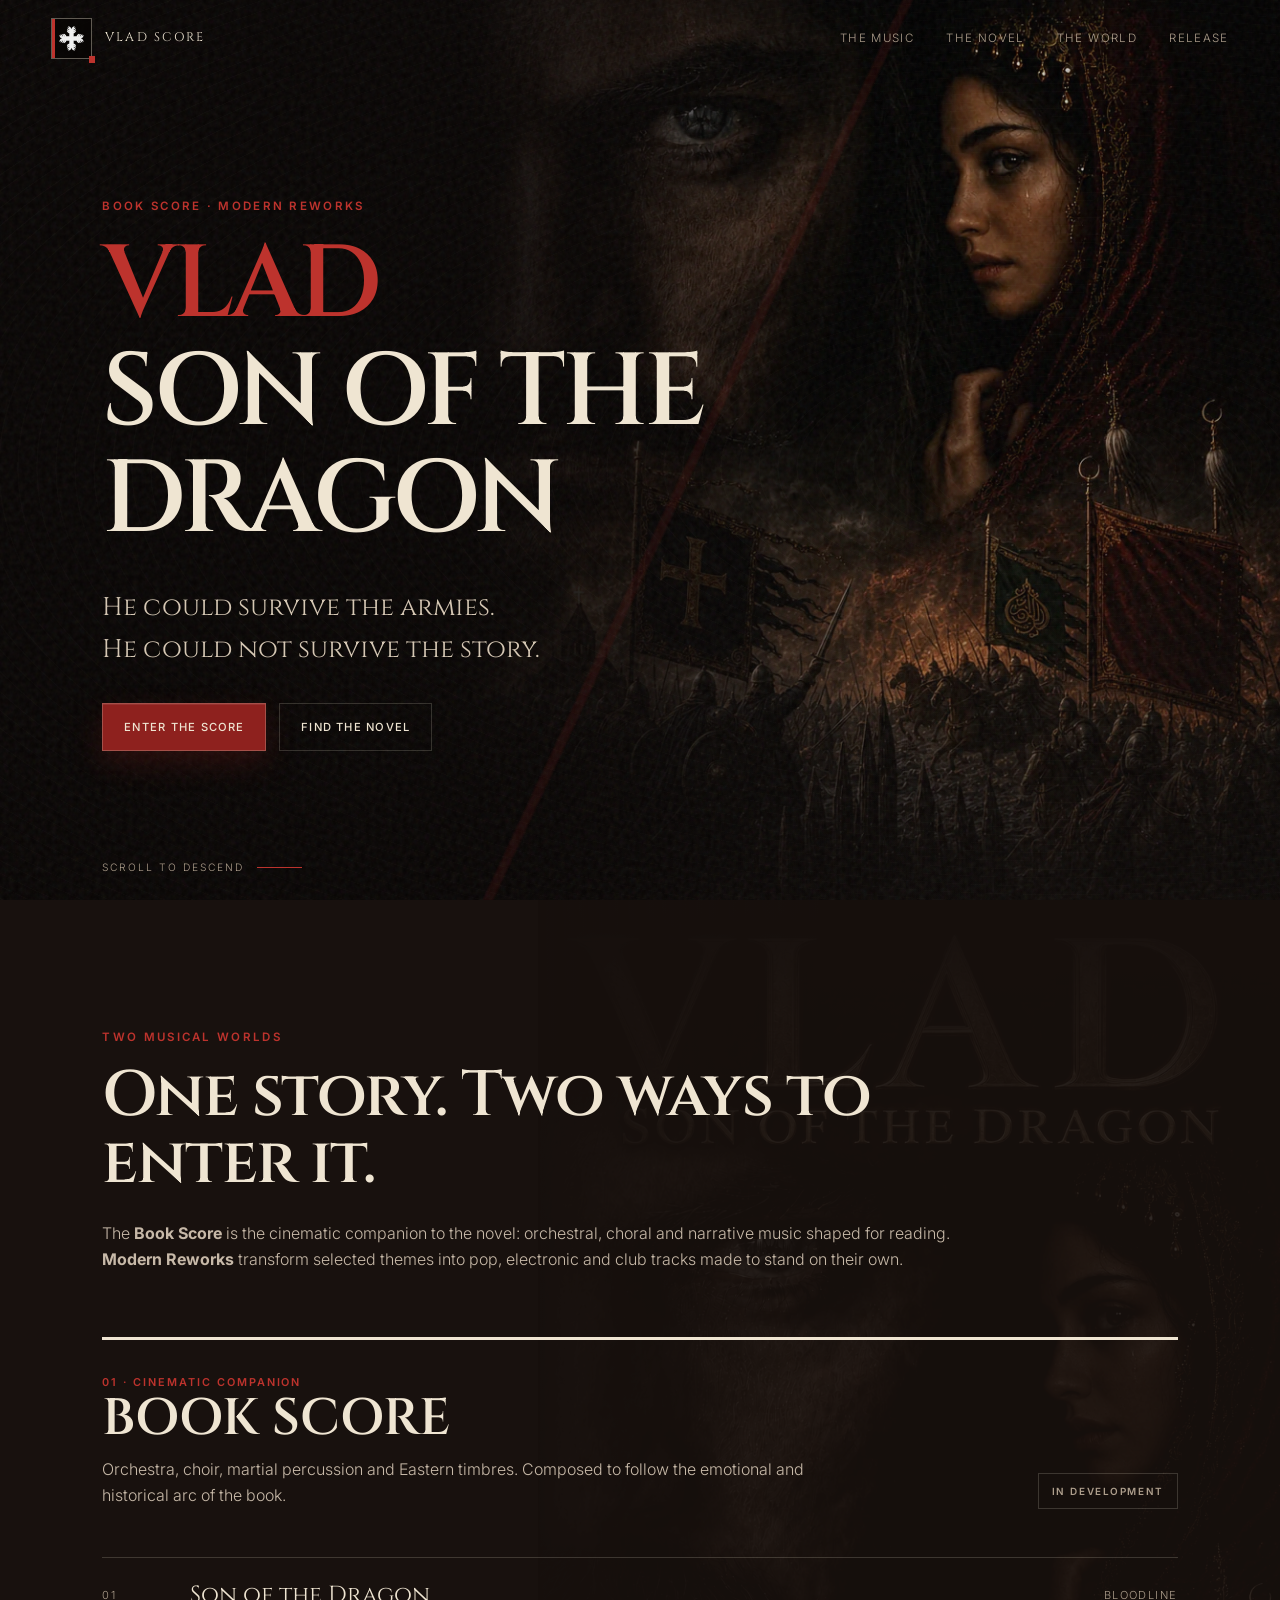
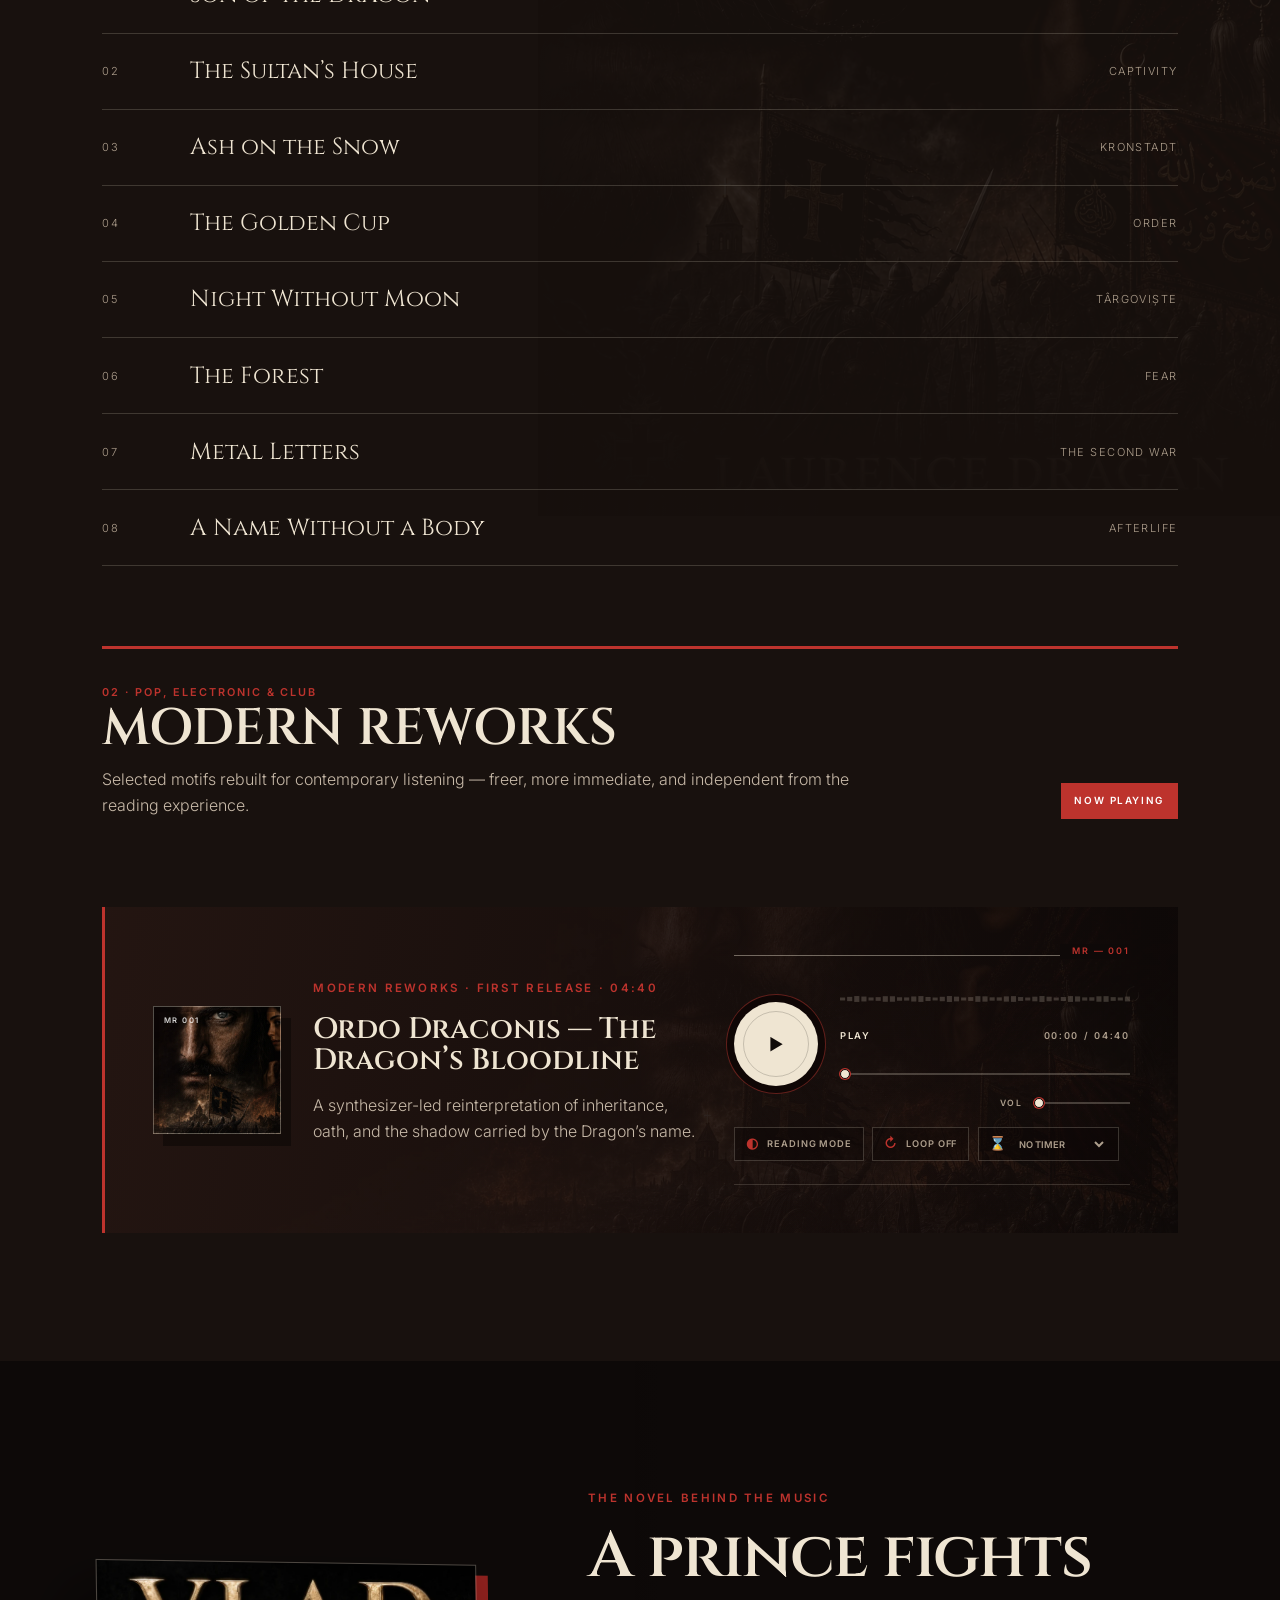
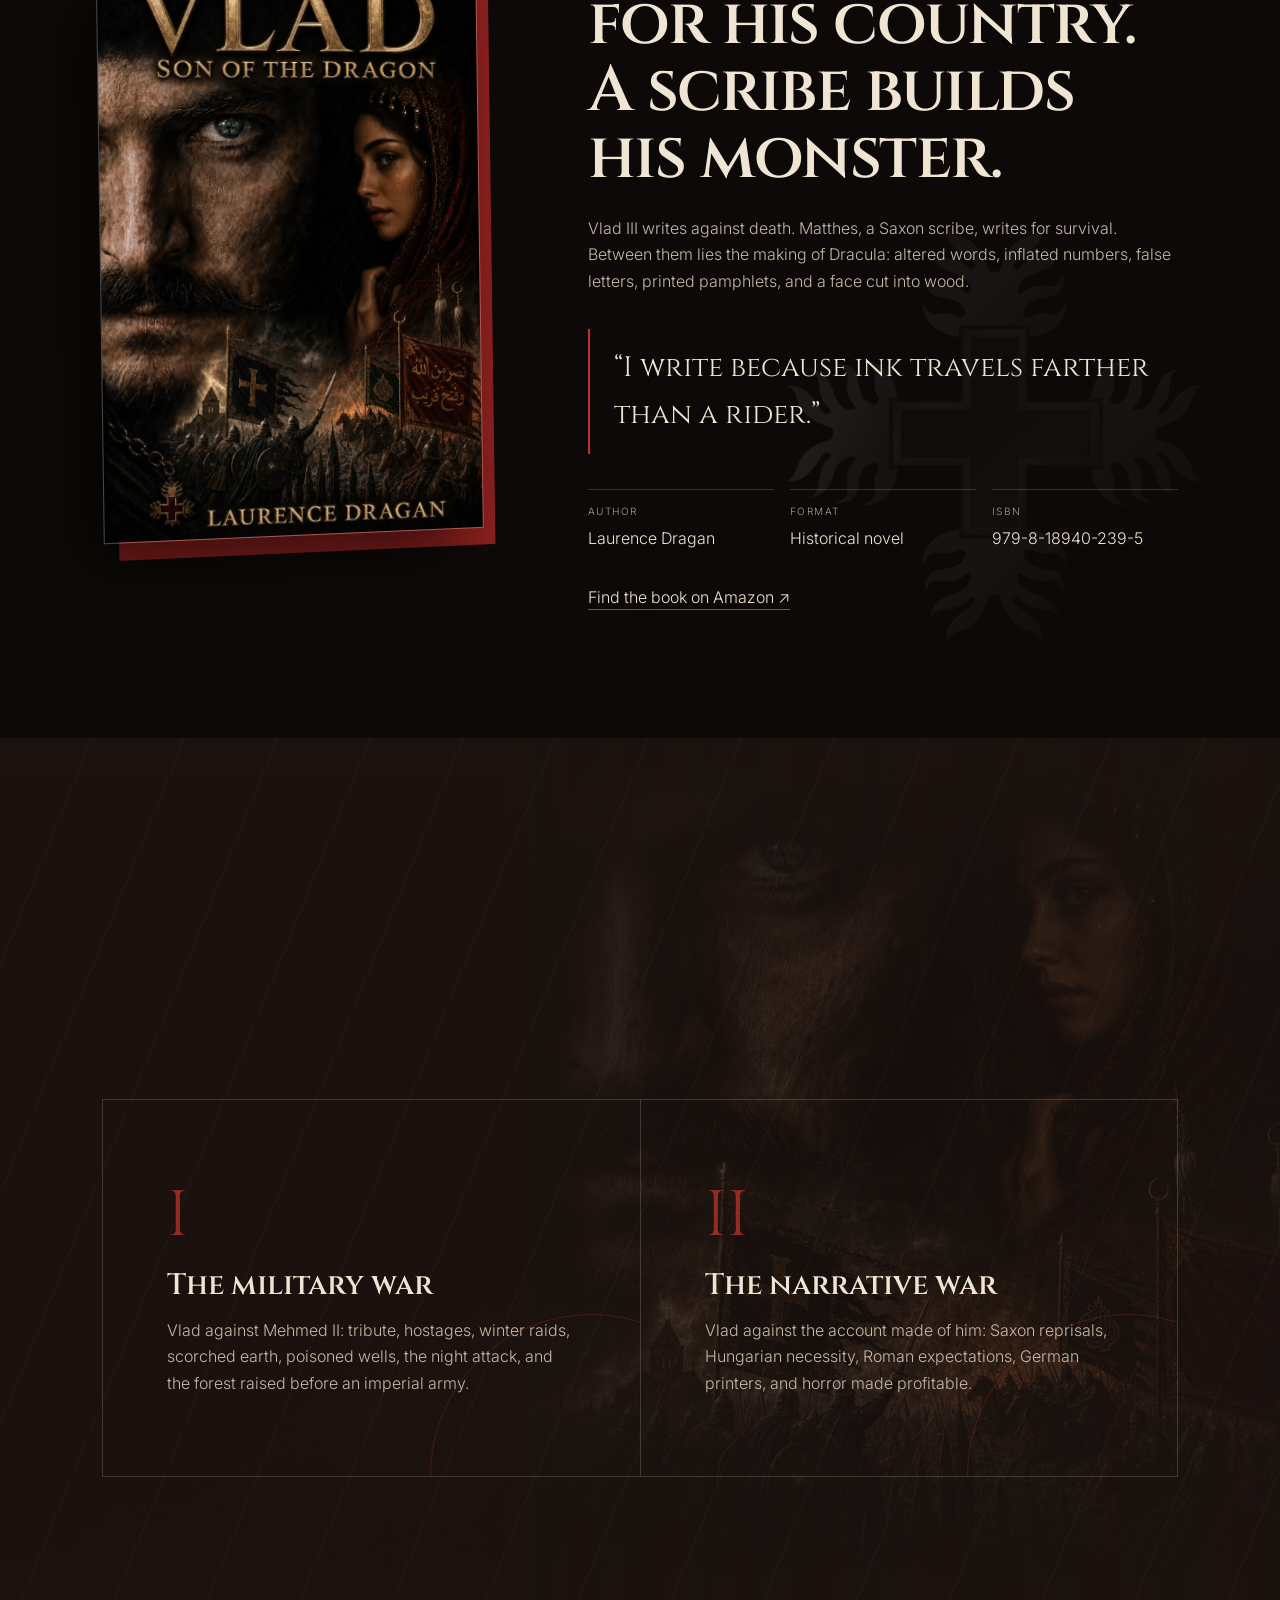
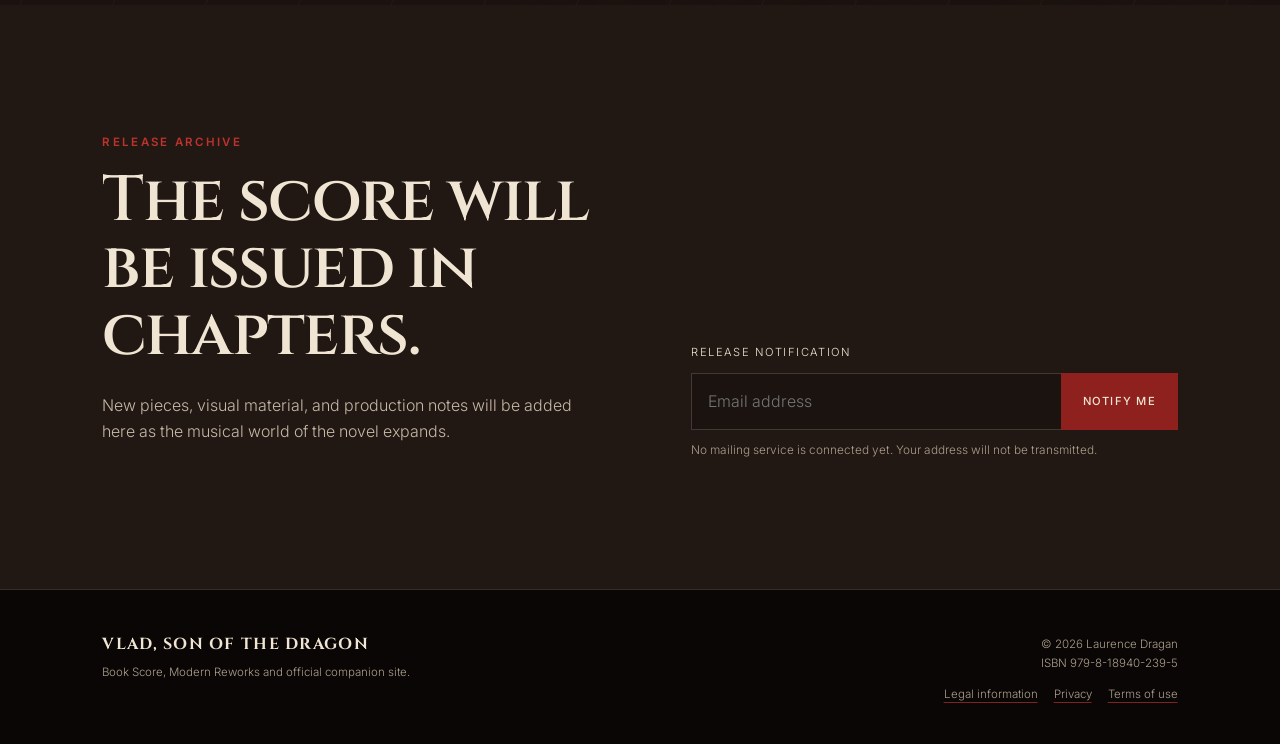
==== index.html @ 229a5eaf "Align US legal labels and refresh reading mode styles" ====
<!doctype html>
<html lang="en">
<head>
  <meta charset="utf-8">
  <meta name="viewport" content="width=device-width, initial-scale=1">
  <meta name="description" content="The official musical companion to Vlad, Son of the Dragon — the cinematic Book Score and its Modern Reworks.">
  <meta name="theme-color" content="#100b09">
  <meta property="og:title" content="Vlad, Son of the Dragon — Book Score & Modern Reworks">
  <meta property="og:description" content="Music for the war of swords, ink, and memory.">
  <meta property="og:type" content="website">
  <title>Vlad, Son of the Dragon — Book Score & Modern Reworks</title>
  <link rel="stylesheet" href="styles.css?v=13">
  <script src="script.js" defer></script>
</head>
<body>
  <a class="skip-link" href="#main">Skip to content</a>

  <header class="site-header">
    <a class="wordmark" href="#top" aria-label="Vlad score home">
      <span class="dragon-mark" aria-hidden="true"><img src="assets/order-of-the-dragon-emblem.svg" alt=""></span>
      <span>VLAD SCORE</span>
    </a>
    <button class="menu-toggle" type="button" aria-expanded="false" aria-controls="site-nav">Menu</button>
    <nav id="site-nav" class="site-nav" aria-label="Primary navigation">
      <a href="#score">The Music</a>
      <a href="#novel">The Novel</a>
      <a href="#world">The World</a>
      <a href="#release">Release</a>
    </nav>
  </header>

  <main id="main">
    <section id="top" class="hero" aria-labelledby="hero-title">
      <div class="hero-grain" aria-hidden="true"></div>
      <div class="hero-copy">
        <p class="eyebrow">Book Score · Modern Reworks</p>
        <h1 id="hero-title"><span>Vlad</span> Son of the Dragon</h1>
        <p class="hero-line">He could survive the armies.<br>He could not survive the story.</p>
        <div class="hero-actions">
          <a class="button button-primary" href="#score">Enter the score</a>
          <a class="button button-ghost" href="https://www.amazon.com/s?k=9798189402395" rel="noopener noreferrer">Find the novel</a>
        </div>
      </div>
      <p class="scroll-cue">Scroll to descend</p>
    </section>

    <section id="score" class="section score-section" aria-labelledby="score-title">
      <div class="section-heading">
        <p class="eyebrow">Two musical worlds</p>
        <h2 id="score-title">One story. Two ways to enter it.</h2>
        <p>The <strong>Book Score</strong> is the cinematic companion to the novel: orchestral, choral and narrative music shaped for reading. <strong>Modern Reworks</strong> transform selected themes into pop, electronic and club tracks made to stand on their own.</p>
      </div>

      <div class="collection-heading">
        <div>
          <p class="collection-kicker">01 · Cinematic companion</p>
          <h3>Book Score</h3>
          <p>Orchestra, choir, martial percussion and Eastern timbres. Composed to follow the emotional and historical arc of the book.</p>
        </div>
        <span class="collection-status">In development</span>
      </div>

      <ol class="tracklist" aria-label="Planned Book Score track list">
        <li><span class="track-number">01</span><span class="track-name">Son of the Dragon</span><span class="track-note">Bloodline</span></li>
        <li><span class="track-number">02</span><span class="track-name">The Sultan’s House</span><span class="track-note">Captivity</span></li>
        <li><span class="track-number">03</span><span class="track-name">Ash on the Snow</span><span class="track-note">Kronstadt</span></li>
        <li><span class="track-number">04</span><span class="track-name">The Golden Cup</span><span class="track-note">Order</span></li>
        <li><span class="track-number">05</span><span class="track-name">Night Without Moon</span><span class="track-note">Târgoviște</span></li>
        <li><span class="track-number">06</span><span class="track-name">The Forest</span><span class="track-note">Fear</span></li>
        <li><span class="track-number">07</span><span class="track-name">Metal Letters</span><span class="track-note">The second war</span></li>
        <li><span class="track-number">08</span><span class="track-name">A Name Without a Body</span><span class="track-note">Afterlife</span></li>
      </ol>

      <div class="collection-heading modern-heading">
        <div>
          <p class="collection-kicker">02 · Pop, electronic & club</p>
          <h3>Modern Reworks</h3>
          <p>Selected motifs rebuilt for contemporary listening — freer, more immediate, and independent from the reading experience.</p>
        </div>
        <span class="collection-status collection-status-live">Now playing</span>
      </div>

      <div class="release-panel player-panel" data-segmented-player data-duration="279.816" data-sources='["assets/audio/ordo-draconis-00.part","assets/audio/ordo-draconis-01.part","assets/audio/ordo-draconis-02.part","assets/audio/ordo-draconis-03.part","assets/audio/ordo-draconis-04.part","assets/audio/ordo-draconis-05.part"]'>
        <div class="release-copy">
          <div class="track-identity">
            <div class="track-artwork" aria-hidden="true">
              <span class="artwork-woman"></span>
              <svg class="vocal-ornament" viewBox="0 0 120 120" focusable="false">
                <circle class="dragon-thread" cx="60" cy="60" r="42"></circle>
                <path class="voice-veil" d="M21 73 C39 35, 66 31, 98 54 C75 52, 58 66, 47 98"></path>
                <path class="voice-veil voice-veil-second" d="M26 82 C49 47, 72 47, 101 65"></path>
              </svg>
            </div>
            <div>
              <p class="eyebrow">Modern Reworks · First release · 04:40</p>
              <h3>Ordo Draconis — The Dragon’s Bloodline</h3>
              <p>A synthesizer-led reinterpretation of inheritance, oath, and the shadow carried by the Dragon’s name.</p>
            </div>
          </div>
        </div>
        <div class="audio-player" aria-label="Music player">
          <audio preload="none"></audio>
          <button class="player-toggle" type="button" aria-label="Play Ordo Draconis">
            <span class="play-icon" aria-hidden="true">▶</span>
            <span class="pause-icon" aria-hidden="true">Ⅱ</span>
          </button>
          <div class="player-main">
            <canvas class="audio-visualizer" aria-hidden="true"></canvas>
            <div class="player-status">
              <span class="player-state">PLAY</span>
              <span class="player-time"><span data-current-time>00:00</span> / <span>04:40</span></span>
            </div>
            <label class="sr-only" for="score-progress">Track progress</label>
            <input id="score-progress" class="player-progress" type="range" min="0" max="279.816" value="0" step="0.01">
          </div>
          <div class="player-volume">
            <label for="score-volume">VOL</label>
            <input id="score-volume" type="range" min="0" max="1" value="0.82" step="0.01">
          </div>
          <div class="listening-tools" aria-label="Listening comfort controls">
            <button class="listening-tool" type="button" data-reading-mode aria-pressed="false">
              <span class="tool-icon" aria-hidden="true">◐</span>
              <span data-reading-label>Reading mode</span>
            </button>
            <button class="listening-tool" type="button" data-loop aria-pressed="false">
              <span class="tool-icon" aria-hidden="true">↻</span>
              <span data-loop-label>Loop off</span>
            </button>
            <label class="listening-tool listening-timer">
              <span class="tool-icon" aria-hidden="true">⌛</span>
              <span class="sr-only">Stop playback after</span>
              <select data-sleep-timer aria-label="Stop playback after">
                <option value="0">No timer</option>
                <option value="15">Stop in 15 min</option>
                <option value="30">Stop in 30 min</option>
                <option value="45">Stop in 45 min</option>
                <option value="60">Stop in 60 min</option>
              </select>
            </label>
          </div>
        </div>
      </div>
    </section>

    <section id="novel" class="section novel-section" aria-labelledby="novel-title">
      <div class="book-object">
        <a class="book-cover-link" href="https://www.amazon.com/s?k=9798189402395" rel="noopener noreferrer" aria-label="Find Vlad, Son of the Dragon on Amazon">
          <img class="book-cover-image" src="assets/vlad-book-cover.webp" width="1024" height="1536" loading="lazy" alt="Cover of Vlad, Son of the Dragon by Laurence Dragan">
        </a>
      </div>
      <div class="novel-copy">
        <p class="eyebrow">The novel behind the music</p>
        <h2 id="novel-title">A prince fights for his country. A scribe builds his monster.</h2>
        <p>Vlad III writes against death. Matthes, a Saxon scribe, writes for survival. Between them lies the making of Dracula: altered words, inflated numbers, false letters, printed pamphlets, and a face cut into wood.</p>
        <blockquote>“I write because ink travels farther than a rider.”</blockquote>
        <dl class="book-data">
          <div><dt>Author</dt><dd>Laurence Dragan</dd></div>
          <div><dt>Format</dt><dd>Historical novel</dd></div>
          <div><dt>ISBN</dt><dd>979-8-18940-239-5</dd></div>
        </dl>
        <a class="text-link" href="https://www.amazon.com/s?k=9798189402395" rel="noopener noreferrer">Find the book on Amazon <span aria-hidden="true">↗</span></a>
      </div>
    </section>

    <section id="world" class="section world-section" aria-labelledby="world-title">
      <div class="section-heading narrow">
        <p class="eyebrow">Wallachia · Ottoman court · Buda · Kronstadt</p>
        <h2 id="world-title">No innocent empire. No simple monster.</h2>
      </div>
      <div class="war-grid">
        <article>
          <span class="roman">I</span>
          <h3>The military war</h3>
          <p>Vlad against Mehmed II: tribute, hostages, winter raids, scorched earth, poisoned wells, the night attack, and the forest raised before an imperial army.</p>
        </article>
        <article>
          <span class="roman">II</span>
          <h3>The narrative war</h3>
          <p>Vlad against the account made of him: Saxon reprisals, Hungarian necessity, Roman expectations, German printers, and horror made profitable.</p>
        </article>
      </div>
    </section>

    <section id="release" class="section release-section" aria-labelledby="release-title">
      <div>
        <p class="eyebrow">Release archive</p>
        <h2 id="release-title">The score will be issued in chapters.</h2>
        <p>New pieces, visual material, and production notes will be added here as the musical world of the novel expands.</p>
      </div>
      <form class="notify-form" id="notify-form">
        <label for="email">Release notification</label>
        <div class="form-row">
          <input id="email" name="email" type="email" autocomplete="email" placeholder="Email address" required>
          <button class="button button-primary" type="submit">Notify me</button>
        </div>
        <p class="form-note" id="form-note">No mailing service is connected yet. Your address will not be transmitted.</p>
      </form>
    </section>
  </main>

  <footer class="site-footer">
    <div>
      <strong>VLAD, SON OF THE DRAGON</strong>
      <p>Book Score, Modern Reworks and official companion site.</p>
    </div>
    <div class="footer-meta">
      <span>© 2026 Laurence Dragan</span>
      <span>ISBN 979-8-18940-239-5</span>
      <nav class="legal-links" aria-label="Legal information">
        <a href="legal.html">Legal information</a>
        <a href="privacy.html">Privacy</a>
        <a href="terms.html">Terms of use</a>
      </nav>
    </div>
  </footer>

  <div class="toast" role="status" aria-live="polite" aria-atomic="true"></div>
</body>
</html>
---- styles.css ----
@import url('https://fonts.googleapis.com/css2?family=Cinzel:wght@500;600;700&family=Inter:wght@300;400;500;600&display=swap');

:root {
  --ink: #efe5d2;
  --muted: #ad9e8c;
  --blood: #8e211e;
  --blood-bright: #bd332d;
  --night: #100b09;
  --panel: #18110e;
  --panel-light: #211713;
  --line: rgba(239, 229, 210, .18);
  --display: 'Cinzel', Georgia, serif;
  --sans: 'Inter', Arial, sans-serif;
}

* { box-sizing: border-box; }
html { scroll-behavior: smooth; }
body {
  margin: 0;
  background: var(--night);
  color: var(--ink);
  font-family: var(--sans);
  font-weight: 300;
  line-height: 1.65;
  overflow-x: hidden;
}
a { color: inherit; }
button, input { font: inherit; }
.sr-only {
  position: absolute;
  width: 1px;
  height: 1px;
  padding: 0;
  margin: -1px;
  overflow: hidden;
  clip: rect(0, 0, 0, 0);
  white-space: nowrap;
  border: 0;
}

.skip-link {
  position: fixed;
  top: -100px;
  left: 1rem;
  z-index: 100;
  background: var(--ink);
  color: var(--night);
  padding: .7rem 1rem;
}
.skip-link:focus { top: 1rem; }

.site-header {
  position: fixed;
  inset: 0 0 auto;
  z-index: 30;
  display: flex;
  align-items: center;
  justify-content: space-between;
  padding: 1.15rem clamp(1.25rem, 4vw, 4rem);
  border-bottom: 1px solid transparent;
  transition: background .25s ease, border-color .25s ease;
}
.site-header.scrolled {
  background: rgba(16, 11, 9, .92);
  border-color: var(--line);
  backdrop-filter: blur(12px);
}
.wordmark {
  display: flex;
  align-items: center;
  gap: .8rem;
  text-decoration: none;
  font-family: var(--display);
  font-size: .78rem;
  letter-spacing: .18em;
}
.dragon-mark {
  position: relative;
  display: grid;
  width: 2.55rem;
  aspect-ratio: 1;
  place-items: center;
  padding: .43rem;
  border: 1px solid rgba(239, 229, 210, .38);
  background: rgba(8, 5, 4, .72);
  box-shadow: inset 3px 0 0 var(--blood-bright);
}
.dragon-mark::after {
  content: '';
  position: absolute;
  right: -.28rem;
  bottom: -.28rem;
  width: .42rem;
  aspect-ratio: 1;
  background: var(--blood-bright);
}
.dragon-mark img {
  display: block;
  width: 100%;
  height: 100%;
  object-fit: contain;
  filter: brightness(0) invert(1);
  opacity: .94;
}
.site-nav { display: flex; gap: 2rem; }
.site-nav a {
  text-decoration: none;
  font-size: .72rem;
  letter-spacing: .12em;
  text-transform: uppercase;
  color: var(--muted);
}
.site-nav a:hover, .site-nav a:focus-visible { color: var(--ink); }
.menu-toggle { display: none; }

.hero {
  position: relative;
  min-height: 100svh;
  display: grid;
  grid-template-columns: minmax(0, 1fr) auto;
  align-items: center;
  gap: 4rem;
  padding: 8rem clamp(1.4rem, 8vw, 9rem) 5rem;
  isolation: isolate;
  background:
    linear-gradient(90deg, rgba(8, 5, 4, .99) 0 36%, rgba(8, 5, 4, .84) 49%, rgba(8, 5, 4, .12) 72%, rgba(8, 5, 4, .32)),
    linear-gradient(0deg, rgba(16, 11, 9, .72), transparent 42%),
    url('assets/vlad-hero-cover-mix.webp') center right / cover no-repeat,
    #100b09;
}
.hero::before {
  content: '';
  position: absolute;
  inset: 0;
  z-index: -2;
  opacity: .36;
  background-image:
    linear-gradient(115deg, transparent 0 53%, rgba(142,33,30,.4) 53.2% 53.6%, transparent 53.8%),
    repeating-radial-gradient(ellipse at 83% 52%, transparent 0 17px, rgba(239,229,210,.055) 18px 19px);
}
.hero-grain {
  position: absolute;
  inset: 0;
  z-index: -1;
  pointer-events: none;
  opacity: .2;
  background-image: url("data:image/svg+xml,%3Csvg viewBox='0 0 180 180' xmlns='http://www.w3.org/2000/svg'%3E%3Cfilter id='n'%3E%3CfeTurbulence type='fractalNoise' baseFrequency='.95' numOctaves='3' stitchTiles='stitch'/%3E%3C/filter%3E%3Crect width='100%25' height='100%25' filter='url(%23n)' opacity='.35'/%3E%3C/svg%3E");
}
.hero-copy { position: relative; z-index: 2; max-width: 52rem; }
.eyebrow {
  margin: 0 0 1rem;
  color: var(--blood-bright);
  font-size: .72rem;
  font-weight: 600;
  letter-spacing: .2em;
  text-transform: uppercase;
}
h1, h2, h3 { font-family: var(--display); font-weight: 600; line-height: 1.05; }
h1 {
  margin: 0;
  max-width: 780px;
  text-transform: uppercase;
  font-size: clamp(3.7rem, 8vw, 8.2rem);
  letter-spacing: -.045em;
}
h1 span { display: block; color: var(--blood-bright); }
.hero-line {
  margin: 2rem 0;
  max-width: 38rem;
  font-family: var(--display);
  font-size: clamp(1.15rem, 2vw, 1.7rem);
  color: #d5c7b4;
}
.hero-actions { display: flex; flex-wrap: wrap; gap: .8rem; }
.hero-actions .button-primary {
  border-color: rgba(239, 229, 210, .24);
  box-shadow: 0 12px 30px rgba(142, 33, 30, .24), inset 0 1px rgba(255, 255, 255, .08);
}
.hero-actions .button-primary:hover,
.hero-actions .button-primary:focus-visible {
  box-shadow: 0 15px 38px rgba(189, 51, 45, .34), inset 0 1px rgba(255, 255, 255, .12);
}
.button {
  display: inline-flex;
  align-items: center;
  justify-content: center;
  min-height: 3rem;
  padding: .75rem 1.3rem;
  border: 1px solid transparent;
  background: none;
  color: inherit;
  text-decoration: none;
  text-transform: uppercase;
  letter-spacing: .11em;
  font-size: .7rem;
  font-weight: 500;
  cursor: pointer;
  transition: transform .2s ease, background .2s ease, border-color .2s ease;
}
.button:hover { transform: translateY(-2px); }
.button-primary { background: var(--blood); }
.button-primary:hover { background: var(--blood-bright); }
.button-ghost { border-color: var(--line); }
.button-ghost:hover { border-color: var(--ink); }
.hero-seal {
  position: relative;
  width: clamp(12rem, 20vw, 19rem);
  aspect-ratio: 1;
  display: grid;
  place-items: center;
  border: 1px solid rgba(189, 51, 45, .48);
  border-radius: 50%;
  color: var(--blood-bright);
  opacity: .74;
  box-shadow: inset 0 0 0 12px rgba(142, 33, 30, .055), 0 0 60px rgba(142, 33, 30, .09);
}
.hero-seal::before, .hero-seal::after {
  content: '';
  position: absolute;
  inset: 8%;
  border: 1px solid rgba(239,229,210,.18);
  border-radius: 50%;
}
.hero-seal::after { inset: 20%; border-color: rgba(189,51,45,.4); }
.seal-ring { position: absolute; top: 12%; font-family: var(--display); letter-spacing: .22em; font-size: .7rem; }
.seal-dragon { font-family: var(--display); font-size: clamp(4rem, 8vw, 7rem); line-height: 1; opacity: .82; }
.seal-date { position: absolute; bottom: 13%; font-size: .65rem; letter-spacing: .25em; }
.scroll-cue {
  position: absolute;
  bottom: 1.5rem;
  left: clamp(1.4rem, 8vw, 9rem);
  margin: 0;
  color: var(--muted);
  font-size: .64rem;
  letter-spacing: .2em;
  text-transform: uppercase;
}

.section { padding: clamp(5rem, 10vw, 9rem) clamp(1.4rem, 8vw, 9rem); }
.section-heading { max-width: 54rem; margin-bottom: 4rem; }
.section-heading.narrow { max-width: 44rem; }
h2 { margin: 0 0 1.4rem; font-size: clamp(2.6rem, 5vw, 5rem); letter-spacing: -.025em; }
h3 { margin: 0 0 .8rem; font-size: clamp(1.45rem, 2.3vw, 2.2rem); }
p { color: #c7b9a8; }
.score-section {
  position: relative;
  overflow: hidden;
  isolation: isolate;
  background: var(--panel);
}
.score-section::before {
  content: '';
  position: absolute;
  z-index: -1;
  inset: 0 0 41% 42%;
  pointer-events: none;
  background:
    linear-gradient(90deg, var(--panel), transparent 38%),
    linear-gradient(0deg, var(--panel), transparent 26%, transparent 72%, var(--panel)),
    url('assets/vlad-book-cover.webp') 56% 57% / cover no-repeat;
  opacity: .105;
  filter: grayscale(.35) contrast(1.1);
}
.collection-heading {
  display: flex;
  align-items: flex-end;
  justify-content: space-between;
  gap: 2rem;
  margin: 0 0 1.5rem;
  padding: 1.5rem 0;
  border-top: 3px solid var(--ink);
}
.collection-heading > div { max-width: 48rem; }
.collection-heading h3 {
  margin: 0;
  font-size: clamp(2rem, 4vw, 3.6rem);
  text-transform: uppercase;
}
.collection-heading p { margin: .65rem 0 0; }
.collection-kicker {
  color: var(--blood-bright) !important;
  font-size: .68rem;
  font-weight: 600;
  letter-spacing: .18em;
  text-transform: uppercase;
}
.collection-status {
  flex: none;
  padding: .55rem .8rem;
  border: 1px solid var(--line);
  color: var(--muted);
  font-size: .62rem;
  font-weight: 600;
  letter-spacing: .16em;
  text-transform: uppercase;
}
.modern-heading { margin-top: 5rem; border-top-color: var(--blood-bright); }
.collection-status-live {
  border-color: var(--blood-bright);
  background: var(--blood-bright);
  color: #fff;
}
.tracklist { margin: 0; padding: 0; border-top: 1px solid var(--line); list-style: none; }
.tracklist li {
  display: grid;
  grid-template-columns: 4rem 1fr auto;
  gap: 1.5rem;
  align-items: center;
  padding: 1.15rem 0;
  border-bottom: 1px solid var(--line);
}
.track-number, .track-note { color: var(--muted); font-size: .69rem; letter-spacing: .13em; text-transform: uppercase; }
.track-name { font-family: var(--display); font-size: clamp(1.05rem, 2vw, 1.45rem); }
.release-panel {
  margin-top: 4rem;
  padding: clamp(1.5rem, 4vw, 3rem);
  display: flex;
  justify-content: space-between;
  align-items: flex-end;
  gap: 2rem;
  background: linear-gradient(110deg, #251612, #160f0c);
  border-left: 3px solid var(--blood-bright);
}
.release-panel > div { max-width: 42rem; }
.player-panel {
  display: grid;
  grid-template-columns: minmax(0, 1fr) minmax(20rem, .72fr);
  align-items: center;
  background:
    linear-gradient(100deg, rgba(37, 22, 18, .96), rgba(14, 9, 8, .88)),
    url('assets/vlad-hero-cover-mix.webp') 78% 68% / cover;
}
.release-copy { max-width: 44rem; }
.audio-player {
  position: relative;
  display: grid;
  grid-template-columns: 5.25rem minmax(0, 1fr);
  column-gap: 1.35rem;
  row-gap: .85rem;
  align-items: center;
  padding: 1.4rem 0;
  border-top: 1px solid rgba(239, 229, 210, .42);
  border-bottom: 1px solid rgba(239, 229, 210, .16);
  background: transparent;
}
.audio-player::before {
  content: 'MR — 001';
  position: absolute;
  top: -.72rem;
  right: 0;
  padding-left: .75rem;
  background: #0e0908;
  color: var(--blood-bright);
  font-size: .56rem;
  font-weight: 600;
  letter-spacing: .2em;
}
.player-toggle {
  position: relative;
  grid-row: 1 / span 2;
  width: 5.25rem;
  aspect-ratio: 1;
  border: 1px solid rgba(239, 229, 210, .62);
  border-radius: 50%;
  background: var(--ink);
  color: var(--night);
  cursor: pointer;
  font-size: 1rem;
  box-shadow: 0 0 0 7px rgba(8, 5, 4, .92), 0 0 0 8px rgba(189, 51, 45, .45);
  transition: transform .2s ease, background .2s ease, box-shadow .2s ease;
}
.player-toggle::after {
  content: '';
  position: absolute;
  inset: 8px;
  border: 1px solid rgba(16, 11, 9, .18);
  border-radius: 50%;
  pointer-events: none;
}
.player-toggle:hover, .player-toggle:focus-visible {
  transform: scale(1.035);
  background: #fff8eb;
  box-shadow: 0 0 0 7px rgba(8, 5, 4, .92), 0 0 0 8px var(--blood-bright);
}
.player-toggle:disabled { opacity: .62; cursor: wait; }
.pause-icon { display: none; }
.audio-player.is-playing .play-icon { display: none; }
.audio-player.is-playing .pause-icon { display: inline; }
.player-main {
  position: relative;
  min-width: 0;
  padding-top: 1.1rem;
}
.player-main::before {
  content: '';
  position: absolute;
  inset: 0 0 auto;
  height: .6rem;
  opacity: .35;
  background: repeating-linear-gradient(90deg, var(--ink) 0 1px, transparent 1px 5px);
  clip-path: polygon(0 48%, 4% 24%, 8% 60%, 12% 12%, 16% 74%, 20% 32%, 24% 54%, 28% 16%, 32% 80%, 36% 38%, 40% 64%, 44% 28%, 48% 72%, 52% 20%, 56% 58%, 60% 34%, 64% 76%, 68% 26%, 72% 62%, 76% 18%, 80% 70%, 84% 30%, 88% 58%, 92% 22%, 96% 52%, 100% 40%, 100% 100%, 0 100%);
}
.player-status {
  display: flex;
  justify-content: space-between;
  gap: 1rem;
  margin-bottom: .8rem;
  font-size: .59rem;
  font-weight: 600;
  letter-spacing: .18em;
}
.player-state { color: var(--ink); }
.player-time { color: var(--muted); font-variant-numeric: tabular-nums; }
.player-progress, .player-volume input {
  width: 100%;
  height: 2px;
  margin: 0;
  appearance: none;
  border-radius: 0;
  background: linear-gradient(90deg, var(--blood-bright) var(--progress, 0%), rgba(239,229,210,.24) var(--progress, 0%));
  cursor: pointer;
}
.player-progress::-webkit-slider-thumb, .player-volume input::-webkit-slider-thumb {
  width: 10px;
  height: 10px;
  appearance: none;
  border: 1px solid var(--night);
  border-radius: 50%;
  background: var(--ink);
  box-shadow: 0 0 0 1px var(--blood-bright);
}
.player-progress::-moz-range-thumb, .player-volume input::-moz-range-thumb {
  width: 10px;
  height: 10px;
  border: 1px solid var(--night);
  border-radius: 50%;
  background: var(--ink);
  box-shadow: 0 0 0 1px var(--blood-bright);
}
.player-volume {
  grid-column: 2;
  display: grid;
  grid-template-columns: auto minmax(4rem, 6rem);
  justify-content: end;
  gap: .7rem;
  align-items: center;
  color: var(--muted);
  font-size: .54rem;
  font-weight: 600;
  letter-spacing: .18em;
}
.player-volume input { --progress: 82%; }

.novel-section {
  position: relative;
  overflow: hidden;
  isolation: isolate;
  display: grid;
  grid-template-columns: minmax(240px, .65fr) 1fr;
  gap: clamp(3rem, 8vw, 8rem);
  align-items: center;
  background: #0d0908;
}
.novel-section::after {
  content: '';
  position: absolute;
  z-index: -1;
  inset: 0;
  pointer-events: none;
  background:
    linear-gradient(90deg, transparent 0 48%, rgba(13,9,8,.68) 70%),
    url('assets/order-of-the-dragon-emblem.svg') 92% 84% / min(34vw, 29rem) auto no-repeat;
  opacity: .075;
  filter: grayscale(1) brightness(2.2);
}
.book-object { perspective: 1200px; display: grid; place-items: center; }
.book-cover-link {
  position: relative;
  display: block;
  width: min(100%, 390px);
  transform: rotateY(7deg) rotateZ(-.8deg);
  transition: transform .35s ease;
}
.book-cover-link:hover, .book-cover-link:focus-visible { transform: rotateY(2deg) rotateZ(0) translateY(-6px); }
.book-cover-link::after {
  content: '';
  position: absolute;
  inset: 2% -3% -3% 4%;
  z-index: -1;
  background: var(--blood);
}
.book-cover-image {
  display: block;
  width: 100%;
  height: auto;
  border: 1px solid rgba(239,229,210,.28);
  box-shadow: -26px 30px 60px rgba(0,0,0,.58);
}
.novel-copy { max-width: 48rem; }
blockquote {
  margin: 2.2rem 0;
  padding: 1rem 0 1rem 1.5rem;
  border-left: 2px solid var(--blood-bright);
  font-family: var(--display);
  font-size: clamp(1.25rem, 2.2vw, 1.9rem);
  color: var(--ink);
}
.book-data { display: grid; grid-template-columns: repeat(3, 1fr); gap: 1rem; margin: 2rem 0; }
.book-data div { padding-top: .8rem; border-top: 1px solid var(--line); }
.book-data dt { color: var(--muted); font-size: .63rem; letter-spacing: .14em; text-transform: uppercase; }
.book-data dd { margin: .35rem 0 0; }
.text-link { color: var(--ink); text-underline-offset: .35rem; text-decoration-color: var(--blood-bright); }

.world-section {
  position: relative;
  overflow: hidden;
  isolation: isolate;
  background:
    linear-gradient(90deg, rgba(27,18,15,.98) 0 39%, rgba(27,18,15,.73) 68%, rgba(27,18,15,.88)),
    linear-gradient(0deg, #1b120f 0 3%, transparent 28% 72%, #1b120f 97%),
    url('assets/vlad-hero-cover-mix.webp') 76% 72% / cover no-repeat,
    #1b120f;
}
.world-section::before {
  content: '';
  position: absolute;
  z-index: -1;
  inset: 0;
  pointer-events: none;
  background: repeating-linear-gradient(112deg, transparent 0 84px, rgba(239,229,210,.024) 85px 86px);
}
.war-grid { display: grid; grid-template-columns: repeat(2, 1fr); border: 1px solid var(--line); }
.war-grid article { position: relative; min-height: 22rem; padding: clamp(2rem, 5vw, 4rem); overflow: hidden; }
.war-grid article + article { border-left: 1px solid var(--line); }
.roman { display: block; color: var(--blood-bright); font-family: var(--display); font-size: 4rem; opacity: .75; }
.war-grid article::after {
  content: '';
  position: absolute;
  right: -7rem;
  bottom: -10rem;
  width: 20rem;
  aspect-ratio: 1;
  border: 1px solid rgba(189,51,45,.25);
  border-radius: 50%;
}
.release-section {
  display: grid;
  grid-template-columns: 1fr 1fr;
  align-items: end;
  gap: clamp(3rem, 8vw, 8rem);
  background: var(--panel-light);
}
.notify-form label { display: block; margin-bottom: .7rem; font-size: .7rem; letter-spacing: .13em; text-transform: uppercase; }
.form-row { display: flex; }
.form-row input {
  flex: 1;
  min-width: 0;
  padding: .9rem 1rem;
  border: 1px solid var(--line);
  border-right: 0;
  border-radius: 0;
  outline: 0;
  background: rgba(0,0,0,.18);
  color: var(--ink);
}
.form-row input:focus { border-color: var(--blood-bright); }
.form-note { margin: .7rem 0 0; font-size: .74rem; color: var(--muted); }
.site-footer {
  display: flex;
  justify-content: space-between;
  gap: 2rem;
  padding: 2.5rem clamp(1.4rem, 8vw, 9rem);
  border-top: 1px solid var(--line);
  background: #090605;
}
.site-footer strong { font-family: var(--display); letter-spacing: .08em; }
.site-footer p, .footer-meta { margin: .35rem 0 0; color: var(--muted); font-size: .72rem; }
.footer-meta { display: flex; flex-direction: column; text-align: right; }
.legal-links {
  display: flex;
  justify-content: flex-end;
  flex-wrap: wrap;
  gap: .35rem 1rem;
  margin-top: .7rem;
}
.legal-links a {
  color: var(--muted);
  text-underline-offset: .25rem;
  text-decoration-color: rgba(189, 51, 45, .65);
}
.legal-links a:hover,
.legal-links a:focus-visible { color: var(--ink); }

/* Legal pages */
.legal-page .site-header {
  position: relative;
  background: #090605;
  border-bottom-color: var(--line);
}
.legal-main {
  min-height: 72vh;
  background:
    linear-gradient(90deg, rgba(16,11,9,.985) 0 47%, rgba(16,11,9,.88) 72%, rgba(16,11,9,.97)),
    url('assets/vlad-hero-cover-mix.webp') 82% 32% / cover fixed no-repeat,
    var(--night);
}
.legal-hero {
  padding: clamp(4.5rem, 9vw, 8rem) clamp(1.4rem, 8vw, 9rem) clamp(2.5rem, 5vw, 4rem);
  border-bottom: 1px solid var(--line);
}
.legal-hero h1 {
  max-width: 64rem;
  font-size: clamp(2.8rem, 6vw, 6rem);
}
.legal-hero p:last-child { max-width: 46rem; }
.legal-content {
  width: min(100%, 78rem);
  padding: clamp(3rem, 7vw, 6rem) clamp(1.4rem, 8vw, 9rem);
}
.legal-content section {
  max-width: 52rem;
  padding: 2rem 0;
  border-top: 1px solid var(--line);
}
.legal-content h2 {
  font-size: clamp(1.55rem, 3vw, 2.5rem);
  margin-bottom: .9rem;
}
.legal-content h3 { margin-top: 1.5rem; font-size: 1.1rem; }
.legal-content p,
.legal-content li { color: #c7b9a8; }
.legal-content a { text-underline-offset: .25rem; text-decoration-color: var(--blood-bright); }
.legal-content dl { display: grid; grid-template-columns: minmax(9rem, .35fr) 1fr; gap: .6rem 1.5rem; }
.legal-content dt {
  color: var(--muted);
  font-size: .68rem;
  letter-spacing: .12em;
  text-transform: uppercase;
}
.legal-content dd { margin: 0; }
.legal-back {
  display: inline-flex;
  margin-top: 2rem;
  color: var(--ink);
  text-underline-offset: .3rem;
  text-decoration-color: var(--blood-bright);
}
.toast {
  position: fixed;
  right: 1.2rem;
  bottom: 1.2rem;
  z-index: 50;
  max-width: 22rem;
  padding: .9rem 1rem;
  background: var(--ink);
  color: var(--night);
  opacity: 0;
  transform: translateY(12px);
  pointer-events: none;
  transition: .2s ease;
}
.toast.visible { opacity: 1; transform: none; }

@media (max-width: 820px) {
  .menu-toggle {
    display: inline-flex;
    padding: .45rem .7rem;
    border: 1px solid var(--line);
    background: transparent;
    color: var(--ink);
    text-transform: uppercase;
    letter-spacing: .1em;
    font-size: .65rem;
  }
  .site-nav {
    position: absolute;
    top: 100%;
    left: 0;
    right: 0;
    display: none;
    flex-direction: column;
    gap: 0;
    padding: .8rem 1.4rem 1.2rem;
    background: rgba(16,11,9,.98);
    border-bottom: 1px solid var(--line);
  }
  .site-nav.open { display: flex; }
  .site-nav a { padding: .7rem 0; }
  .legal-page .site-header { align-items: flex-start; }
  .legal-page .site-nav {
    position: static;
    display: flex;
    width: auto;
    flex-flow: row wrap;
    justify-content: flex-end;
    gap: .25rem 1rem;
    padding: 0;
    background: transparent;
    border: 0;
  }
  .legal-page .site-nav a { padding: .45rem 0; }
  .hero {
    grid-template-columns: 1fr;
    padding-top: 9rem;
    background:
      linear-gradient(90deg, rgba(8,5,4,.98) 0 24%, rgba(8,5,4,.7) 66%, rgba(8,5,4,.5)),
      linear-gradient(0deg, rgba(16,11,9,.92), transparent 48%),
      url('assets/vlad-hero-cover-mix.webp') 65% center / cover no-repeat,
      #100b09;
  }
  .player-panel { grid-template-columns: 1fr; }
  .collection-heading { align-items: flex-start; flex-direction: column; gap: 1rem; }
  .scroll-cue { display: none; }
  .novel-section, .release-section { grid-template-columns: 1fr; }
  .book-cover-link { width: min(76vw, 330px); }
  .war-grid { grid-template-columns: 1fr; }
  .war-grid article + article { border-left: 0; border-top: 1px solid var(--line); }
}

@media (max-width: 560px) {
  .legal-page .site-header { flex-direction: column; gap: .8rem; }
  .legal-page .site-nav { justify-content: flex-start; }
  .tracklist li { grid-template-columns: 2.3rem 1fr; gap: .7rem; }
  .track-note { grid-column: 2; }
  .release-panel { align-items: stretch; flex-direction: column; }
  .audio-player { grid-template-columns: 3.6rem minmax(0, 1fr); padding: .8rem; }
  .player-toggle { width: 3.6rem; }
  .player-volume { display: none; }
  .book-data { grid-template-columns: 1fr; }
  .form-row { flex-direction: column; gap: .7rem; }
  .form-row input { border-right: 1px solid var(--line); }
  .site-footer { flex-direction: column; }
  .footer-meta { text-align: left; }
  .legal-links { justify-content: flex-start; }
  .legal-content dl { grid-template-columns: 1fr; }
}

@media (prefers-reduced-motion: reduce) {
  html { scroll-behavior: auto; }
  *, *::before, *::after { transition-duration: .01ms !important; animation-duration: .01ms !important; }
}


/* Reactive audio and restrained page motion */
.audio-visualizer {
  display: block;
  width: 100%;
  height: 2.65rem;
  margin: 0 0 .45rem;
  opacity: .9;
}
.player-main {
  padding-top: 0;
}
.player-main::before {
  display: none;
}
.audio-player.is-playing .audio-visualizer {
  filter: drop-shadow(0 0 7px rgba(189, 51, 45, .35));
}
.audio-player.is-playing .player-toggle {
  animation: player-breathe 2.8s ease-in-out infinite;
}
.collection-status-live {
  position: relative;
  overflow: hidden;
}
.collection-status-live::after {
  content: '';
  position: absolute;
  inset: 0;
  background: linear-gradient(105deg, transparent 25%, rgba(255,255,255,.24) 48%, transparent 70%);
  transform: translateX(-130%);
  animation: status-sweep 4.8s ease-in-out infinite;
}
.motion-enabled .hero-copy {
  transform: translate3d(var(--copy-x, 0px), calc(var(--copy-y, 0px) - var(--scroll-shift, 0px)), 0);
  transition: transform .55s cubic-bezier(.2,.7,.2,1);
}
.motion-enabled .hero-grain {
  transform: translate3d(var(--motion-x, 0px), var(--motion-y, 0px), 0) scale(1.025);
  transition: transform .8s cubic-bezier(.2,.7,.2,1);
}
.motion-enabled .hero::before {
  transform: translate3d(var(--depth-x, 0px), var(--depth-y, 0px), 0);
  transition: transform .9s cubic-bezier(.2,.7,.2,1);
}
.motion-enabled .scroll-cue::after {
  content: '';
  display: inline-block;
  width: 2.8rem;
  height: 1px;
  margin: 0 0 .2rem .8rem;
  background: var(--blood-bright);
  transform-origin: left;
  animation: cue-line 2.4s ease-in-out infinite;
}
.motion-enabled .reveal {
  opacity: 0;
  transform: translateY(28px);
  transition: opacity .75s ease, transform .85s cubic-bezier(.2,.7,.2,1);
}
.motion-enabled .reveal.is-visible {
  opacity: 1;
  transform: none;
}
.motion-enabled .tracklist li.reveal:nth-child(2n) { transition-delay: .04s; }
.motion-enabled .tracklist li.reveal:nth-child(3n) { transition-delay: .08s; }
.tracklist li {
  transition: padding-left .28s ease, background .28s ease, border-color .28s ease;
}
.tracklist li:hover {
  padding-left: .75rem;
  border-color: rgba(189, 51, 45, .62);
  background: linear-gradient(90deg, rgba(142,33,30,.13), transparent 72%);
}
.book-cover-link {
  transition: transform .55s cubic-bezier(.2,.7,.2,1), filter .55s ease;
}
.book-cover-link:hover {
  transform: perspective(900px) rotateY(-3deg) translateY(-7px);
  filter: drop-shadow(18px 24px 25px rgba(0,0,0,.38));
}
@keyframes player-breathe {
  0%, 100% { box-shadow: 0 0 0 7px rgba(8,5,4,.92), 0 0 0 8px rgba(189,51,45,.45); }
  50% { box-shadow: 0 0 0 7px rgba(8,5,4,.92), 0 0 0 11px rgba(189,51,45,.12); }
}
@keyframes status-sweep {
  0%, 68% { transform: translateX(-130%); }
  88%, 100% { transform: translateX(130%); }
}
@keyframes cue-line {
  0%, 100% { transform: scaleX(.3); opacity: .42; }
  50% { transform: scaleX(1); opacity: 1; }
}
@media (max-width: 560px) {
  .audio-visualizer { height: 2.2rem; }
}
@media (prefers-reduced-motion: reduce) {
  .audio-player.is-playing .player-toggle,
  .collection-status-live::after,
  .motion-enabled .scroll-cue::after {
    animation: none !important;
  }
  .motion-enabled .hero-copy,
  .motion-enabled .hero-grain,
  .motion-enabled .hero::before,
  .motion-enabled .reveal {
    transform: none !important;
    opacity: 1 !important;
  }
}


/* Reading comfort, reactive artwork and system-ready listening */
.player-panel {
  position: relative;
  overflow: hidden;
  isolation: isolate;
}
.player-panel::after {
  content: '';
  position: absolute;
  z-index: 0;
  inset: 12% -8% -28% 44%;
  pointer-events: none;
  background: radial-gradient(circle, rgba(189, 51, 45, .42), transparent 64%);
  opacity: var(--audio-glow-opacity, .025);
  transform: scale(calc(.98 + var(--audio-glow-scale, 0)));
  transition: opacity .18s linear;
}
.player-panel > * { position: relative; z-index: 1; }

.track-identity {
  display: grid;
  grid-template-columns: clamp(6.8rem, 10vw, 8.8rem) minmax(0, 1fr);
  gap: clamp(1.2rem, 2.5vw, 2rem);
  align-items: center;
}
.track-artwork {
  position: relative;
  aspect-ratio: 1;
  overflow: hidden;
  border: 1px solid rgba(239, 229, 210, .34);
  background:
    linear-gradient(145deg, transparent 38%, rgba(8, 5, 4, .52)),
    url('assets/vlad-hero-cover-mix.webp') 71% 36% / 235% auto no-repeat,
    #100b09;
  box-shadow: 10px 12px 0 rgba(8, 5, 4, .46);
}
.track-artwork::before {
  content: 'MR 001';
  position: absolute;
  z-index: 3;
  top: .55rem;
  left: .6rem;
  color: rgba(255, 255, 255, .82);
  font-size: .48rem;
  font-weight: 600;
  letter-spacing: .18em;
}
.track-artwork::after {
  content: '';
  position: absolute;
  z-index: 2;
  inset: 0;
  border: 5px solid rgba(8, 5, 4, .34);
  pointer-events: none;
}
.artwork-woman {
  position: absolute;
  z-index: 1;
  inset: 0;
  background: linear-gradient(105deg, rgba(189, 51, 45, .2), transparent 48%);
  mix-blend-mode: screen;
  opacity: .26;
}
.vocal-ornament {
  position: absolute;
  z-index: 4;
  inset: 7%;
  width: 86%;
  height: 86%;
  overflow: visible;
  opacity: 0;
  transform: scale(.94) rotate(-4deg);
  transition: opacity .7s ease, transform 1.2s cubic-bezier(.2,.7,.2,1);
}
.dragon-thread,
.voice-veil {
  fill: none;
  stroke: rgba(255, 247, 232, .92);
  stroke-width: 1.25;
  vector-effect: non-scaling-stroke;
}
.dragon-thread {
  stroke: rgba(189, 51, 45, .92);
  stroke-dasharray: 5 8;
  transform-origin: 60px 60px;
}
.voice-veil { stroke-dasharray: 108; stroke-dashoffset: 108; }
.voice-veil-second { stroke: rgba(189, 51, 45, .92); stroke-width: .9; }

.player-panel.vocal-active .vocal-ornament {
  opacity: .88;
  transform: scale(1) rotate(0);
}
.player-panel.vocal-active .voice-veil {
  animation: draw-voice 2.4s ease forwards;
}
.player-panel.vocal-active .dragon-thread {
  animation: vocal-ring 8s linear infinite;
}
.player-panel.vocal-active .track-artwork {
  border-color: rgba(239, 229, 210, .68);
}

.listening-tools {
  grid-column: 1 / -1;
  display: flex;
  flex-wrap: wrap;
  gap: .55rem;
  padding-top: .2rem;
}
.listening-tool {
  min-height: 2.15rem;
  display: inline-flex;
  align-items: center;
  gap: .52rem;
  padding: .42rem .65rem;
  border: 1px solid rgba(239, 229, 210, .2);
  border-radius: 0;
  background: rgba(8, 5, 4, .38);
  color: var(--muted);
  font-size: .58rem;
  font-weight: 600;
  letter-spacing: .1em;
  text-transform: uppercase;
  cursor: pointer;
}
button.listening-tool:hover,
button.listening-tool:focus-visible,
.listening-tool[aria-pressed="true"] {
  border-color: var(--blood-bright);
  color: var(--ink);
  background: rgba(142, 33, 30, .22);
}
.tool-icon {
  color: var(--blood-bright);
  font-size: .86rem;
  line-height: 1;
}
.listening-timer { cursor: default; }
.listening-timer select {
  max-width: 8.3rem;
  border: 0;
  outline: 0;
  background: transparent;
  color: inherit;
  font: inherit;
  text-transform: uppercase;
  cursor: pointer;
}
.listening-timer option { background: var(--night); color: var(--ink); }

body.reading-mode { overflow: hidden; }
body.reading-mode .player-panel {
  position: fixed;
  z-index: 90;
  inset: 0;
  margin: 0;
  padding: clamp(1.5rem, 8vw, 8rem);
  grid-template-columns: minmax(17rem, .8fr) minmax(22rem, 1fr);
  align-content: center;
  gap: clamp(2rem, 7vw, 7rem);
  border: 0;
  background:
    radial-gradient(circle at 78% 46%, rgba(142, 33, 30, .11), transparent 36%),
    linear-gradient(115deg, #070504, #120b09 62%, #080504);
}
body.reading-mode .player-panel::before {
  content: 'READ · LISTEN · DESCEND';
  position: absolute;
  top: clamp(1.2rem, 4vw, 3rem);
  left: clamp(1.5rem, 8vw, 8rem);
  color: rgba(239, 229, 210, .32);
  font-size: .57rem;
  font-weight: 600;
  letter-spacing: .28em;
}
body.reading-mode .player-panel::after { opacity: 0; }
body.reading-mode .release-copy > .track-identity {
  grid-template-columns: minmax(8rem, 12rem) minmax(0, 1fr);
}
body.reading-mode .release-copy .track-identity > div:last-child > p:last-child {
  display: none;
}
body.reading-mode .track-artwork {
  box-shadow: 16px 18px 0 rgba(0, 0, 0, .35);
}
body.reading-mode .audio-player {
  border-color: rgba(239, 229, 210, .18);
}
body.reading-mode .audio-visualizer { opacity: .42; }
body.reading-mode * { animation-play-state: paused !important; }
body.reading-mode .player-panel.vocal-active .vocal-ornament { opacity: .5; }

@keyframes draw-voice {
  to { stroke-dashoffset: 0; }
}
@keyframes vocal-ring {
  to { transform: rotate(360deg); }
}

@media (max-width: 920px) {
  .track-identity { grid-template-columns: 6.8rem minmax(0, 1fr); }
  body.reading-mode .player-panel {
    grid-template-columns: 1fr;
    gap: 2rem;
    overflow-y: auto;
  }
  body.reading-mode .release-copy > .track-identity {
    grid-template-columns: 7.6rem minmax(0, 1fr);
  }
}
@media (max-width: 560px) {
  .track-identity {
    grid-template-columns: 5.6rem minmax(0, 1fr);
    align-items: start;
  }
  .listening-tools { gap: .4rem; }
  .listening-tool { min-height: 2rem; padding: .38rem .5rem; }
  body.reading-mode .player-panel { padding: 5rem 1.2rem 1.5rem; }
  body.reading-mode .release-copy > .track-identity {
    grid-template-columns: 5.8rem minmax(0, 1fr);
  }
}
@media (prefers-reduced-motion: reduce) {
  .player-panel.vocal-active .voice-veil,
  .player-panel.vocal-active .dragon-thread {
    animation: none !important;
    stroke-dashoffset: 0;
  }
}


/* Reading mode stacking fix */
body.reading-mode .score-section {
  z-index: 1000;
  overflow: visible;
}
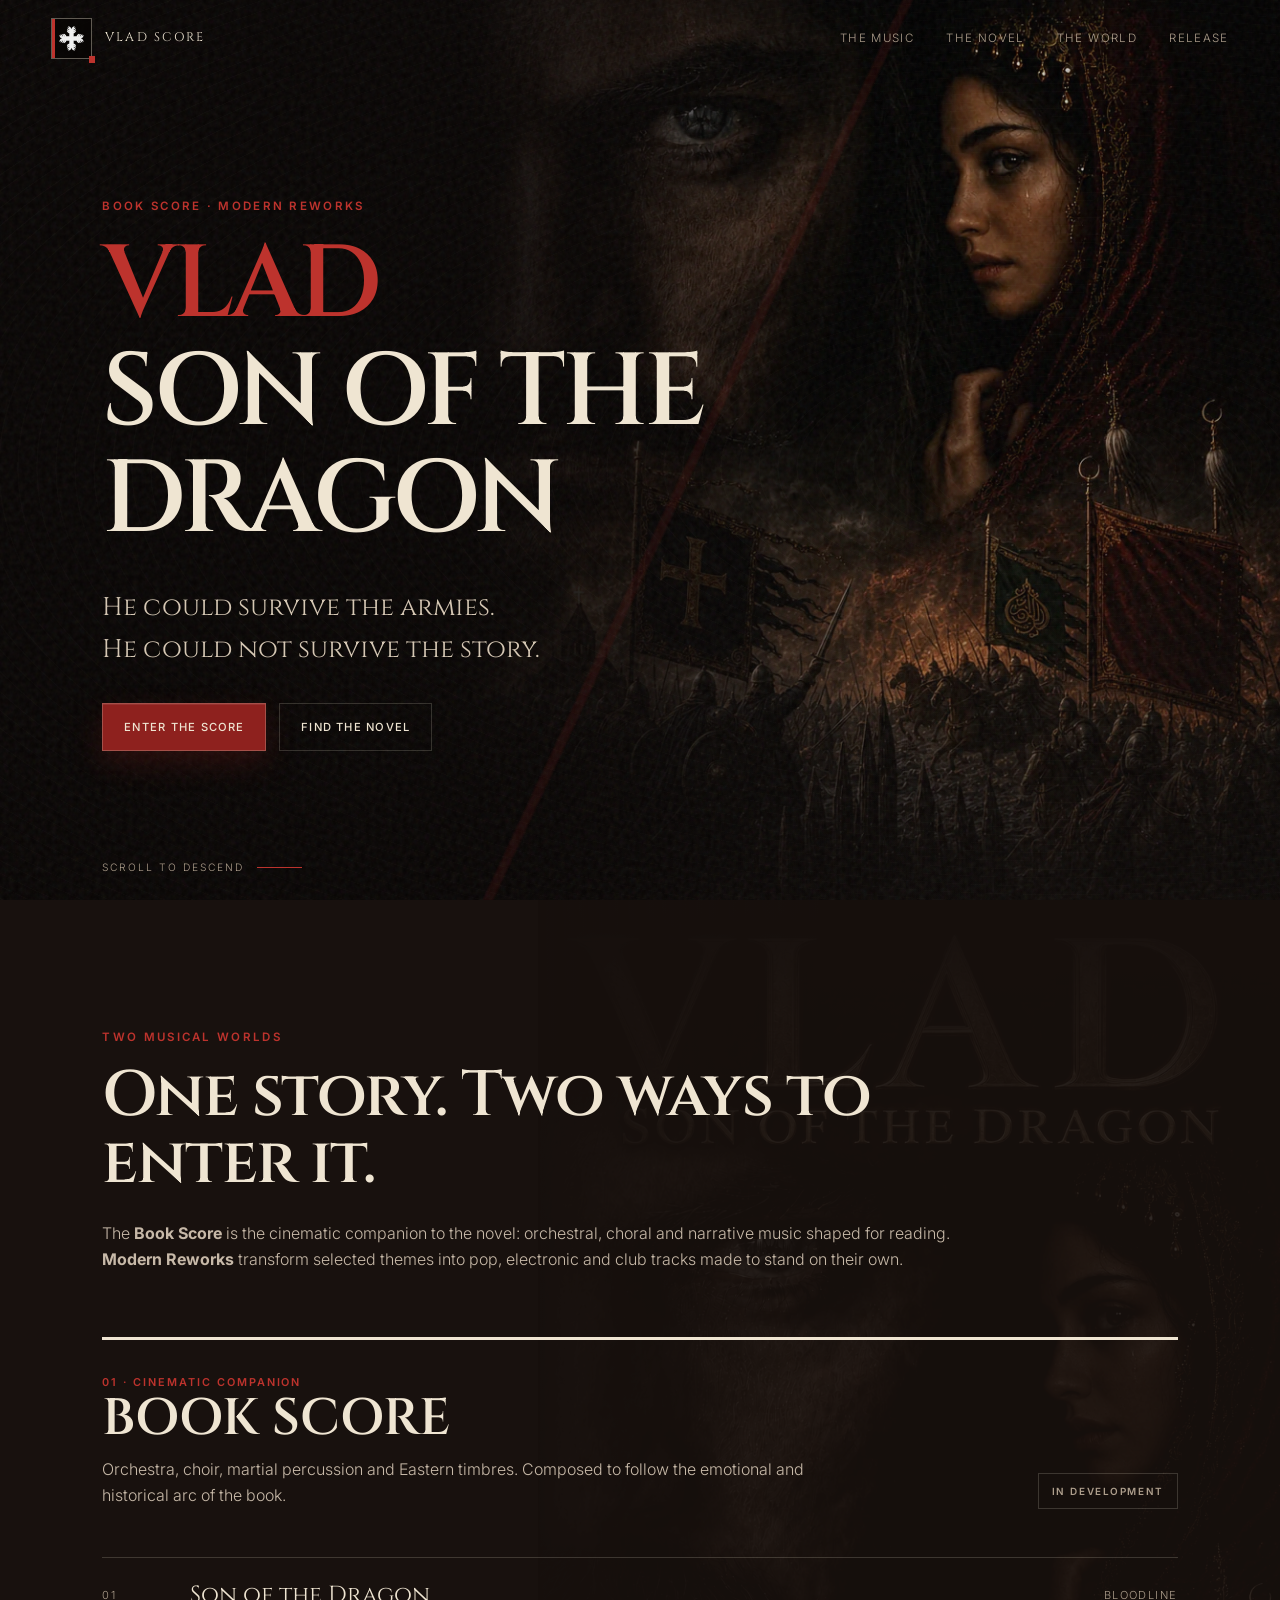
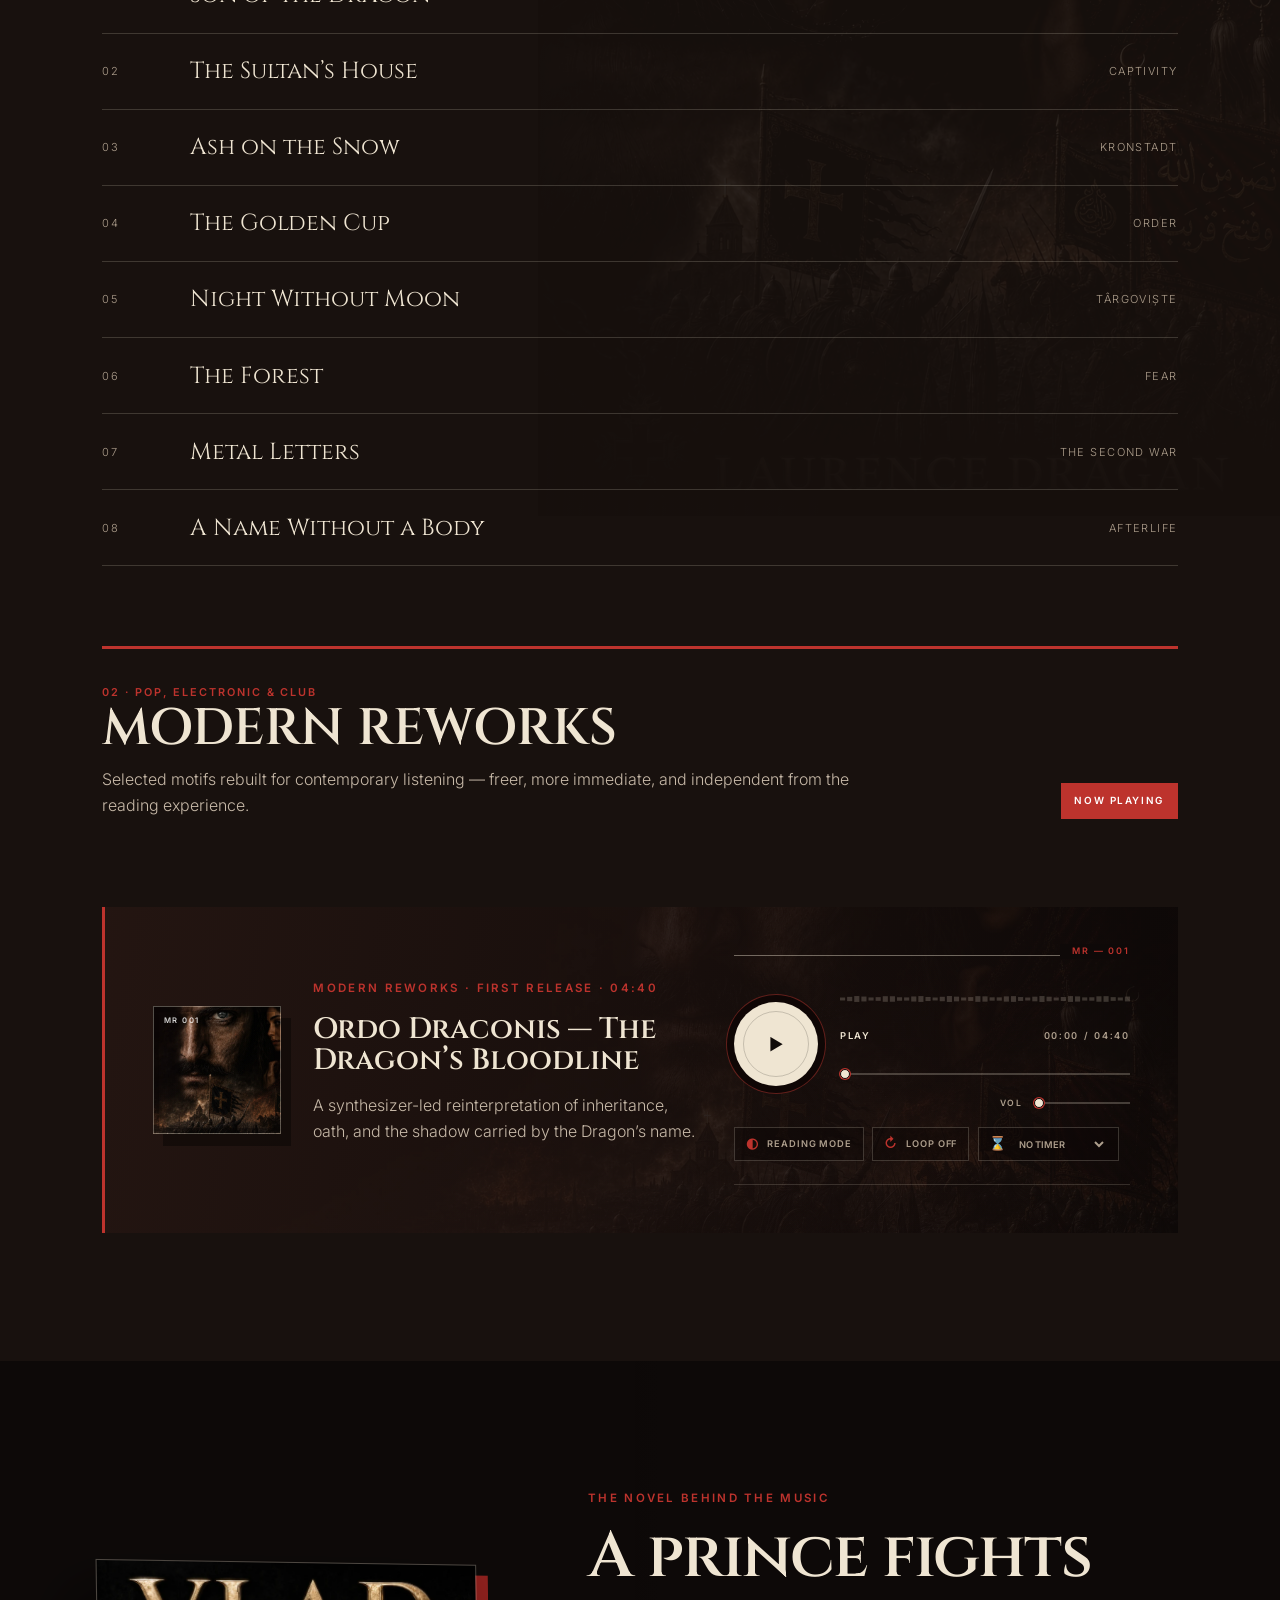
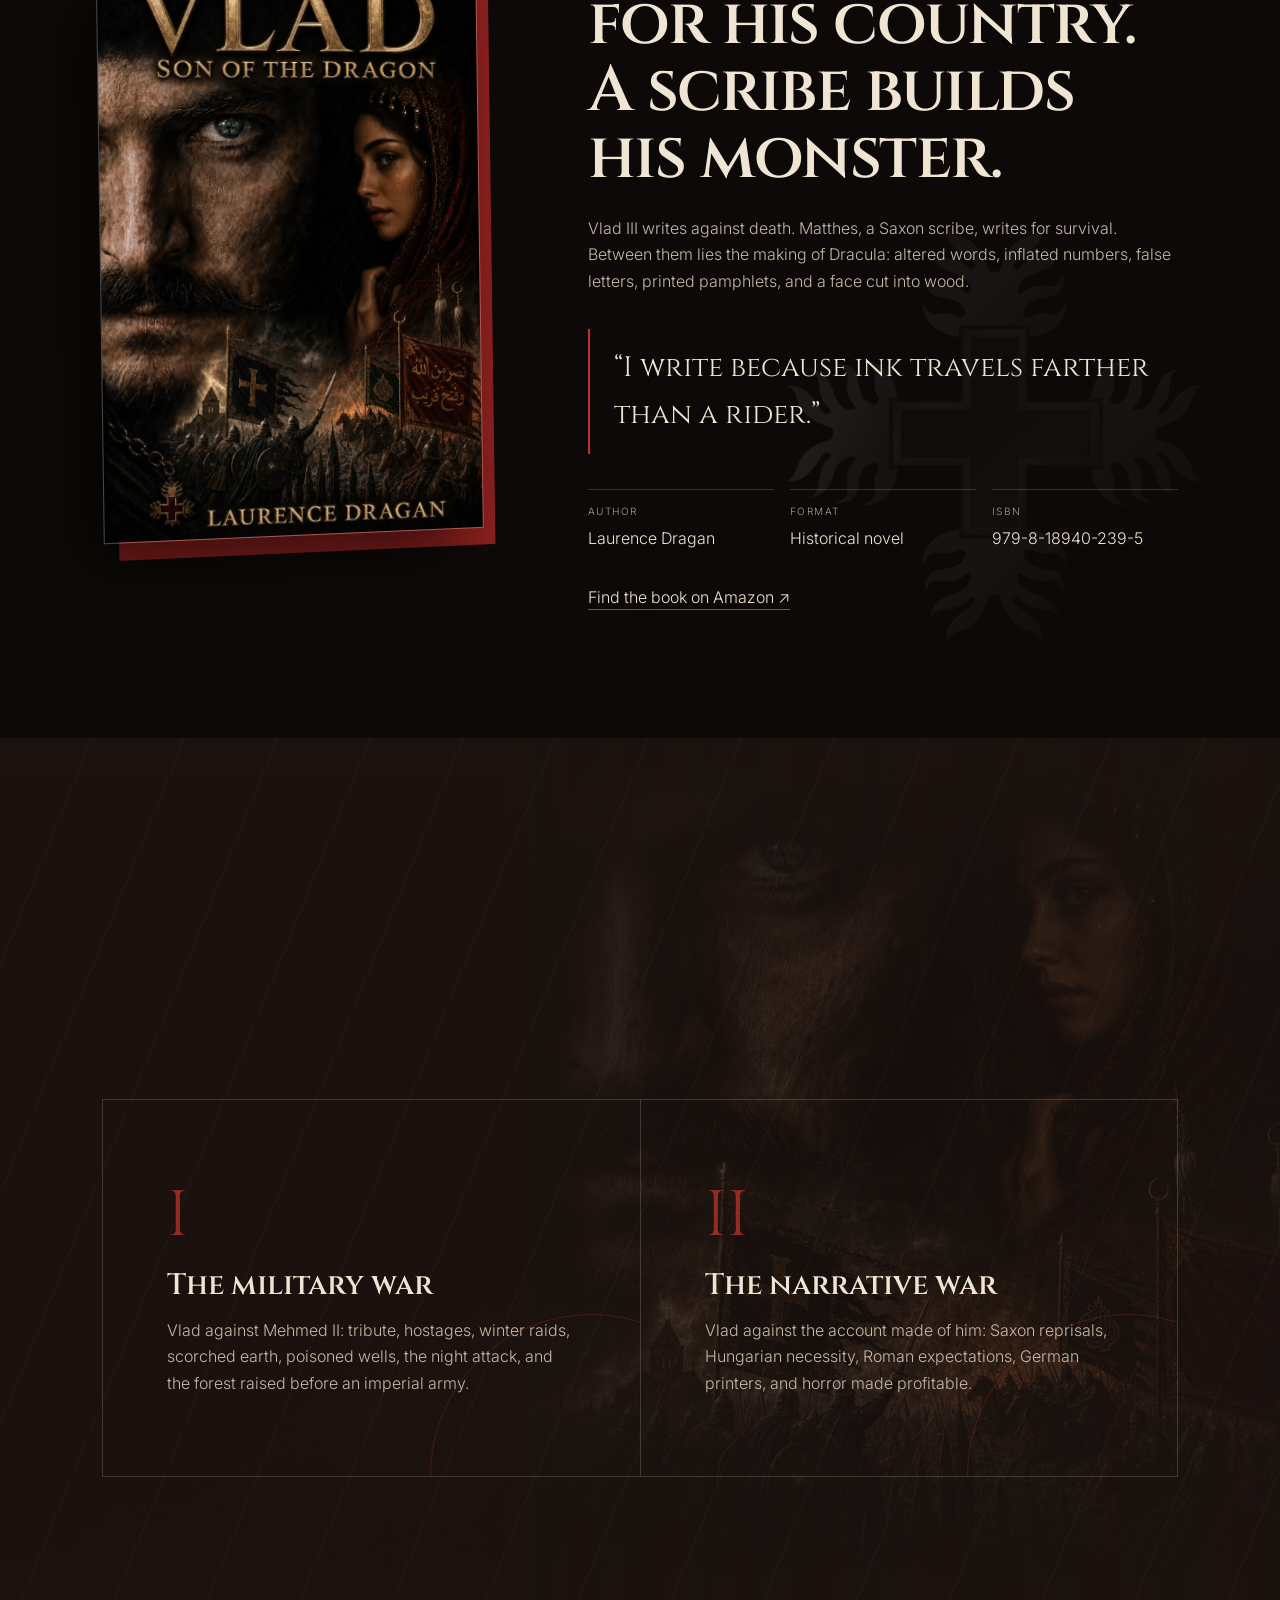
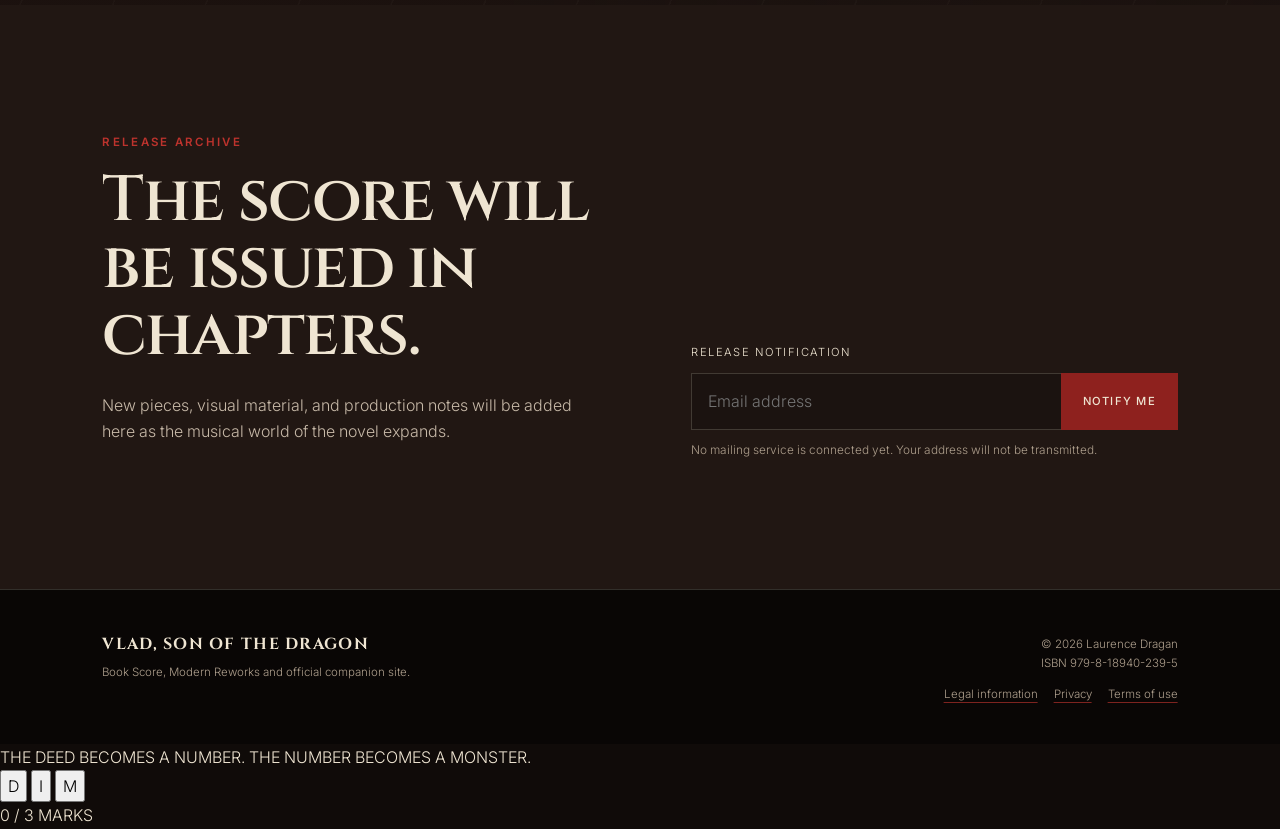
==== commit fa842362: "Add hidden living-world layer" ====
--- a/index.html
+++ b/index.html
@@ -9,8 +9,8 @@
   <meta property="og:description" content="Music for the war of swords, ink, and memory.">
   <meta property="og:type" content="website">
   <title>Vlad, Son of the Dragon — Book Score & Modern Reworks</title>
-  <link rel="stylesheet" href="styles.css?v=13">
-  <script src="script.js" defer></script>
+  <link rel="stylesheet" href="styles.css?v=15">
+  <script src="script.js?v=15" defer></script>
 </head>
 <body>
   <a class="skip-link" href="#main">Skip to content</a>
@@ -214,6 +214,30 @@
     </div>
   </footer>
 
+  <div class="living-world" data-living-world aria-hidden="false">
+    <div class="cover-apparition apparition-vlad" aria-hidden="true"></div>
+    <div class="cover-apparition apparition-woman" aria-hidden="true"></div>
+    <div class="cover-apparition apparition-battle" aria-hidden="true"></div>
+    <div class="ink-watcher" aria-hidden="true"><span></span></div>
+    <div class="pamphlet-ghost" aria-hidden="true">
+      <span>THE DEED BECOMES A NUMBER.</span>
+      <span>THE NUMBER BECOMES A MONSTER.</span>
+    </div>
+    <button class="secret-sigil secret-sigil-one" type="button" data-secret="dragon" aria-label="A hidden mark: the Dragon">D</button>
+    <button class="secret-sigil secret-sigil-two" type="button" data-secret="ink" aria-label="A hidden mark: the Ink">I</button>
+    <button class="secret-sigil secret-sigil-three" type="button" data-secret="crown" aria-label="A hidden mark: the Crown">M</button>
+    <div class="secret-progress" aria-live="polite"><span data-secret-count>0</span> / 3 MARKS</div>
+  </div>
+
+  <div class="archive-reveal" data-archive-reveal role="dialog" aria-modal="true" aria-labelledby="archive-title" hidden>
+    <div class="archive-reveal-inner">
+      <p class="eyebrow">The hidden archive · three marks recovered</p>
+      <h2 id="archive-title">The second war was won in ink.</h2>
+      <p>An army can take a city. A sentence can take a century.</p>
+      <button class="button button-primary" type="button" data-close-archive>Return to the score</button>
+    </div>
+  </div>
+
   <div class="toast" role="status" aria-live="polite" aria-atomic="true"></div>
 </body>
 </html>
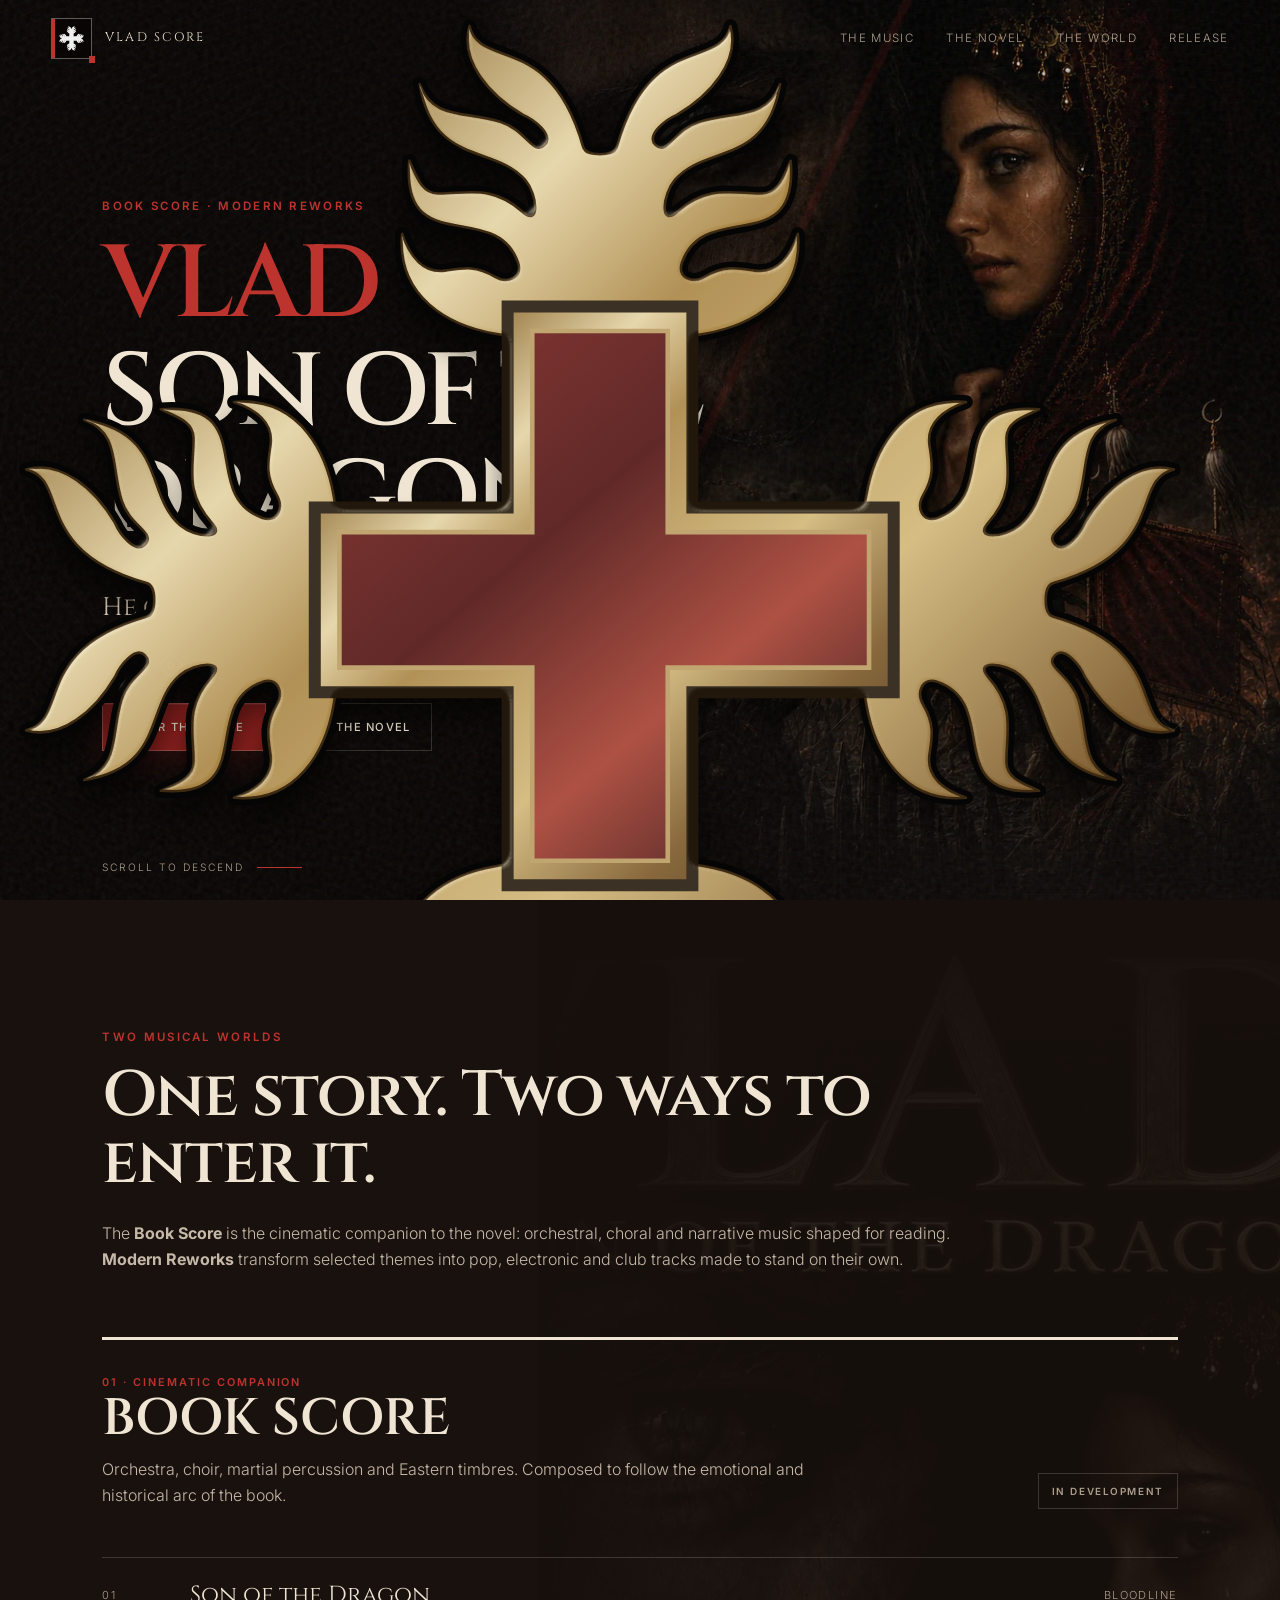
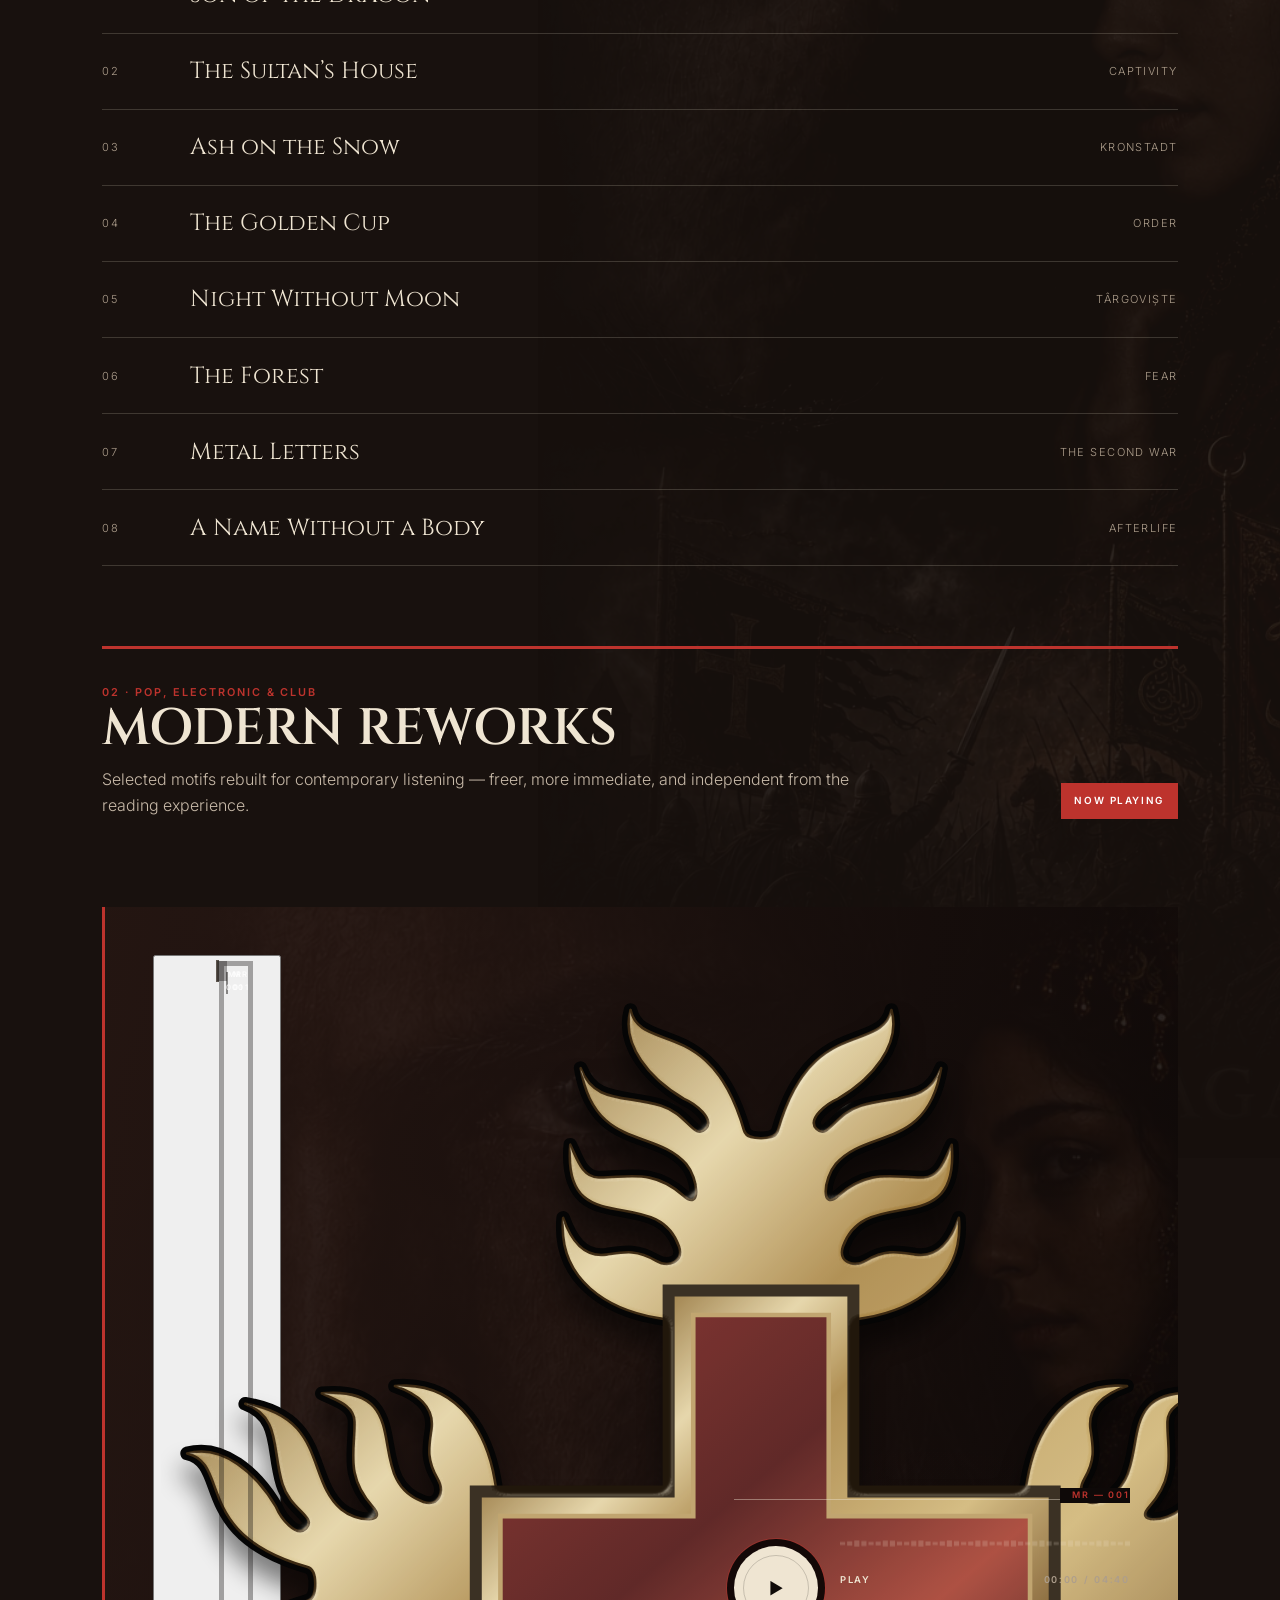
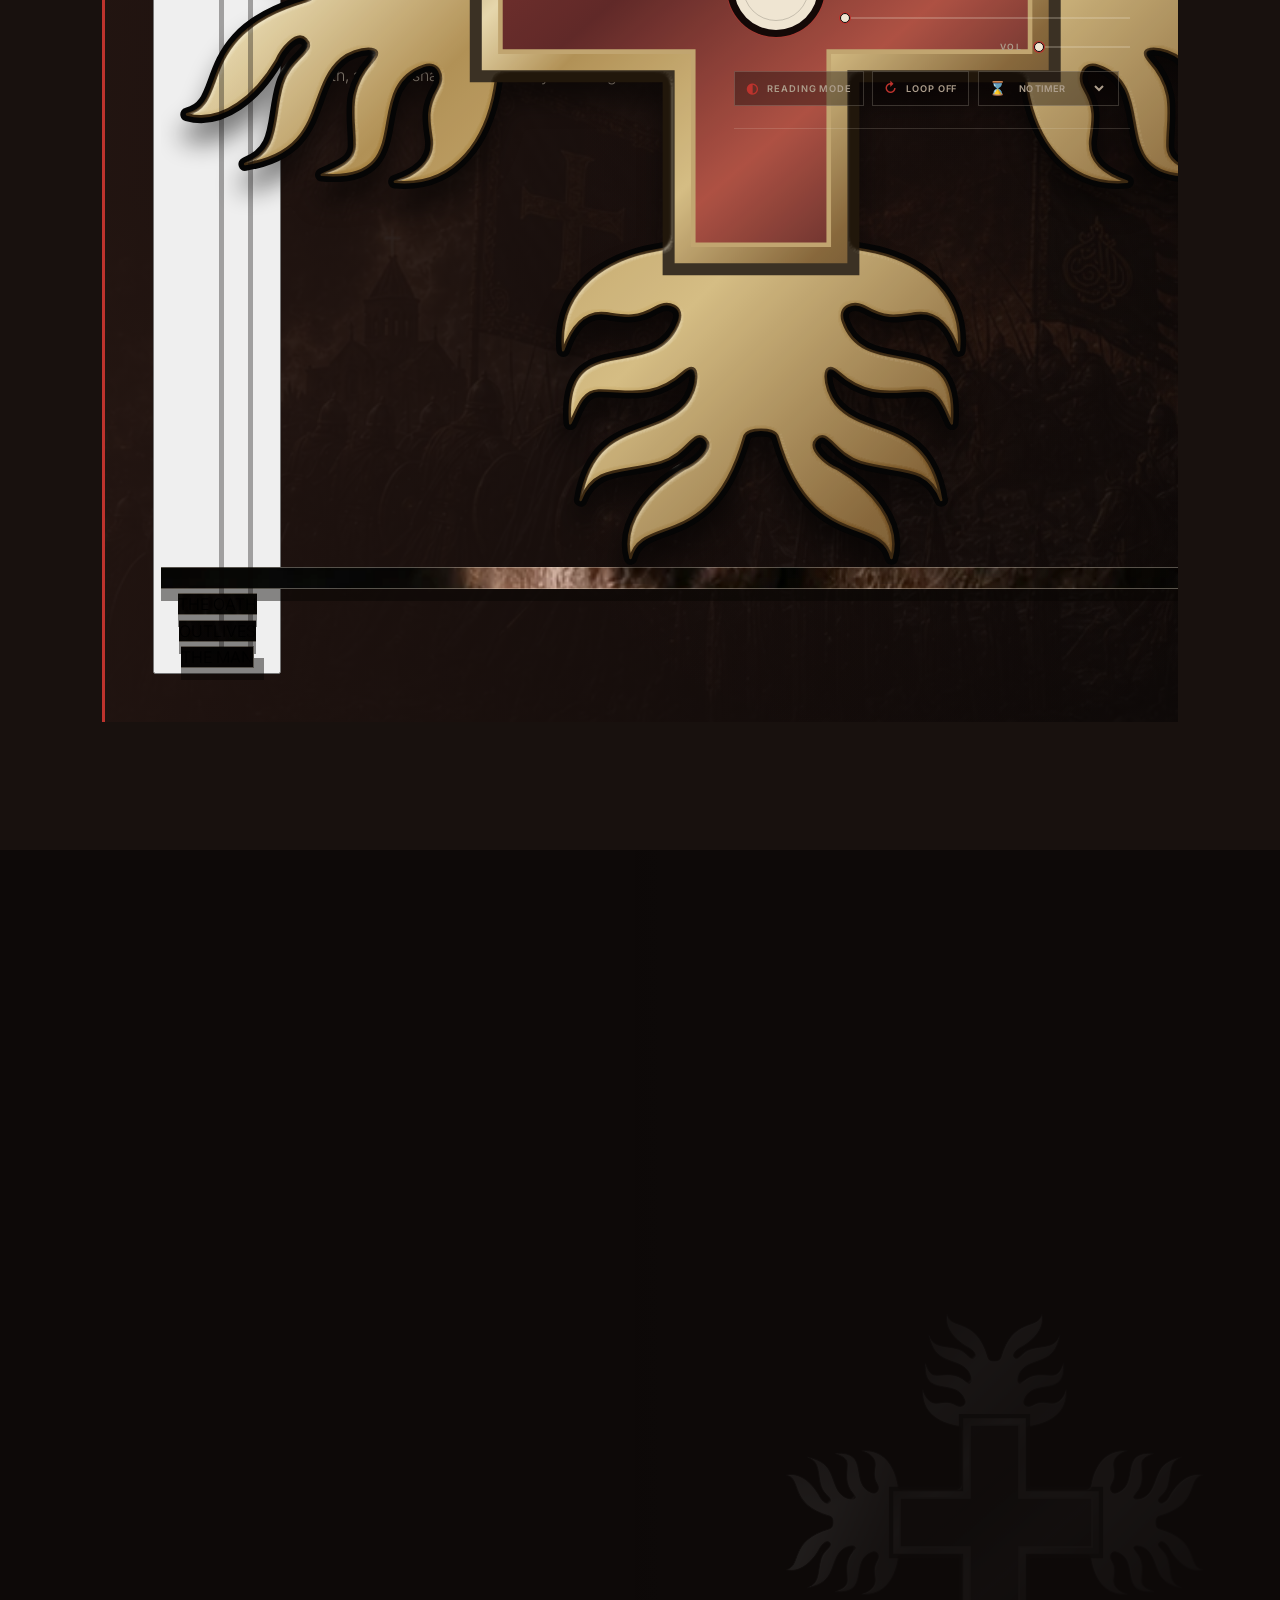
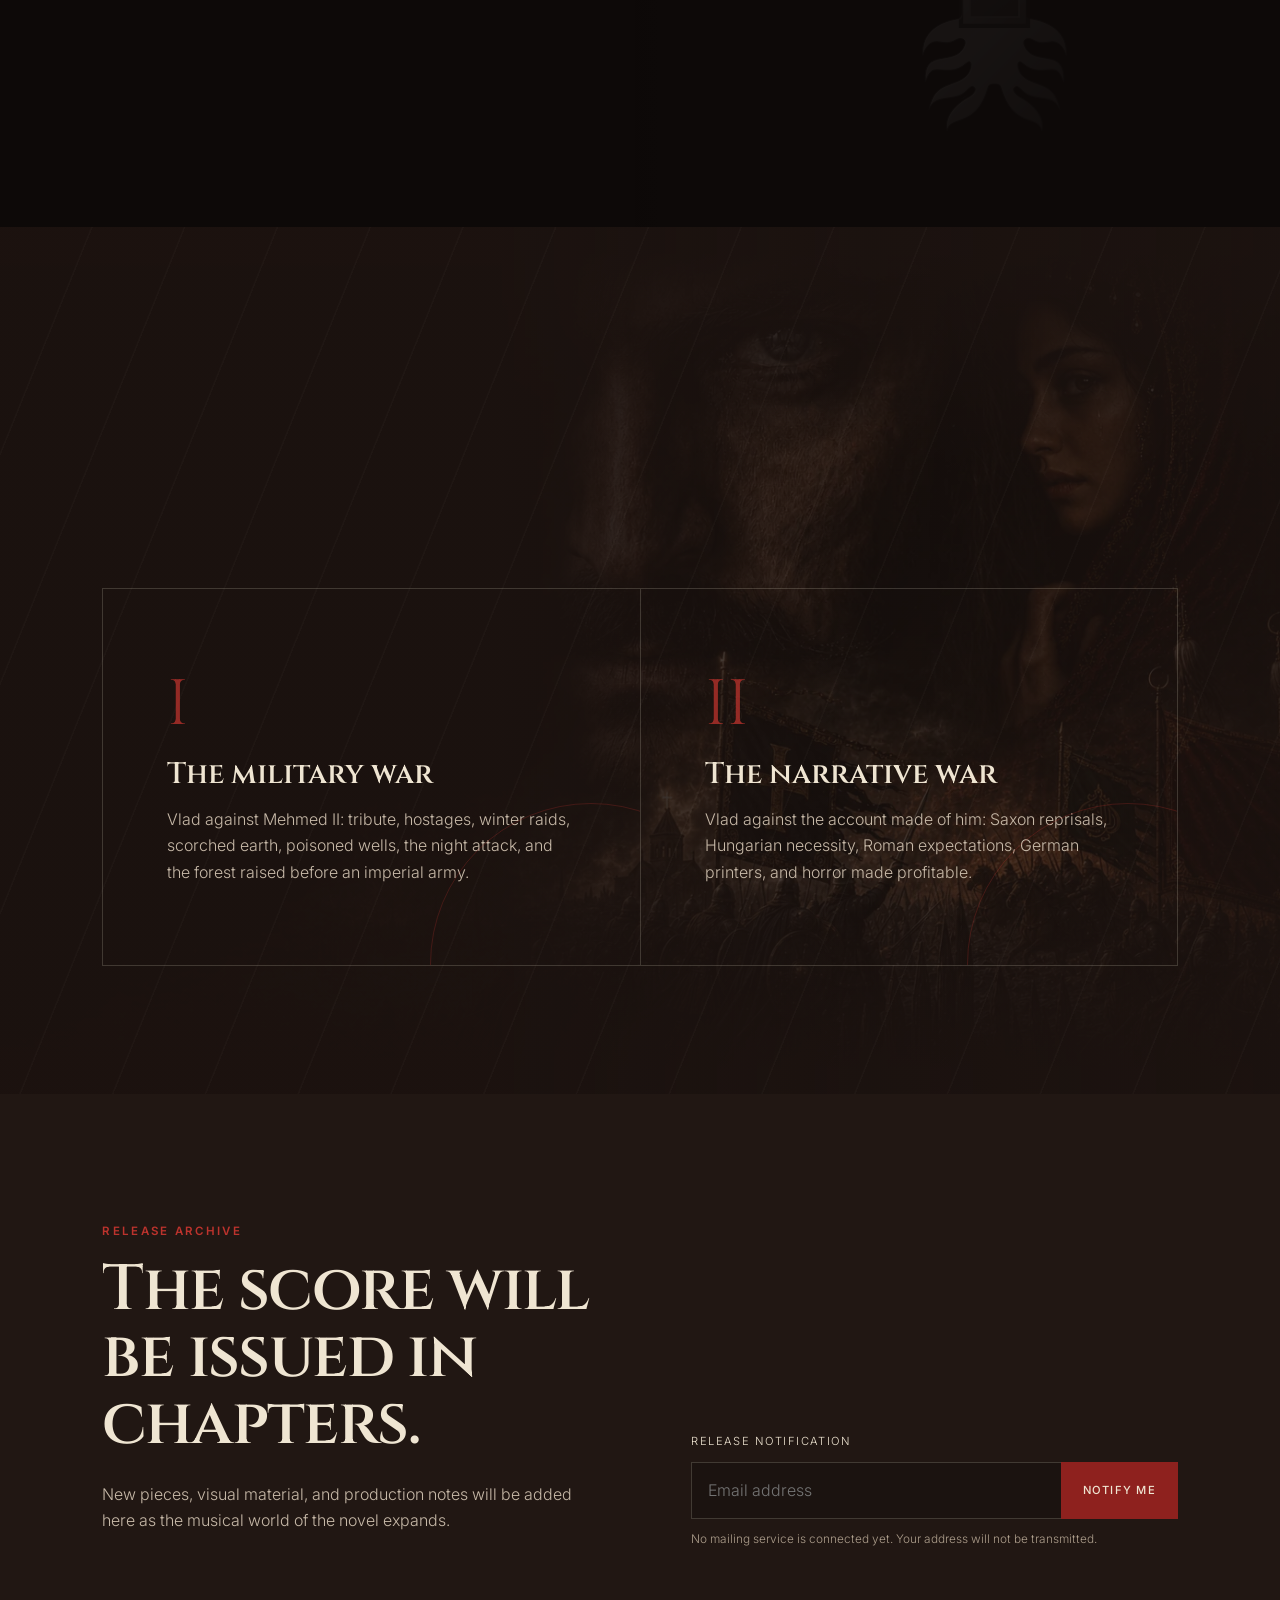
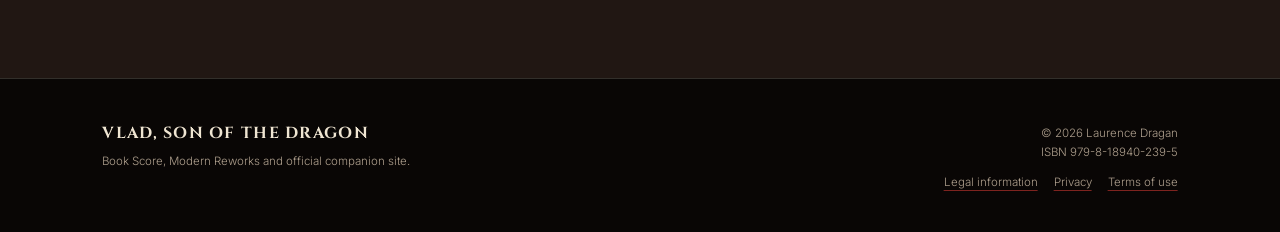
==== commit fc951cea: "Add favicon, alternate artwork, and living-world layers" ====
--- a/index.html
+++ b/index.html
@@ -9,8 +9,11 @@
   <meta property="og:description" content="Music for the war of swords, ink, and memory.">
   <meta property="og:type" content="website">
   <title>Vlad, Son of the Dragon — Book Score & Modern Reworks</title>
-  <link rel="stylesheet" href="styles.css?v=15">
-  <script src="script.js?v=15" defer></script>
+  <link rel="icon" type="image/svg+xml" href="assets/order-of-the-dragon-emblem.svg">
+  <link rel="stylesheet" href="styles.css?v=16">
+  <link rel="stylesheet" href="surprises.css?v=16">
+  <script src="script.js?v=16" defer></script>
+  <script src="surprises.js?v=16" defer></script>
 </head>
 <body>
   <a class="skip-link" href="#main">Skip to content</a>
@@ -83,14 +86,20 @@
       <div class="release-panel player-panel" data-segmented-player data-duration="279.816" data-sources='["assets/audio/ordo-draconis-00.part","assets/audio/ordo-draconis-01.part","assets/audio/ordo-draconis-02.part","assets/audio/ordo-draconis-03.part","assets/audio/ordo-draconis-04.part","assets/audio/ordo-draconis-05.part"]'>
         <div class="release-copy">
           <div class="track-identity">
-            <div class="track-artwork" aria-hidden="true">
-              <span class="artwork-woman"></span>
-              <svg class="vocal-ornament" viewBox="0 0 120 120" focusable="false">
+            <button class="artwork-switch" type="button" aria-label="Reveal alternate artwork" aria-pressed="false">
+              <span class="track-artwork" aria-hidden="true">
+                <span class="artwork-woman"></span>
+                <svg class="vocal-ornament" viewBox="0 0 120 120" focusable="false">
                 <circle class="dragon-thread" cx="60" cy="60" r="42"></circle>
                 <path class="voice-veil" d="M21 73 C39 35, 66 31, 98 54 C75 52, 58 66, 47 98"></path>
                 <path class="voice-veil voice-veil-second" d="M26 82 C49 47, 72 47, 101 65"></path>
-              </svg>
-            </div>
+                </svg>
+              </span>
+              <span class="track-artwork track-artwork-alt" aria-hidden="true">
+                <img src="assets/order-of-the-dragon-emblem.svg" alt="">
+                <span>THE OATH<br>OUTLIVES<br>THE MAN</span>
+              </span>
+            </button>
             <div>
               <p class="eyebrow">Modern Reworks · First release · 04:40</p>
               <h3>Ordo Draconis — The Dragon’s Bloodline</h3>
@@ -223,6 +232,10 @@
       <span>THE DEED BECOMES A NUMBER.</span>
       <span>THE NUMBER BECOMES A MONSTER.</span>
     </div>
+    <div class="raven-shadow" aria-hidden="true"></div>
+    <div class="ember-field" aria-hidden="true"><i></i><i></i><i></i><i></i><i></i></div>
+    <div class="threshold-whisper" data-threshold-whisper aria-hidden="true"></div>
+    <div class="dragon-pulse" aria-hidden="true"><img src="assets/order-of-the-dragon-emblem.svg" alt=""></div>
     <button class="secret-sigil secret-sigil-one" type="button" data-secret="dragon" aria-label="A hidden mark: the Dragon">D</button>
     <button class="secret-sigil secret-sigil-two" type="button" data-secret="ink" aria-label="A hidden mark: the Ink">I</button>
     <button class="secret-sigil secret-sigil-three" type="button" data-secret="crown" aria-label="A hidden mark: the Crown">M</button>
--- a/styles.css
+++ b/styles.css
@@ -1089,3 +1089,180 @@
   z-index: 1000;
   overflow: visible;
 }
+
+
+/* Hidden living world */
+.living-world {
+  position: fixed;
+  inset: 0;
+  z-index: 18;
+  pointer-events: none;
+  overflow: hidden;
+  contain: layout paint;
+}
+.cover-apparition {
+  position: absolute;
+  width: min(34vw, 430px);
+  aspect-ratio: 2 / 3;
+  background-image: linear-gradient(90deg, #100b09 0%, transparent 38%, transparent 72%, #100b09 100%), url("assets/vlad-book-cover.webp");
+  background-size: 150% auto;
+  filter: grayscale(.35) contrast(1.15) saturate(.62);
+  mix-blend-mode: screen;
+  opacity: 0;
+  transform: translate3d(var(--apparition-x, 0), 18px, 0) scale(.98);
+  transition: opacity 2.2s ease, transform 3.4s cubic-bezier(.2,.7,.2,1);
+  -webkit-mask-image: radial-gradient(ellipse at center, #000 16%, transparent 70%);
+  mask-image: radial-gradient(ellipse at center, #000 16%, transparent 70%);
+}
+.cover-apparition.is-awake { opacity: .095; transform: translate3d(var(--apparition-x, 0), 0, 0) scale(1); }
+.apparition-vlad { right: -8vw; top: 5vh; background-position: 76% 15%; }
+.apparition-woman { left: -10vw; top: 34vh; background-position: 24% 18%; }
+.apparition-battle { right: 12vw; bottom: -24vh; background-position: 52% 82%; transform: translateY(32px) scale(1.12); }
+.apparition-battle.is-awake { transform: translateY(0) scale(1.12); }
+
+.ink-watcher {
+  --look-x: 0px;
+  --look-y: 0px;
+  position: absolute;
+  left: 7vw;
+  top: 18vh;
+  width: 62px;
+  height: 24px;
+  border-top: 1px solid rgba(236,228,214,.28);
+  border-bottom: 1px solid rgba(236,228,214,.18);
+  border-radius: 50%;
+  opacity: 0;
+  transform: rotate(-7deg);
+  transition: opacity 1.4s ease;
+}
+.ink-watcher::before {
+  content: "";
+  position: absolute;
+  inset: -10px -17px;
+  background: radial-gradient(ellipse, rgba(178,40,35,.2), transparent 67%);
+}
+.ink-watcher span {
+  position: absolute;
+  width: 9px;
+  height: 9px;
+  left: calc(50% - 4px + var(--look-x));
+  top: calc(50% - 4px + var(--look-y));
+  border-radius: 50%;
+  background: #a82f2b;
+  box-shadow: 0 0 14px rgba(168,47,43,.65);
+  transition: left .12s linear, top .12s linear;
+}
+.ink-watcher.is-awake { opacity: .64; }
+
+.pamphlet-ghost {
+  position: absolute;
+  right: 4vw;
+  top: 42vh;
+  max-width: 28rem;
+  color: rgba(239,229,210,.16);
+  font: 700 clamp(.66rem, .9vw, .82rem)/1.7 var(--font-sans, sans-serif);
+  letter-spacing: .26em;
+  text-align: right;
+  opacity: 0;
+  transform: translateY(10px);
+  transition: opacity 1.3s ease, transform 2s ease;
+}
+.pamphlet-ghost span { display: block; }
+.pamphlet-ghost.is-awake { opacity: 1; transform: translateY(0); }
+
+.secret-sigil {
+  position: absolute;
+  pointer-events: auto;
+  width: 34px;
+  height: 34px;
+  border: 1px solid transparent;
+  background: transparent;
+  color: rgba(239,229,210,.09);
+  font: 600 11px/1 Georgia, serif;
+  letter-spacing: 0;
+  cursor: crosshair;
+  transition: color .6s ease, border-color .6s ease, transform .6s ease, opacity .6s ease;
+}
+.secret-sigil::before {
+  content: "";
+  position: absolute;
+  inset: 7px;
+  border: 1px solid currentColor;
+  transform: rotate(45deg);
+}
+.secret-sigil:hover,
+.secret-sigil:focus-visible {
+  color: rgba(217,65,56,.9);
+  border-color: rgba(217,65,56,.35);
+  outline: none;
+  transform: scale(1.12);
+}
+.secret-sigil.found {
+  color: rgba(239,229,210,.48);
+  opacity: .42;
+  transform: rotate(45deg);
+}
+.secret-sigil-one { left: 12vw; top: 72vh; }
+.secret-sigil-two { right: 18vw; top: 24vh; }
+.secret-sigil-three { right: 7vw; top: 78vh; }
+.secret-progress {
+  position: absolute;
+  right: 22px;
+  bottom: 18px;
+  color: rgba(239,229,210,.46);
+  font: 600 9px/1 var(--font-sans, sans-serif);
+  letter-spacing: .22em;
+  opacity: 0;
+  transition: opacity .8s ease;
+}
+.living-world.has-discovery .secret-progress { opacity: 1; }
+
+.archive-reveal[hidden] { display: none; }
+.archive-reveal {
+  position: fixed;
+  inset: 0;
+  z-index: 140;
+  display: grid;
+  place-items: center;
+  padding: 24px;
+  background:
+    radial-gradient(circle at 72% 28%, rgba(152,35,31,.22), transparent 34%),
+    rgba(7,5,4,.94);
+  backdrop-filter: blur(10px);
+}
+.archive-reveal-inner {
+  width: min(740px, 100%);
+  padding: clamp(34px, 7vw, 88px);
+  border: 1px solid rgba(239,229,210,.22);
+  background: linear-gradient(145deg, rgba(30,17,14,.94), rgba(8,6,5,.98));
+  box-shadow: 18px 18px 0 rgba(128,26,24,.34);
+  text-align: center;
+}
+.archive-reveal h2 {
+  margin: .35em 0;
+  font-size: clamp(2.25rem, 6vw, 5.7rem);
+  line-height: .9;
+  text-transform: uppercase;
+}
+.archive-reveal p:not(.eyebrow) { margin: 0 auto 2rem; color: rgba(239,229,210,.7); }
+
+body.reading-mode .living-world,
+body.reading-mode .archive-reveal { display: none !important; }
+
+@media (max-width: 700px) {
+  .cover-apparition { width: 72vw; }
+  .cover-apparition.is-awake { opacity: .07; }
+  .ink-watcher { left: 8vw; top: 24vh; transform: scale(.8) rotate(-7deg); }
+  .pamphlet-ghost { right: 7vw; top: 48vh; max-width: 75vw; }
+  .secret-sigil-one { left: 6vw; top: 69vh; }
+  .secret-sigil-two { right: 10vw; top: 20vh; }
+  .archive-reveal-inner { box-shadow: 9px 9px 0 rgba(128,26,24,.34); }
+}
+
+@media (prefers-reduced-motion: reduce) {
+  .cover-apparition,
+  .ink-watcher,
+  .pamphlet-ghost,
+  .secret-sigil { transition: none; }
+  .ink-watcher span { transform: none; }
+}
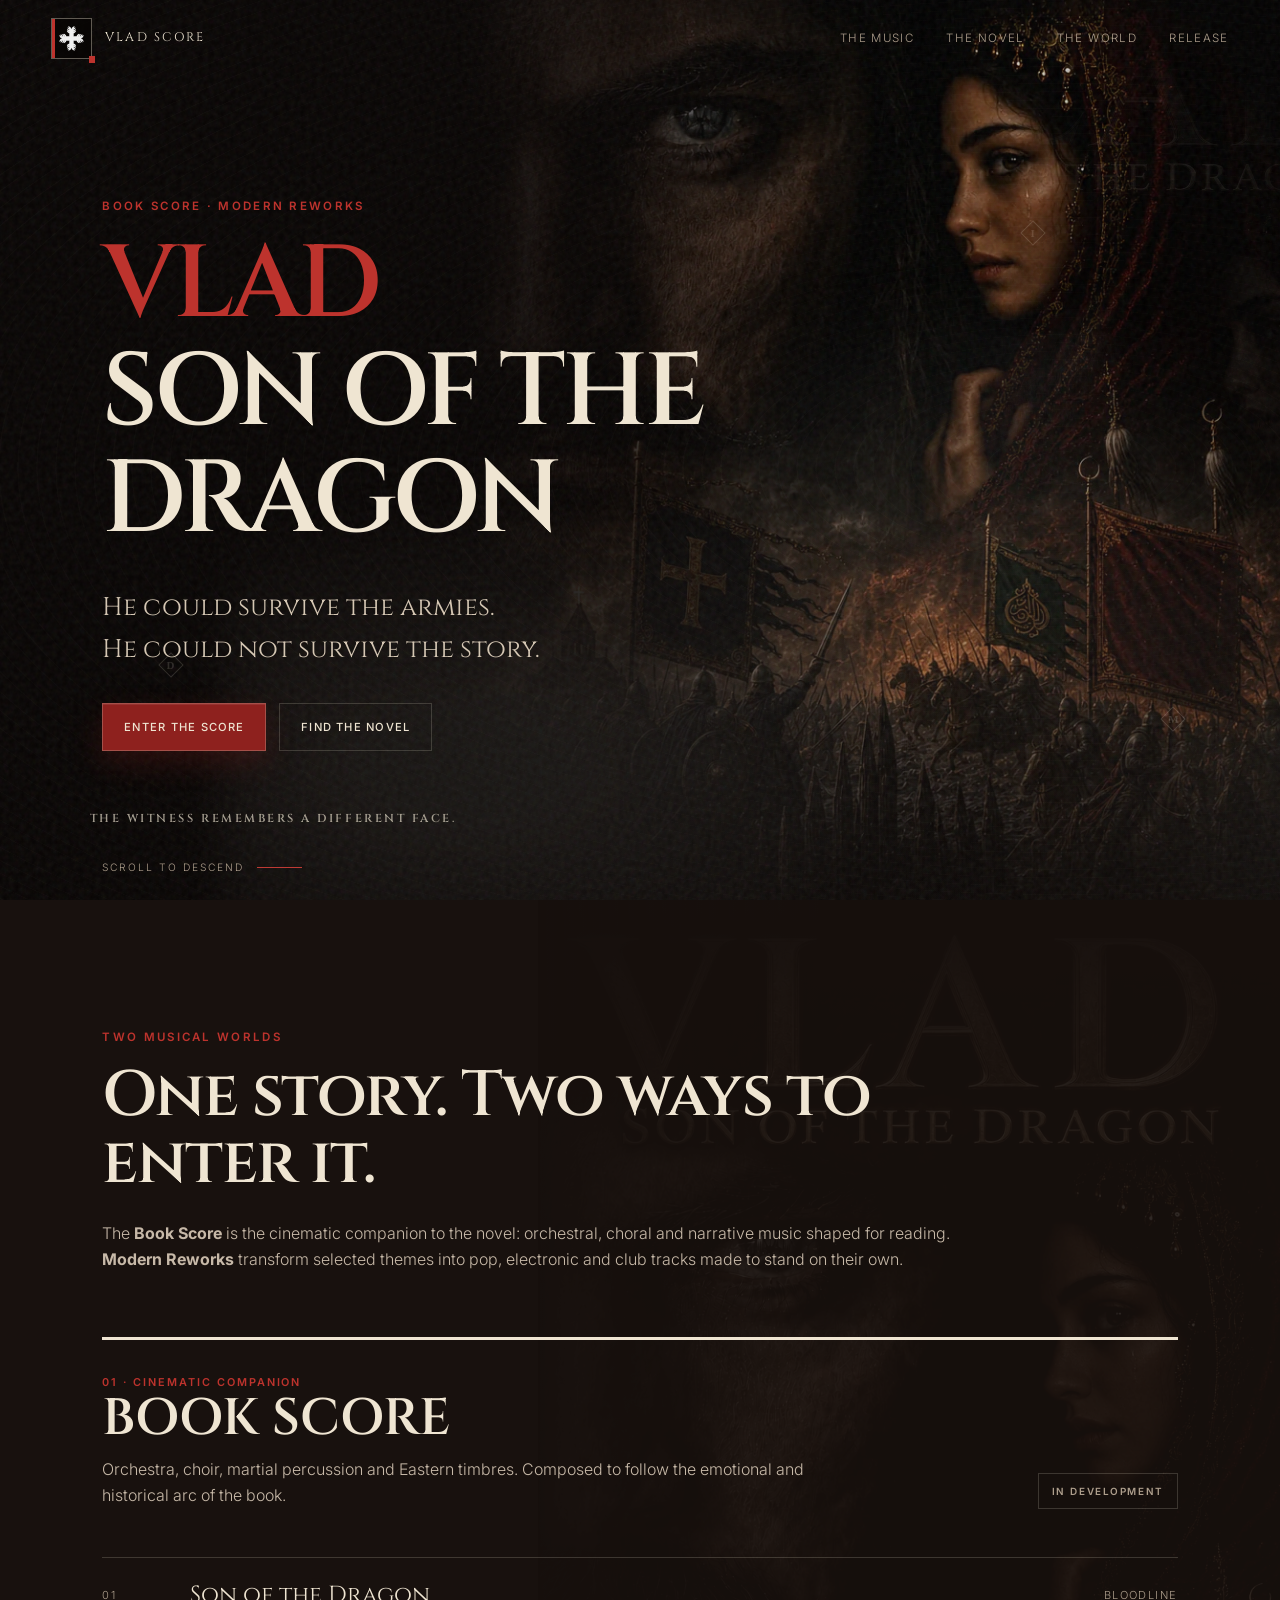
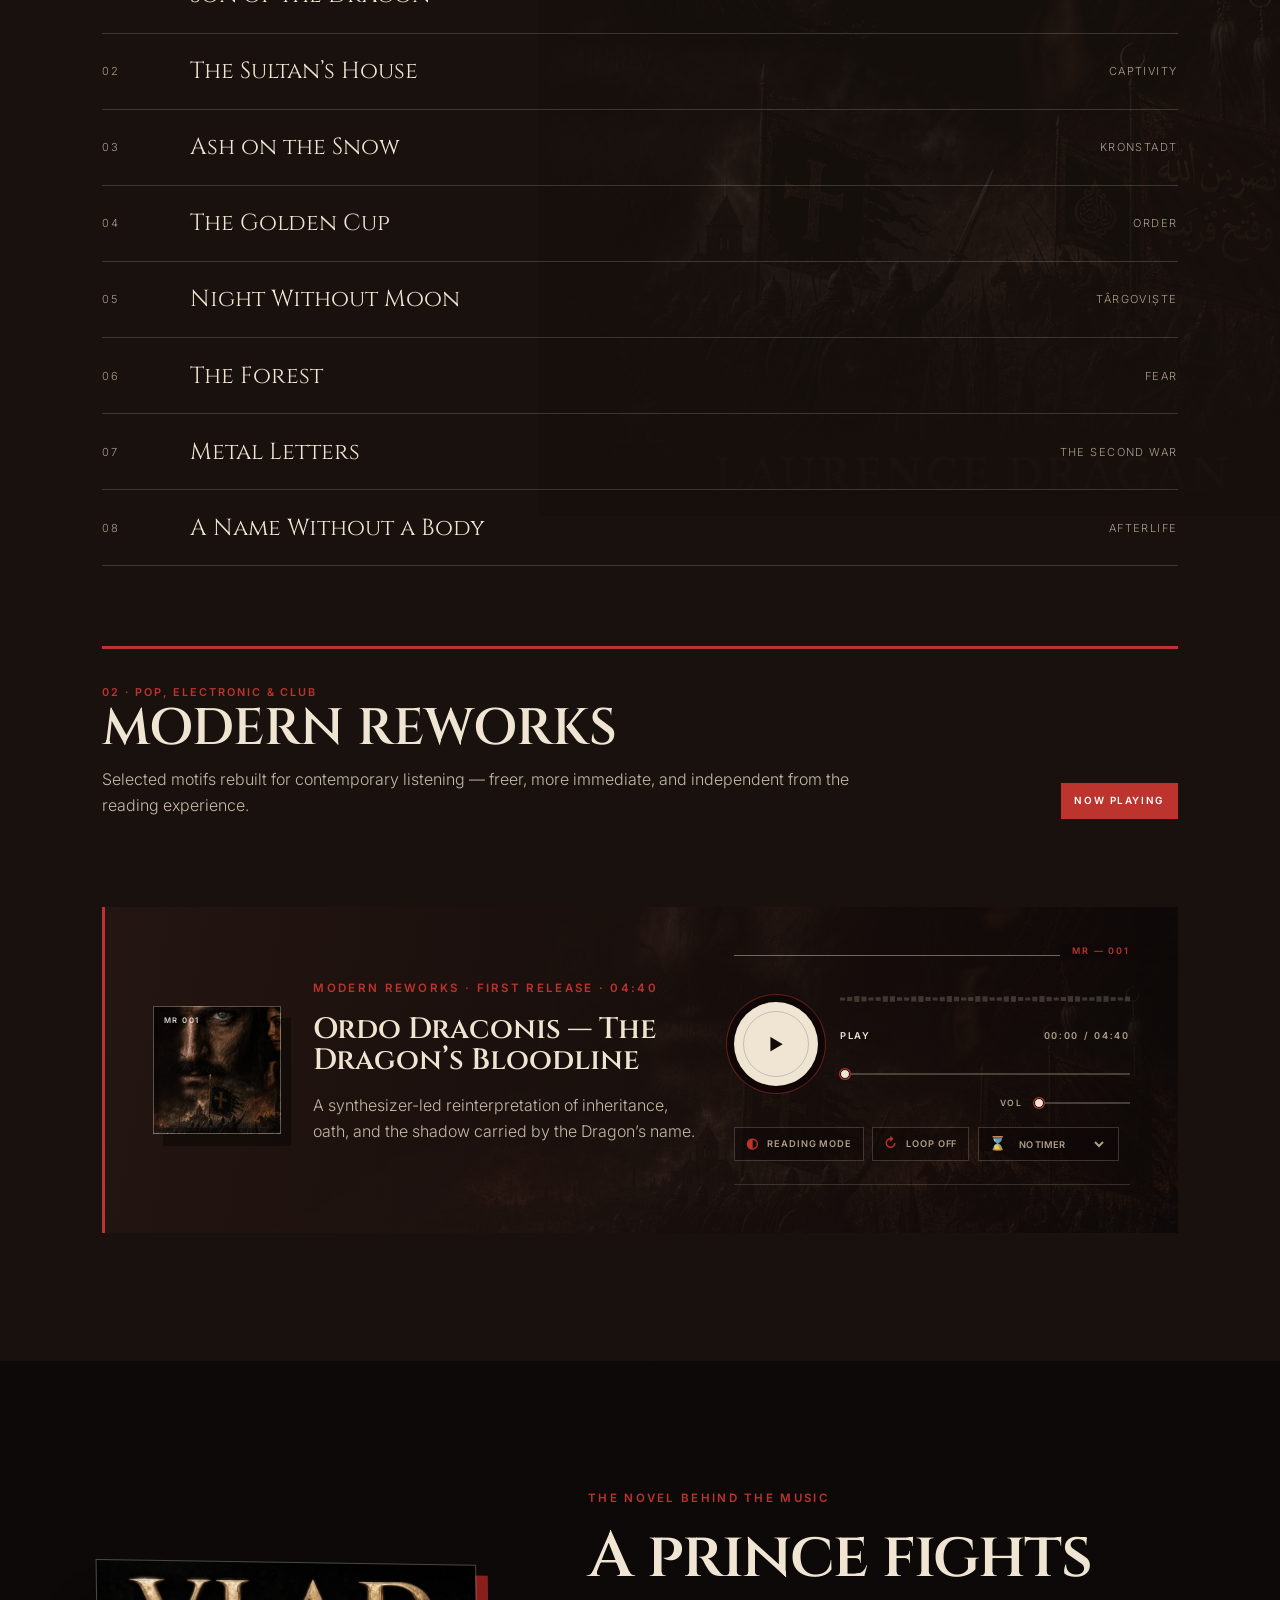
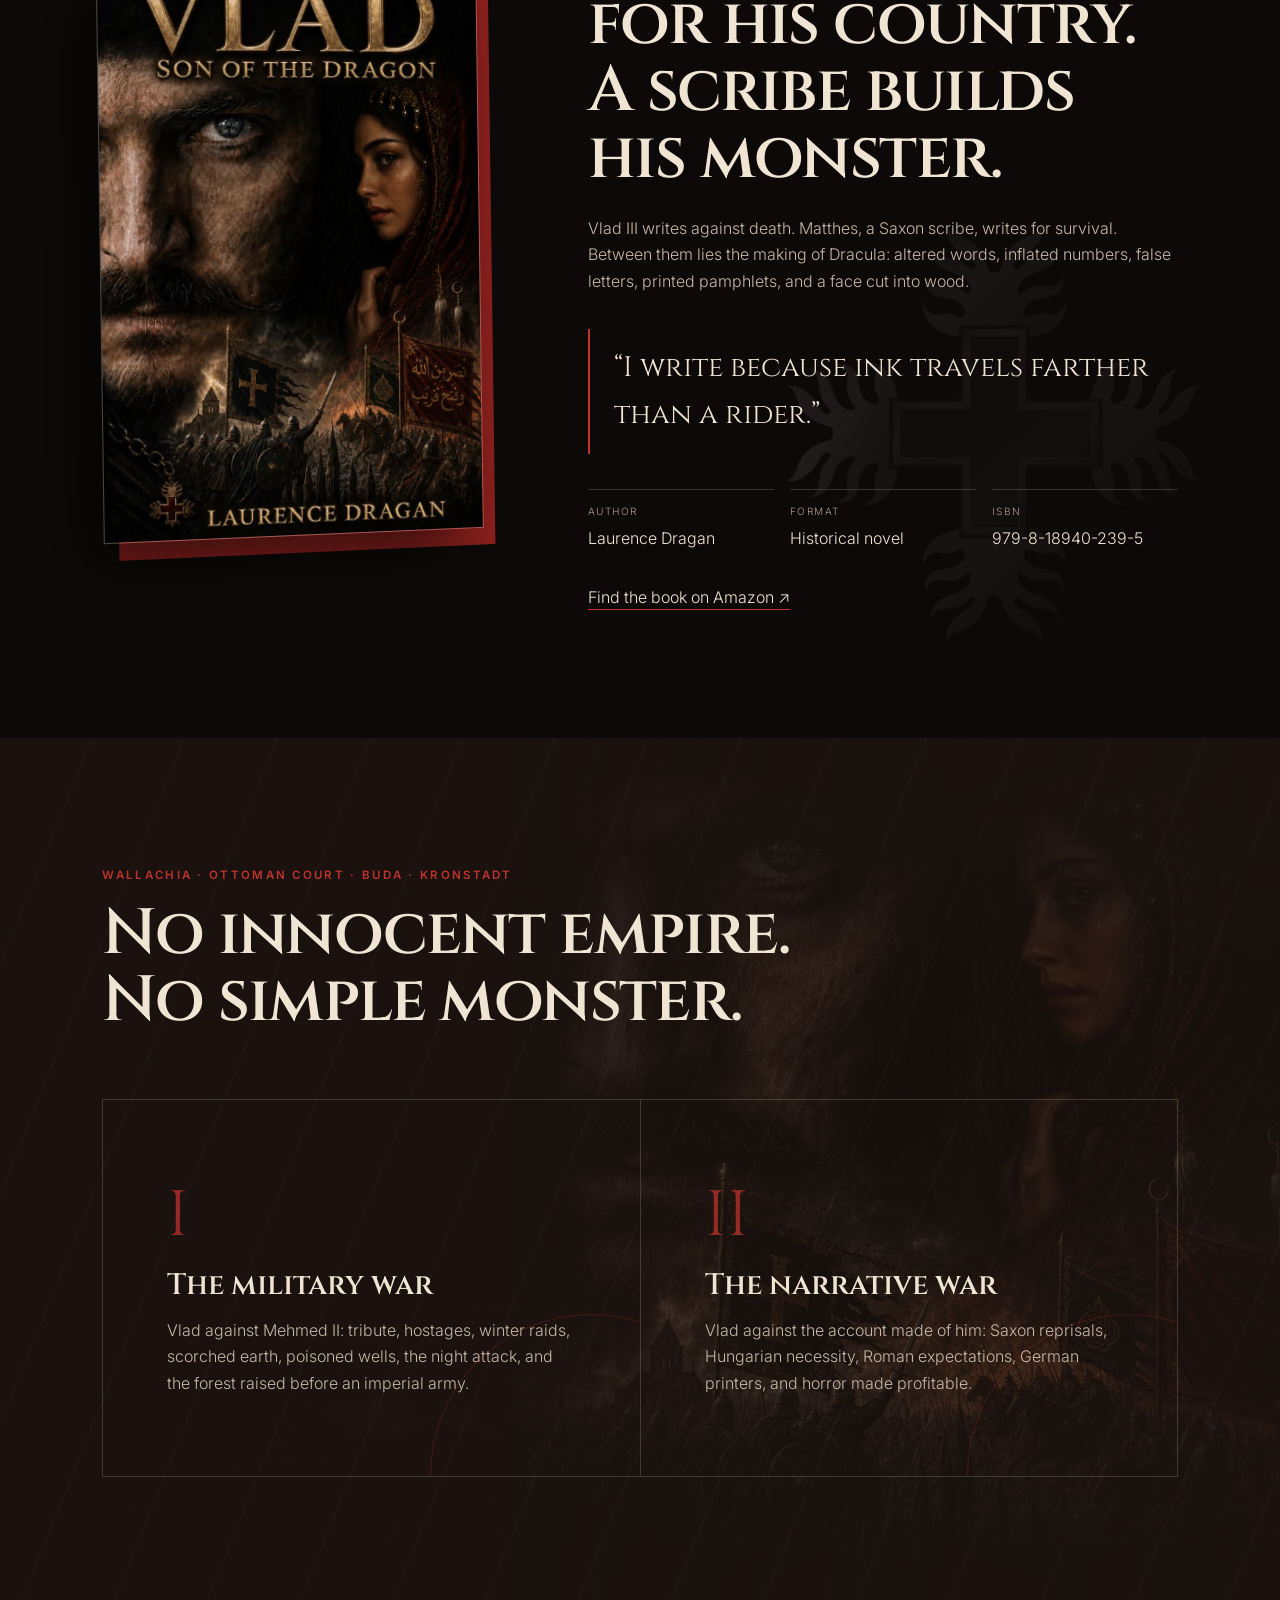
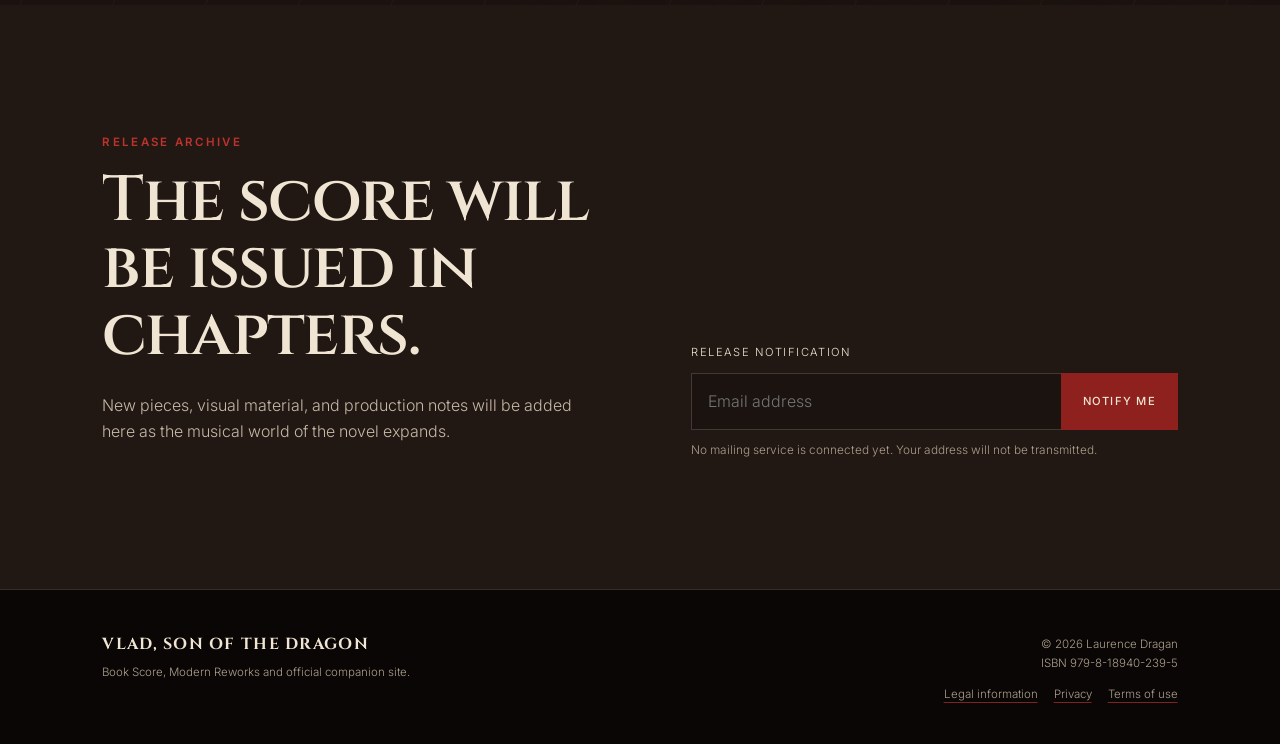
==== commit 2d84694b: "Refresh hero style cache" ====
--- a/index.html
+++ b/index.html
@@ -10,7 +10,7 @@
   <meta property="og:type" content="website">
   <title>Vlad, Son of the Dragon — Book Score & Modern Reworks</title>
   <link rel="icon" type="image/svg+xml" href="assets/order-of-the-dragon-emblem.svg">
-  <link rel="stylesheet" href="styles.css?v=16">
+  <link rel="stylesheet" href="styles.css?v=17">
   <link rel="stylesheet" href="surprises.css?v=16">
   <script src="script.js?v=16" defer></script>
   <script src="surprises.js?v=16" defer></script>
--- a/styles.css
+++ b/styles.css
@@ -1266,3 +1266,57 @@
   .secret-sigil { transition: none; }
   .ink-watcher span { transform: none; }
 }
+
+/* Soft animated hero mist */
+.hero::after {
+  content: '';
+  position: absolute;
+  z-index: 1;
+  inset: 18% -28% -12% 28%;
+  pointer-events: none;
+  background:
+    radial-gradient(ellipse at 18% 70%, rgba(235, 229, 217, .13) 0 7%, transparent 32%),
+    radial-gradient(ellipse at 54% 42%, rgba(214, 218, 216, .10) 0 8%, transparent 34%),
+    radial-gradient(ellipse at 86% 68%, rgba(238, 231, 216, .09) 0 6%, transparent 30%);
+  filter: blur(22px);
+  opacity: .56;
+  transform: translate3d(-7%, 0, 0) scale(1.08);
+  animation: hero-mist-drift 24s ease-in-out infinite alternate;
+}
+.hero-grain::after {
+  content: '';
+  position: absolute;
+  inset: 44% -35% -22% 20%;
+  background:
+    radial-gradient(ellipse at 28% 54%, rgba(239, 235, 225, .11), transparent 34%),
+    radial-gradient(ellipse at 72% 64%, rgba(205, 211, 210, .08), transparent 38%);
+  filter: blur(32px);
+  opacity: .48;
+  transform: translate3d(8%, 0, 0);
+  animation: hero-mist-return 34s ease-in-out infinite alternate;
+}
+@keyframes hero-mist-drift {
+  0% { transform: translate3d(-8%, 1%, 0) scale(1.06); opacity: .42; }
+  48% { opacity: .62; }
+  100% { transform: translate3d(9%, -2%, 0) scale(1.13); opacity: .48; }
+}
+@keyframes hero-mist-return {
+  0% { transform: translate3d(10%, 0, 0) scale(1); opacity: .34; }
+  100% { transform: translate3d(-9%, -3%, 0) scale(1.12); opacity: .53; }
+}
+body.reading-mode .hero::after,
+body.reading-mode .hero-grain::after {
+  display: none;
+}
+@media (max-width: 820px) {
+  .hero::after { inset: 22% -45% -8% 8%; opacity: .44; }
+  .hero-grain::after { inset-inline: -45%; }
+}
+@media (prefers-reduced-motion: reduce) {
+  .hero::after,
+  .hero-grain::after {
+    animation: none !important;
+    transform: none;
+    opacity: .3;
+  }
+}
--- a/surprises.css
+++ b/surprises.css
@@ -0,0 +1,169 @@
+/* Additional artwork and living-world layer */
+.hero::before {
+  background-image: repeating-radial-gradient(ellipse at 83% 52%, transparent 0 17px, rgba(239,229,210,.055) 18px 19px);
+}
+
+.artwork-switch {
+  position: relative;
+  display: block;
+  width: 100%;
+  aspect-ratio: 1;
+  padding: 0;
+  border: 0;
+  background: transparent;
+  color: inherit;
+  cursor: pointer;
+  perspective: 800px;
+}
+.artwork-switch .track-artwork {
+  position: absolute;
+  inset: 0;
+  width: 100%;
+  backface-visibility: hidden;
+  transition: transform .85s cubic-bezier(.2,.75,.2,1), opacity .6s ease;
+}
+.artwork-switch .track-artwork:first-child { transform: rotateY(0); }
+.track-artwork-alt {
+  display: grid;
+  place-items: center;
+  padding: 13%;
+  overflow: hidden;
+  background:
+    radial-gradient(circle at 50% 42%, rgba(189,51,45,.28), transparent 34%),
+    linear-gradient(150deg, rgba(7,5,4,.22), rgba(7,5,4,.92)),
+    url('assets/vlad-hero-cover-mix.webp') 48% 82% / 230% auto no-repeat;
+  border: 1px solid rgba(239,229,210,.38);
+  transform: rotateY(-180deg);
+  box-shadow: 10px 12px 0 rgba(8,5,4,.46);
+}
+.track-artwork-alt::before { content: 'MR 001 · BLOODLINE'; }
+.track-artwork-alt img {
+  width: 68%;
+  height: 68%;
+  object-fit: contain;
+  filter: grayscale(1) brightness(2.5);
+  opacity: .72;
+}
+.track-artwork-alt > span {
+  position: absolute;
+  right: 8%;
+  bottom: 7%;
+  color: rgba(239,229,210,.82);
+  font: 600 clamp(.42rem,.62vw,.58rem)/1.35 var(--display);
+  letter-spacing: .16em;
+  text-align: right;
+}
+.artwork-switch[aria-pressed="true"] .track-artwork:first-child {
+  transform: rotateY(180deg);
+  opacity: 0;
+}
+.artwork-switch[aria-pressed="true"] .track-artwork-alt {
+  transform: rotateY(0);
+  opacity: 1;
+}
+.artwork-switch:focus-visible { outline: 1px solid var(--blood-bright); outline-offset: 5px; }
+
+.cover-apparition.is-awake { opacity: .17; }
+.apparition-battle.is-awake { opacity: .13; }
+.pamphlet-ghost { color: rgba(239,229,210,.24); }
+.secret-sigil { color: rgba(239,229,210,.16); }
+
+.raven-shadow {
+  position: absolute;
+  top: 16vh;
+  left: -18vw;
+  width: 12rem;
+  height: 4rem;
+  opacity: 0;
+  background:
+    radial-gradient(ellipse at 50% 50%, rgba(0,0,0,.82), transparent 68%);
+  clip-path: polygon(0 50%,26% 34%,44% 48%,50% 16%,56% 48%,74% 34%,100% 50%,72% 58%,55% 55%,50% 88%,45% 55%,28% 58%);
+  filter: blur(2px);
+}
+.raven-shadow.crossing { animation: raven-cross 5.8s ease-in-out forwards; }
+
+.ember-field { position: absolute; inset: 0; opacity: 0; transition: opacity 1.2s ease; }
+.ember-field.is-awake { opacity: .72; }
+.ember-field i {
+  position: absolute;
+  bottom: -12px;
+  width: 2px;
+  height: 2px;
+  border-radius: 50%;
+  background: #d64a36;
+  box-shadow: 0 0 8px #bd332d;
+  animation: ember-rise 6s ease-out infinite;
+}
+.ember-field i:nth-child(1){left:14%;animation-delay:.2s}
+.ember-field i:nth-child(2){left:32%;animation-delay:1.8s}
+.ember-field i:nth-child(3){left:57%;animation-delay:3.1s}
+.ember-field i:nth-child(4){left:76%;animation-delay:.9s}
+.ember-field i:nth-child(5){left:91%;animation-delay:4.2s}
+
+.threshold-whisper {
+  position: absolute;
+  left: clamp(1.5rem,7vw,7rem);
+  bottom: 8vh;
+  max-width: min(32rem,76vw);
+  color: rgba(239,229,210,.66);
+  font: 600 clamp(.58rem,.9vw,.76rem)/1.6 var(--display);
+  letter-spacing: .22em;
+  text-transform: uppercase;
+  opacity: 0;
+  transform: translateY(10px);
+  transition: opacity 1.1s ease, transform 1.6s ease;
+}
+.threshold-whisper.is-awake { opacity: 1; transform: none; }
+
+.dragon-pulse {
+  position: absolute;
+  left: 50%;
+  top: 50%;
+  width: min(42vw,30rem);
+  aspect-ratio: 1;
+  transform: translate(-50%,-50%) scale(.82);
+  opacity: 0;
+  pointer-events: none;
+}
+.dragon-pulse img { width: 100%; height: 100%; filter: grayscale(1) brightness(2.2); }
+.dragon-pulse.is-awake { animation: dragon-reveal 3.8s ease both; }
+
+body.is-listening:not(.reading-mode) .living-world::after {
+  content: '';
+  position: absolute;
+  inset: 0;
+  background: radial-gradient(circle at 72% 44%, rgba(142,33,30,.10), transparent 34%);
+  opacity: var(--audio-glow-opacity,.04);
+  animation: listening-breath 4.5s ease-in-out infinite;
+}
+body.reading-mode .raven-shadow,
+body.reading-mode .ember-field,
+body.reading-mode .threshold-whisper,
+body.reading-mode .dragon-pulse { display:none!important; }
+
+@keyframes raven-cross {
+  0% { transform: translateX(0) translateY(0) scale(.65); opacity: 0; }
+  18% { opacity: .42; }
+  52% { transform: translateX(61vw) translateY(7vh) scale(1); opacity: .34; }
+  100% { transform: translateX(132vw) translateY(-5vh) scale(.72); opacity: 0; }
+}
+@keyframes ember-rise {
+  0% { transform: translateY(0) translateX(0); opacity: 0; }
+  18% { opacity: .8; }
+  100% { transform: translateY(-78vh) translateX(22px); opacity: 0; }
+}
+@keyframes dragon-reveal {
+  0%,100% { opacity: 0; transform: translate(-50%,-50%) scale(.82) rotate(-3deg); }
+  34%,66% { opacity: .095; transform: translate(-50%,-50%) scale(1) rotate(0); }
+}
+@keyframes listening-breath { 50% { transform: scale(1.05); opacity: .75; } }
+
+@media (max-width:700px) {
+  .cover-apparition.is-awake { opacity:.12; }
+  .raven-shadow { width:8rem; }
+  .threshold-whisper { bottom:12vh; }
+}
+@media (prefers-reduced-motion:reduce) {
+  .raven-shadow,.ember-field,.threshold-whisper,.dragon-pulse { display:none!important; }
+  .artwork-switch .track-artwork { transition:none; }
+}
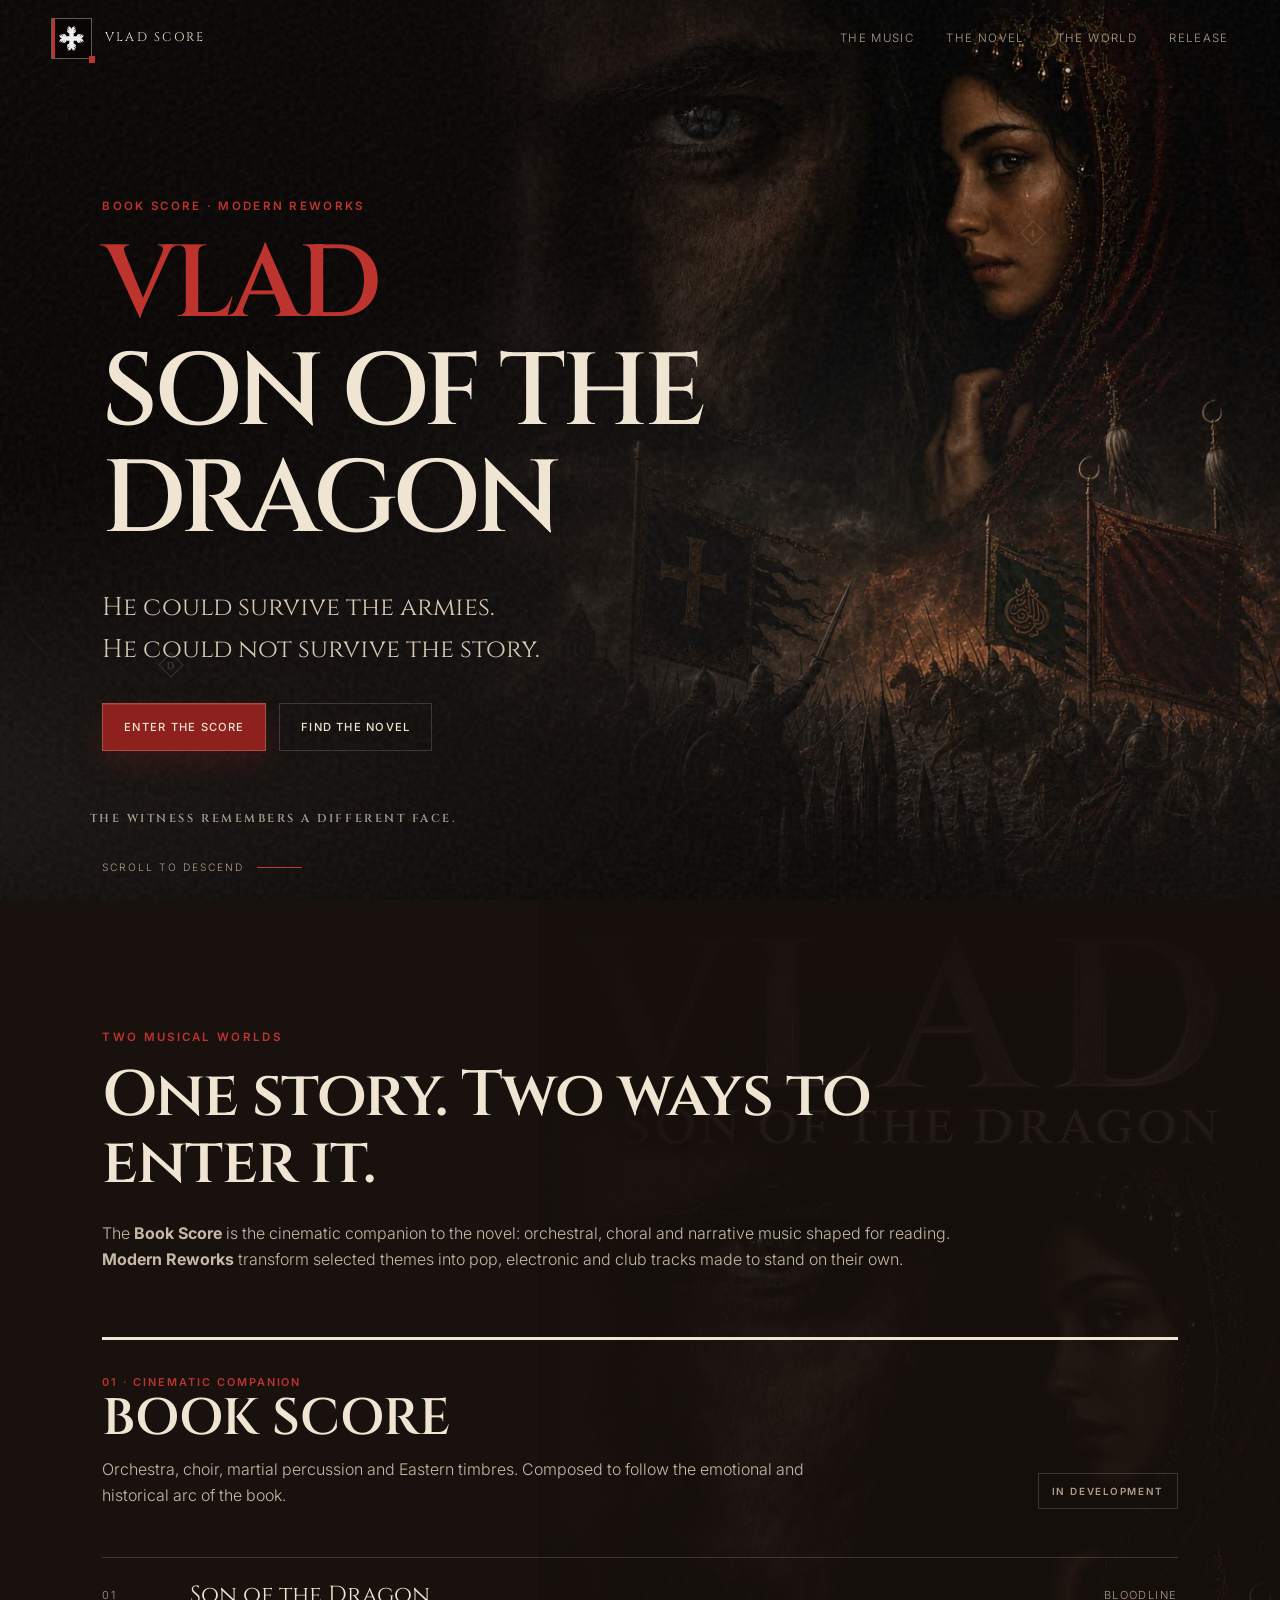
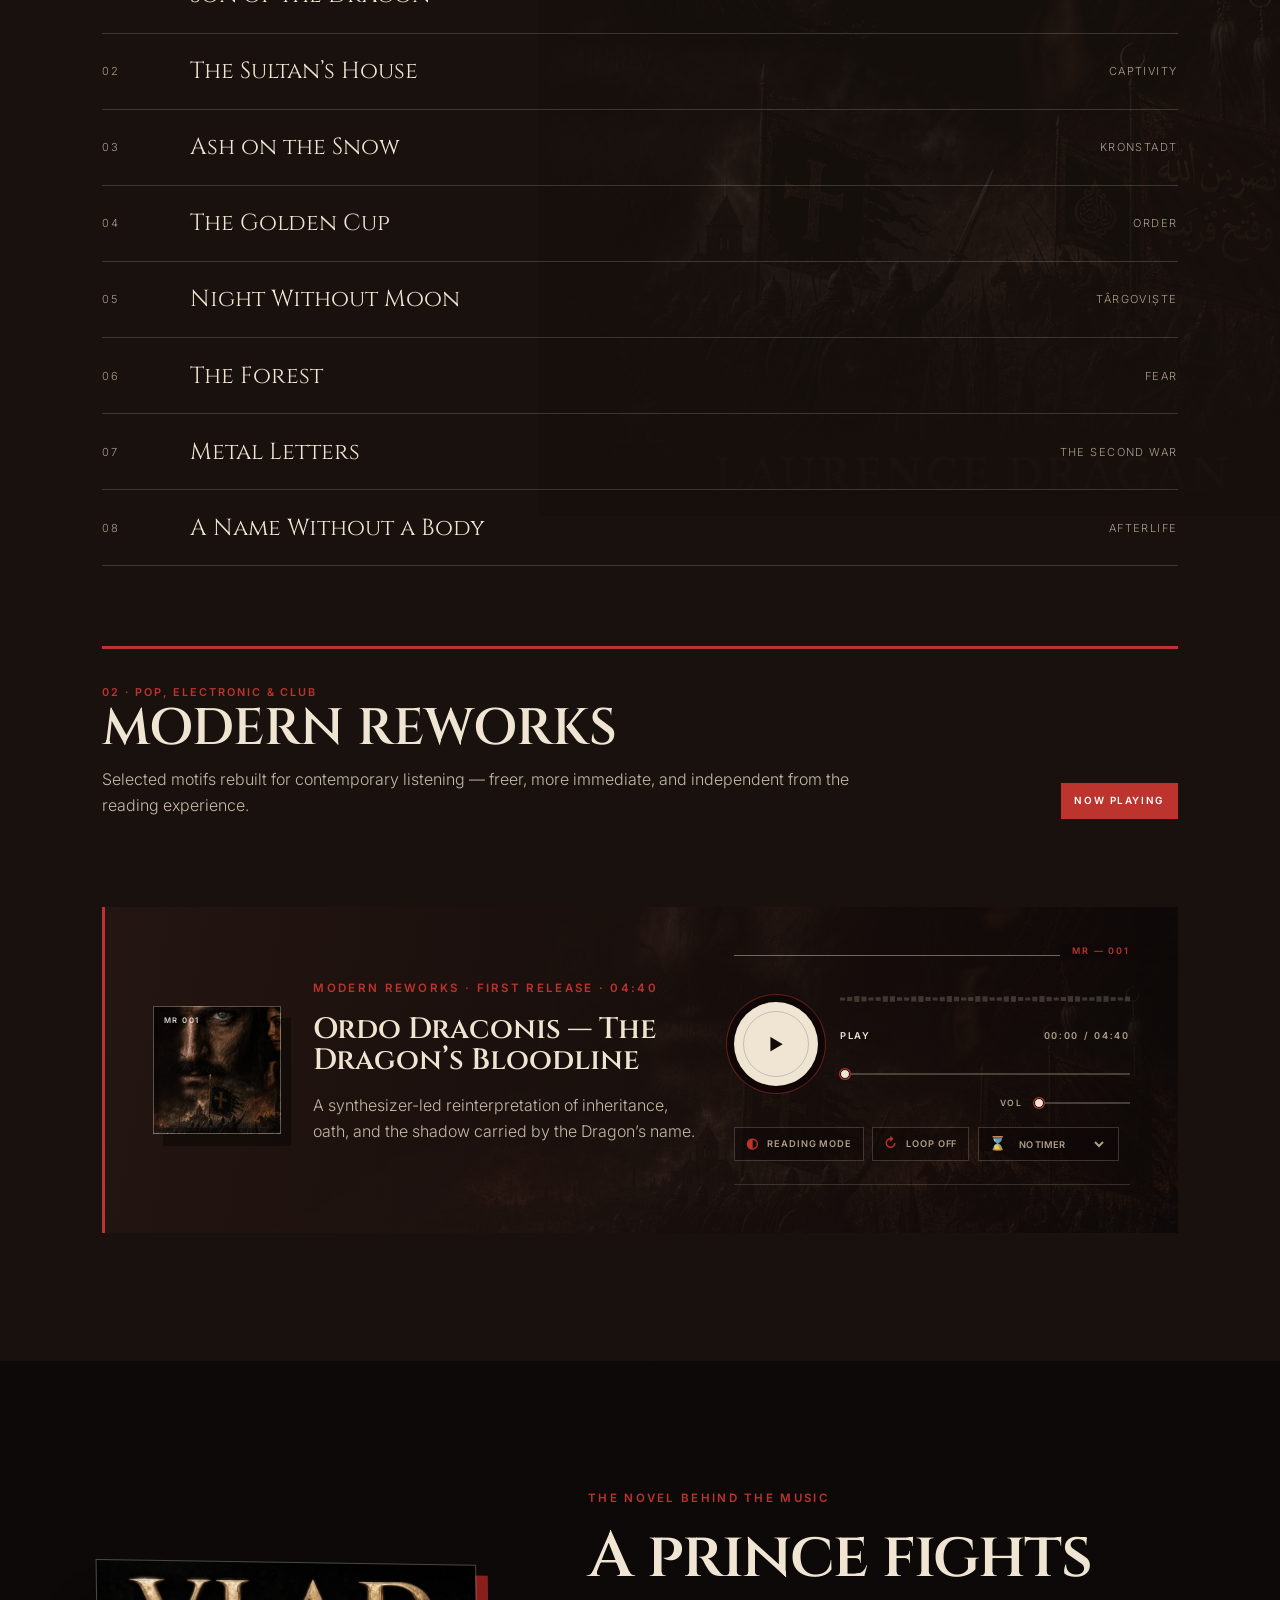
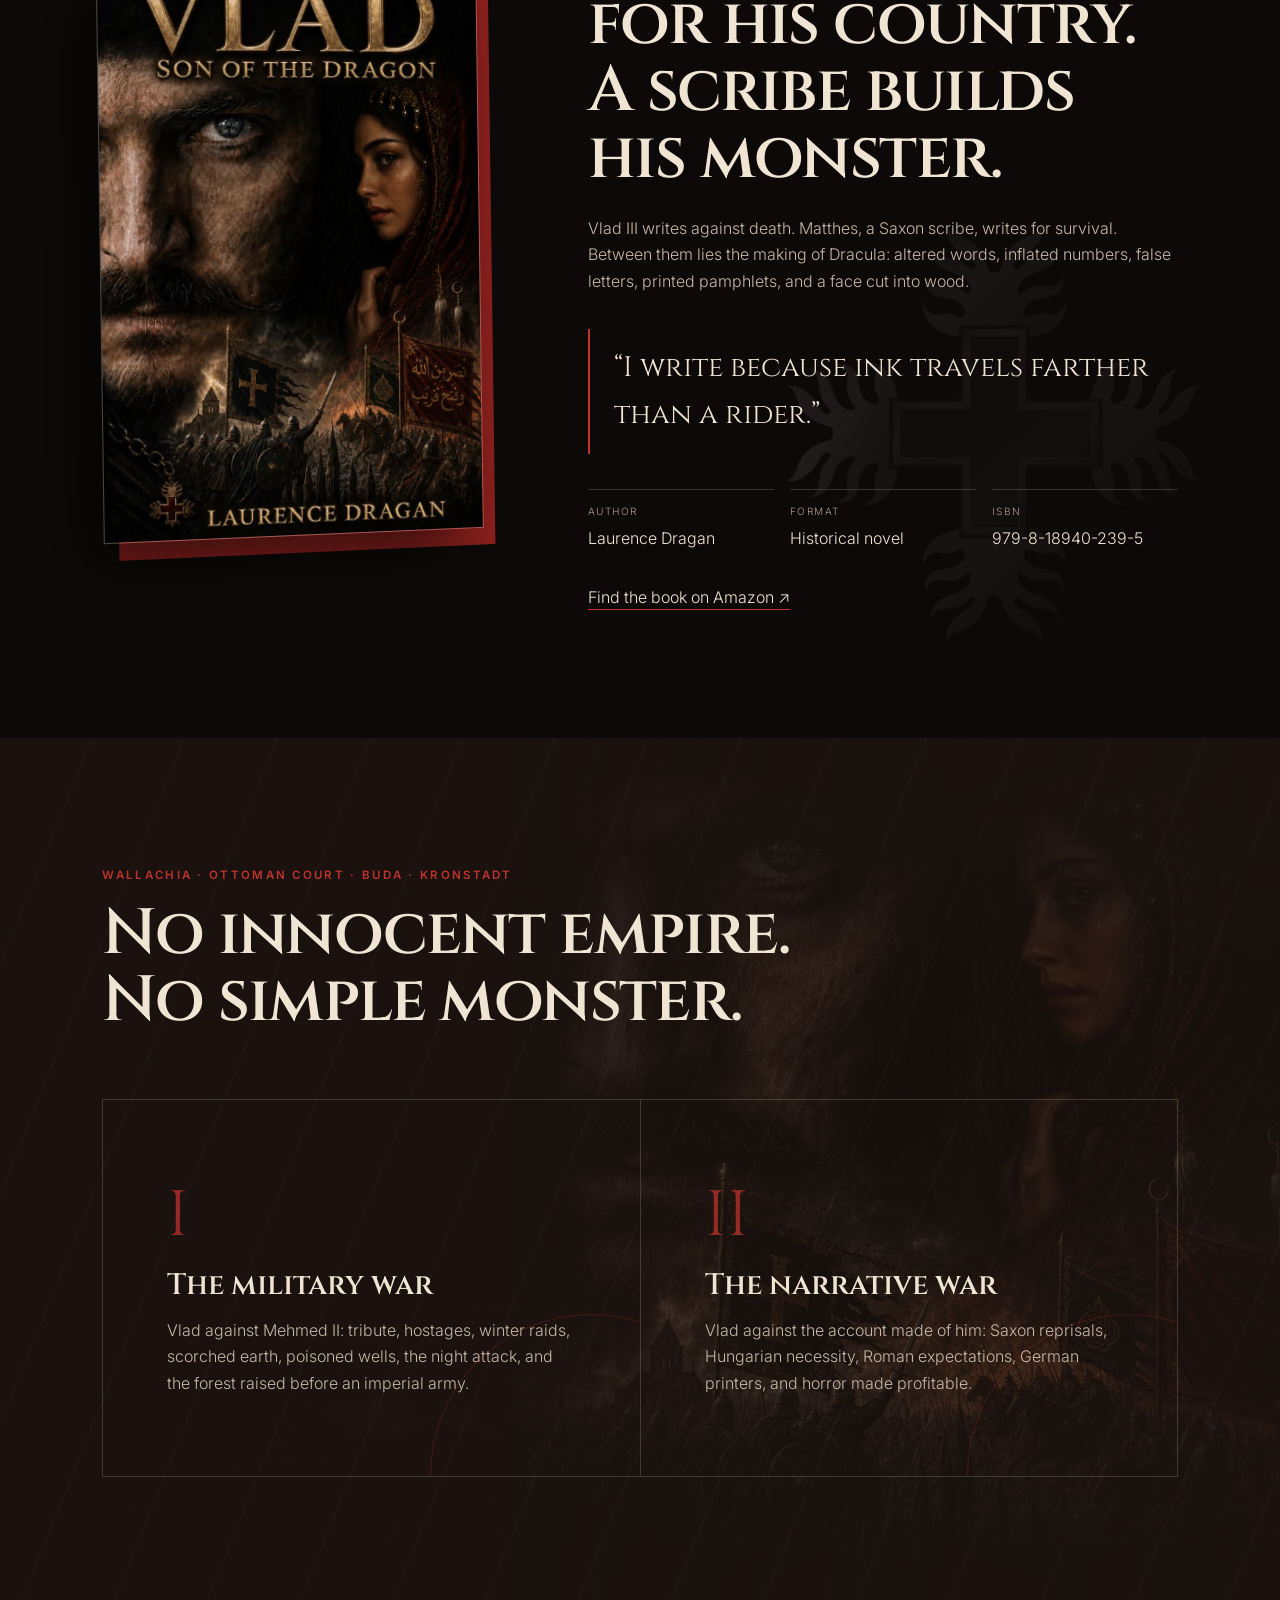
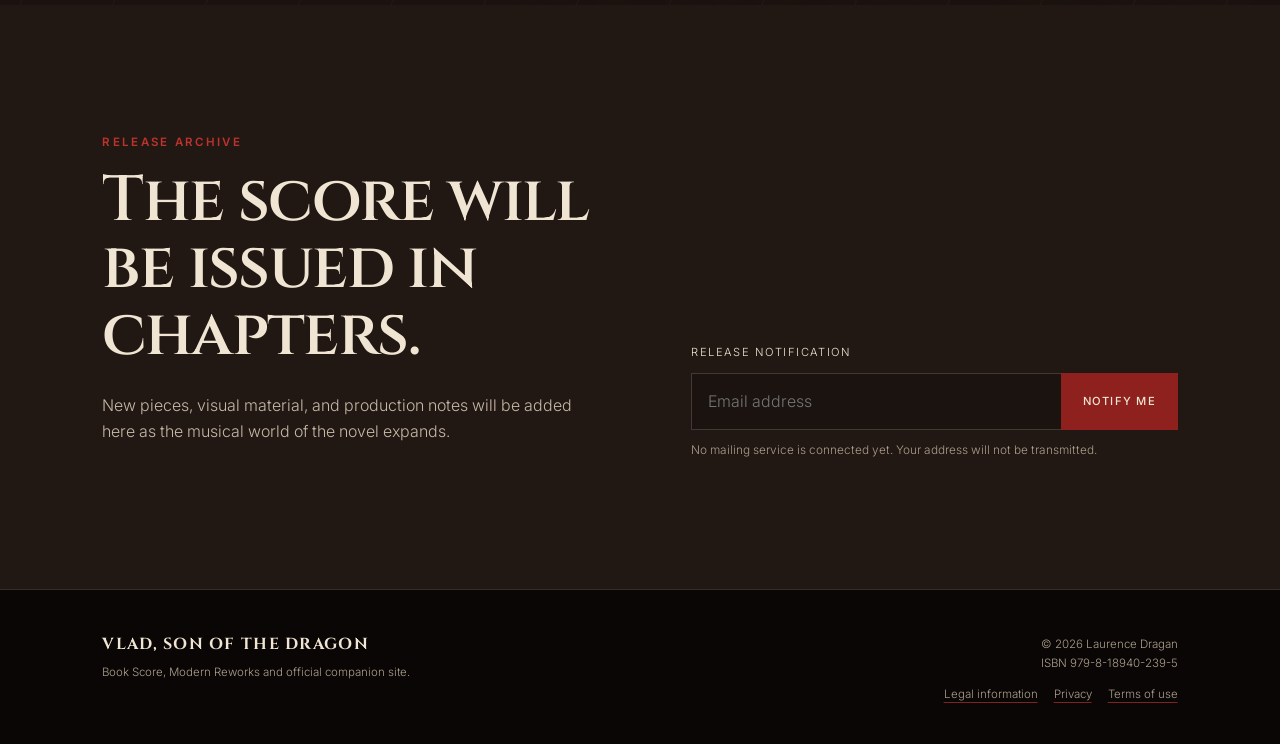
==== commit 704527f1: "Version wider hero mist styles" ====
--- a/index.html
+++ b/index.html
@@ -10,7 +10,7 @@
   <meta property="og:type" content="website">
   <title>Vlad, Son of the Dragon — Book Score & Modern Reworks</title>
   <link rel="icon" type="image/svg+xml" href="assets/order-of-the-dragon-emblem.svg">
-  <link rel="stylesheet" href="styles.css?v=17">
+  <link rel="stylesheet" href="styles.css?v=18">
   <link rel="stylesheet" href="surprises.css?v=16">
   <script src="script.js?v=16" defer></script>
   <script src="surprises.js?v=16" defer></script>
--- a/styles.css
+++ b/styles.css
@@ -1272,45 +1272,45 @@
   content: '';
   position: absolute;
   z-index: 1;
-  inset: 18% -28% -12% 28%;
+  inset: 10% -75% -18% -18%;
   pointer-events: none;
   background:
     radial-gradient(ellipse at 18% 70%, rgba(235, 229, 217, .13) 0 7%, transparent 32%),
     radial-gradient(ellipse at 54% 42%, rgba(214, 218, 216, .10) 0 8%, transparent 34%),
     radial-gradient(ellipse at 86% 68%, rgba(238, 231, 216, .09) 0 6%, transparent 30%);
-  filter: blur(22px);
-  opacity: .56;
-  transform: translate3d(-7%, 0, 0) scale(1.08);
-  animation: hero-mist-drift 24s ease-in-out infinite alternate;
+  filter: blur(34px);
+  opacity: .52;
+  transform: translate3d(-10%, 0, 0) scale(1.32, 1.08);
+  animation: hero-mist-drift 58s ease-in-out infinite alternate;
 }
 .hero-grain::after {
   content: '';
   position: absolute;
-  inset: 44% -35% -22% 20%;
+  inset: 34% -85% -28% -28%;
   background:
     radial-gradient(ellipse at 28% 54%, rgba(239, 235, 225, .11), transparent 34%),
     radial-gradient(ellipse at 72% 64%, rgba(205, 211, 210, .08), transparent 38%);
-  filter: blur(32px);
-  opacity: .48;
-  transform: translate3d(8%, 0, 0);
-  animation: hero-mist-return 34s ease-in-out infinite alternate;
+  filter: blur(46px);
+  opacity: .44;
+  transform: translate3d(9%, 0, 0) scale(1.4, 1.12);
+  animation: hero-mist-return 79s ease-in-out infinite alternate;
 }
 @keyframes hero-mist-drift {
-  0% { transform: translate3d(-8%, 1%, 0) scale(1.06); opacity: .42; }
-  48% { opacity: .62; }
-  100% { transform: translate3d(9%, -2%, 0) scale(1.13); opacity: .48; }
+  0% { transform: translate3d(-11%, 1%, 0) scale(1.3, 1.07); opacity: .38; }
+  48% { opacity: .56; }
+  100% { transform: translate3d(7%, -2%, 0) scale(1.42, 1.11); opacity: .45; }
 }
 @keyframes hero-mist-return {
-  0% { transform: translate3d(10%, 0, 0) scale(1); opacity: .34; }
-  100% { transform: translate3d(-9%, -3%, 0) scale(1.12); opacity: .53; }
+  0% { transform: translate3d(9%, 0, 0) scale(1.38, 1.08); opacity: .31; }
+  100% { transform: translate3d(-7%, -3%, 0) scale(1.5, 1.14); opacity: .48; }
 }
 body.reading-mode .hero::after,
 body.reading-mode .hero-grain::after {
   display: none;
 }
 @media (max-width: 820px) {
-  .hero::after { inset: 22% -45% -8% 8%; opacity: .44; }
-  .hero-grain::after { inset-inline: -45%; }
+  .hero::after { inset: 18% -90% -12% -35%; opacity: .4; }
+  .hero-grain::after { inset-inline: -95%; }
 }
 @media (prefers-reduced-motion: reduce) {
   .hero::after,
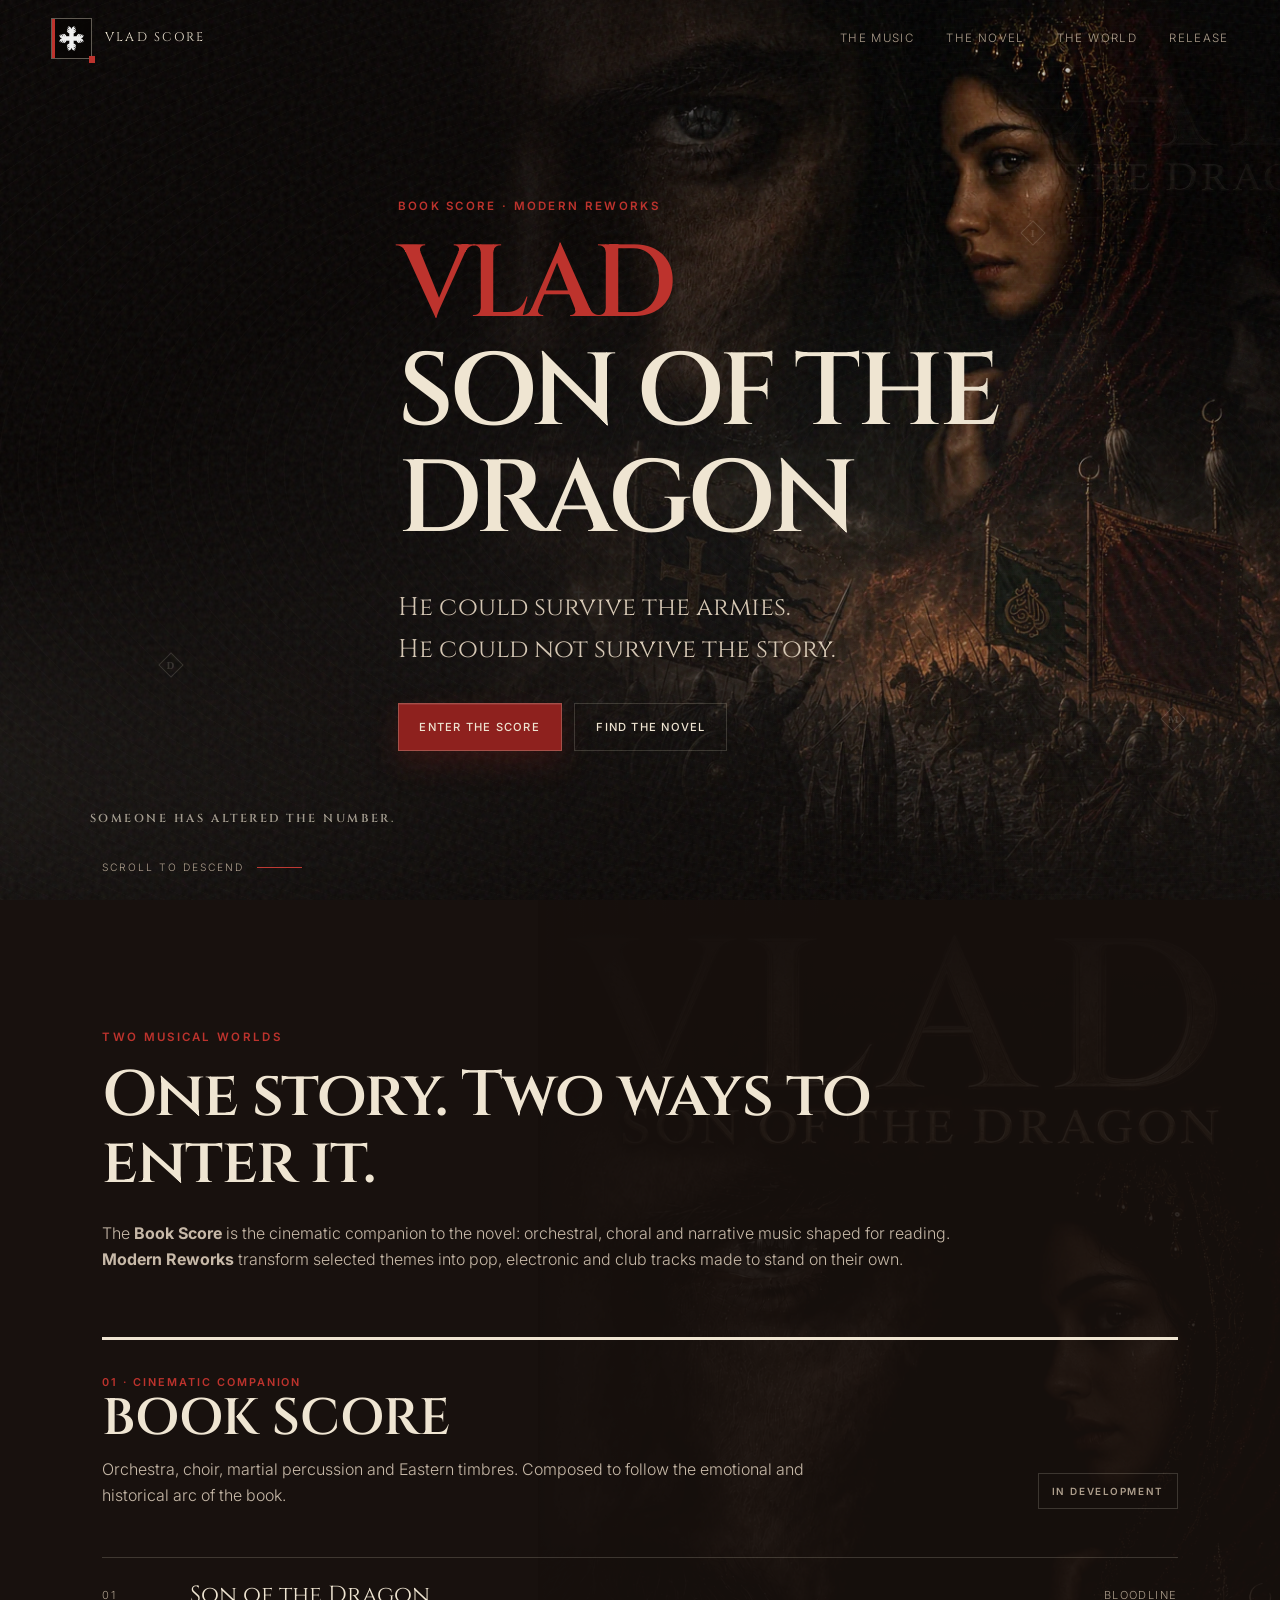
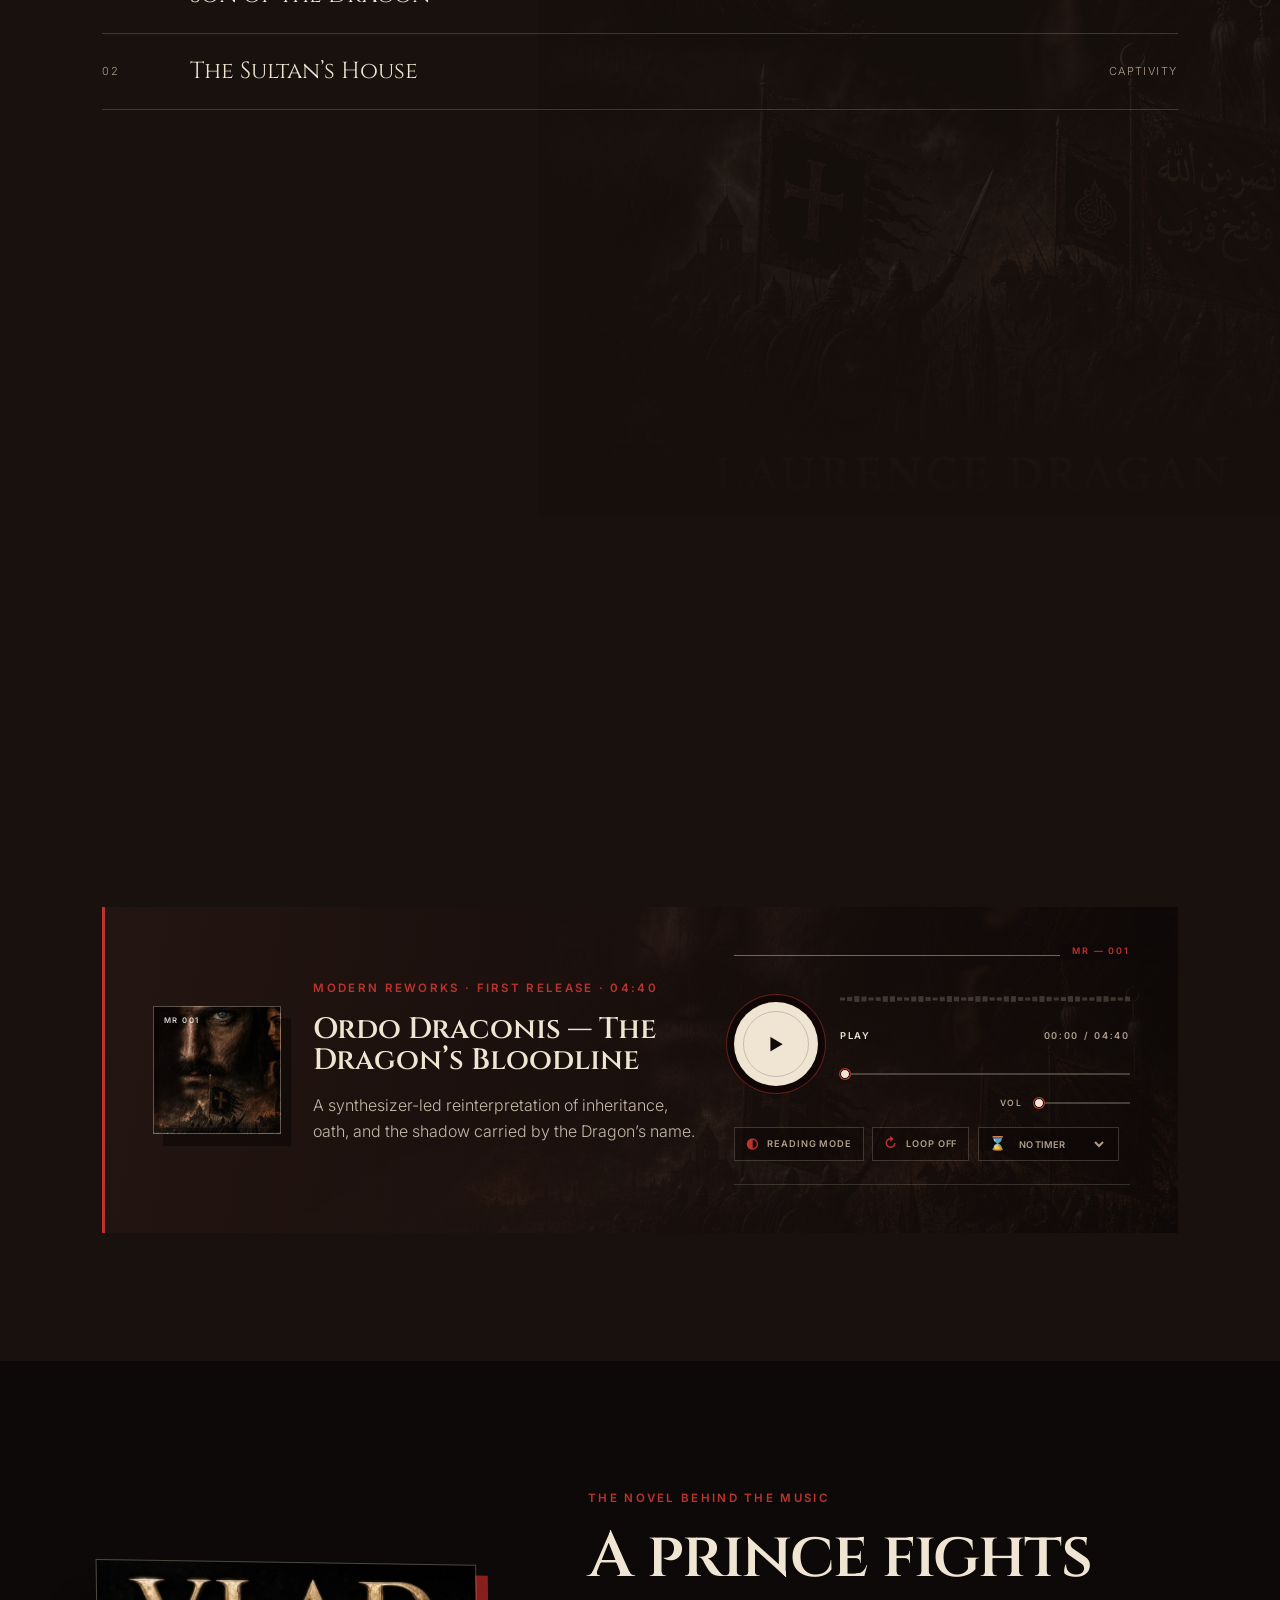
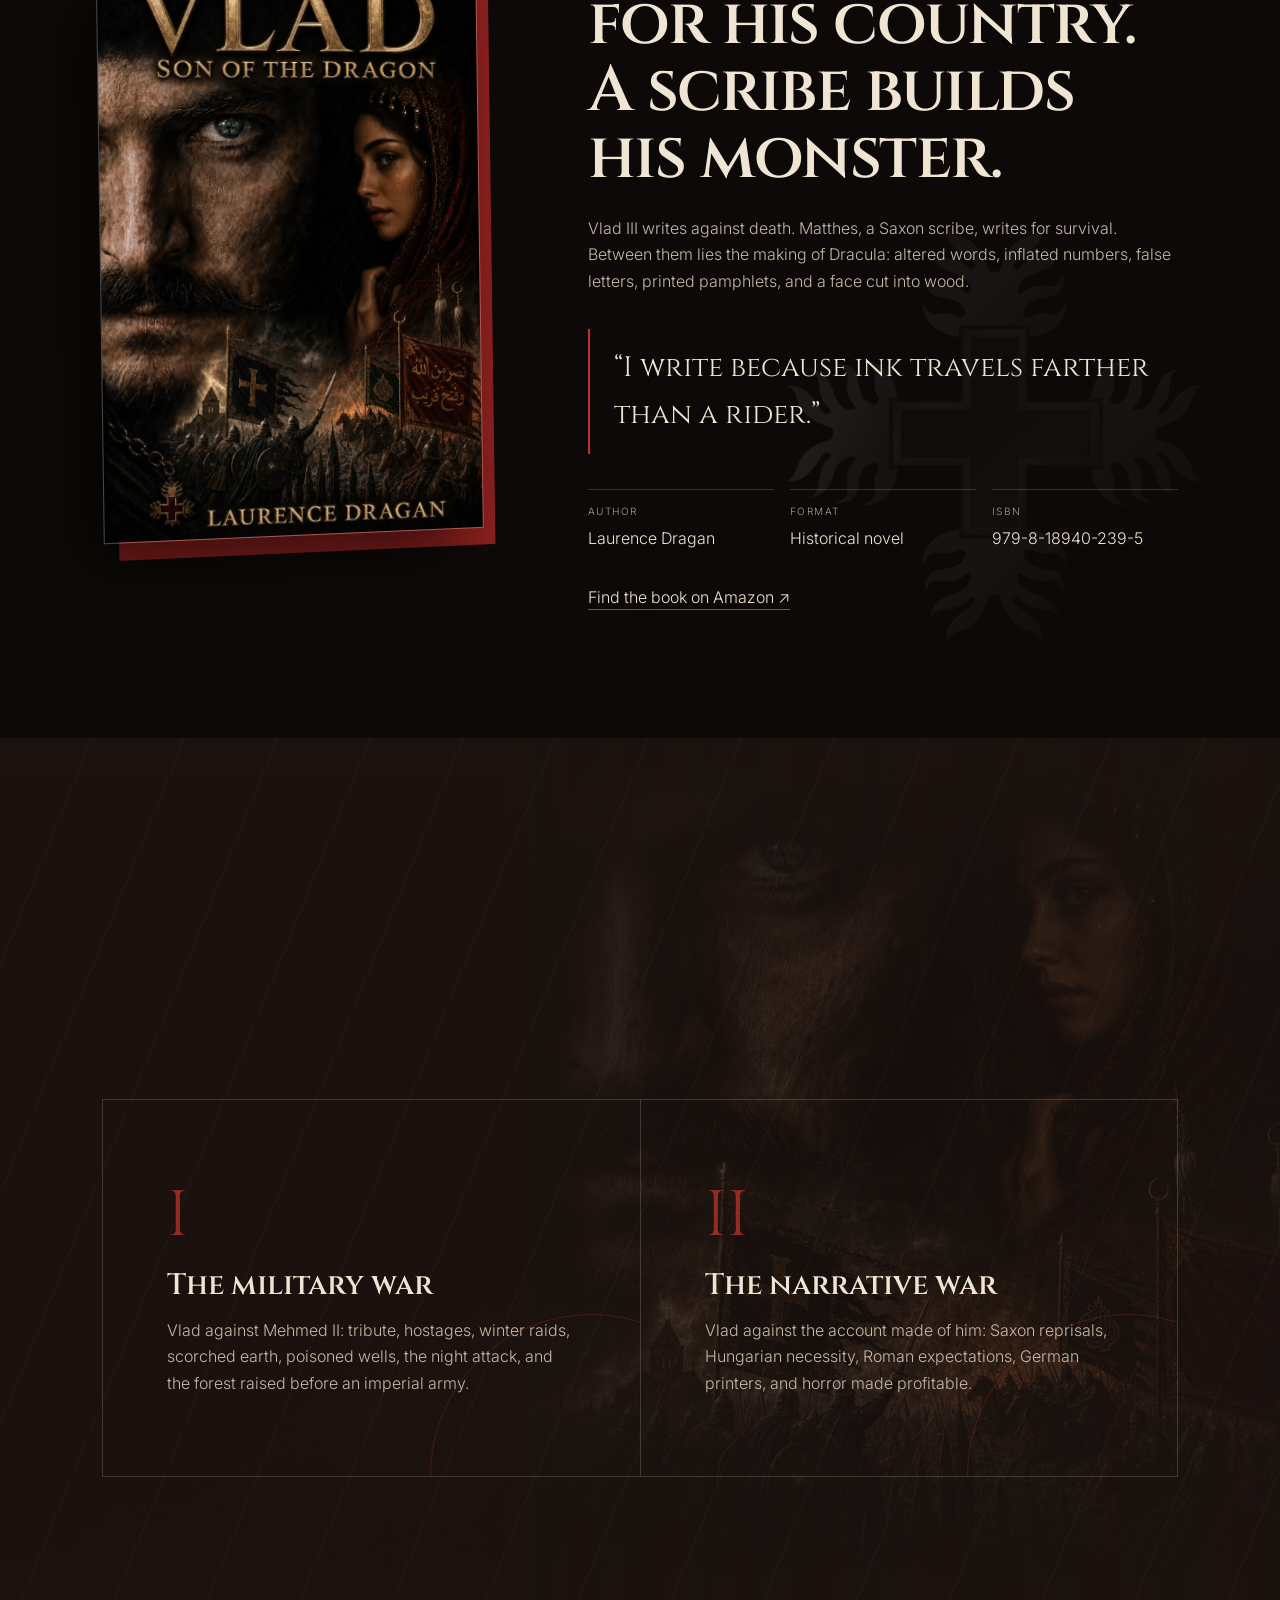
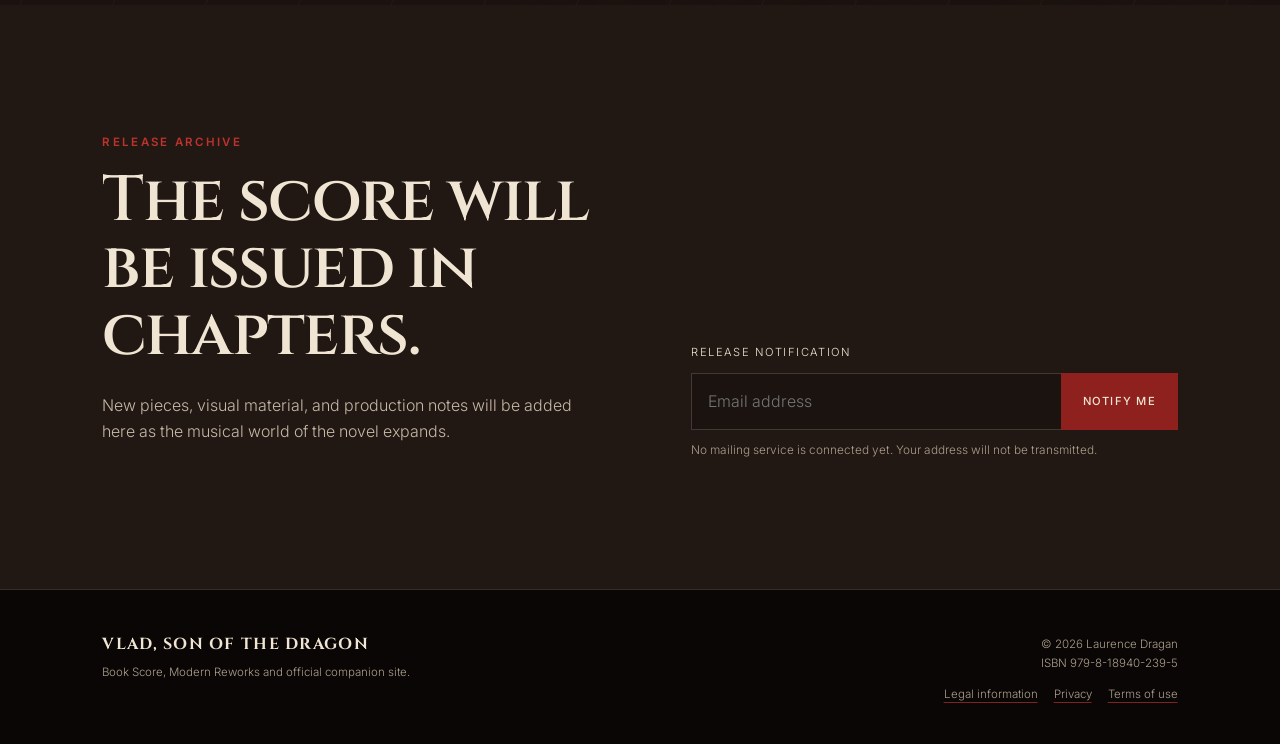
==== commit 1b1f1b8f: "Add hero atmosphere layers" ====
--- a/index.html
+++ b/index.html
@@ -10,9 +10,9 @@
   <meta property="og:type" content="website">
   <title>Vlad, Son of the Dragon — Book Score & Modern Reworks</title>
   <link rel="icon" type="image/svg+xml" href="assets/order-of-the-dragon-emblem.svg">
-  <link rel="stylesheet" href="styles.css?v=18">
+  <link rel="stylesheet" href="styles.css?v=19">
   <link rel="stylesheet" href="surprises.css?v=16">
-  <script src="script.js?v=16" defer></script>
+  <script src="script.js?v=17" defer></script>
   <script src="surprises.js?v=16" defer></script>
 </head>
 <body>
@@ -34,6 +34,11 @@
 
   <main id="main">
     <section id="top" class="hero" aria-labelledby="hero-title">
+      <div class="hero-atmosphere" aria-hidden="true">
+        <span class="hero-light"></span>
+        <span class="hero-glint"></span>
+        <span class="hero-vignette"></span>
+      </div>
       <div class="hero-grain" aria-hidden="true"></div>
       <div class="hero-copy">
         <p class="eyebrow">Book Score · Modern Reworks</p>
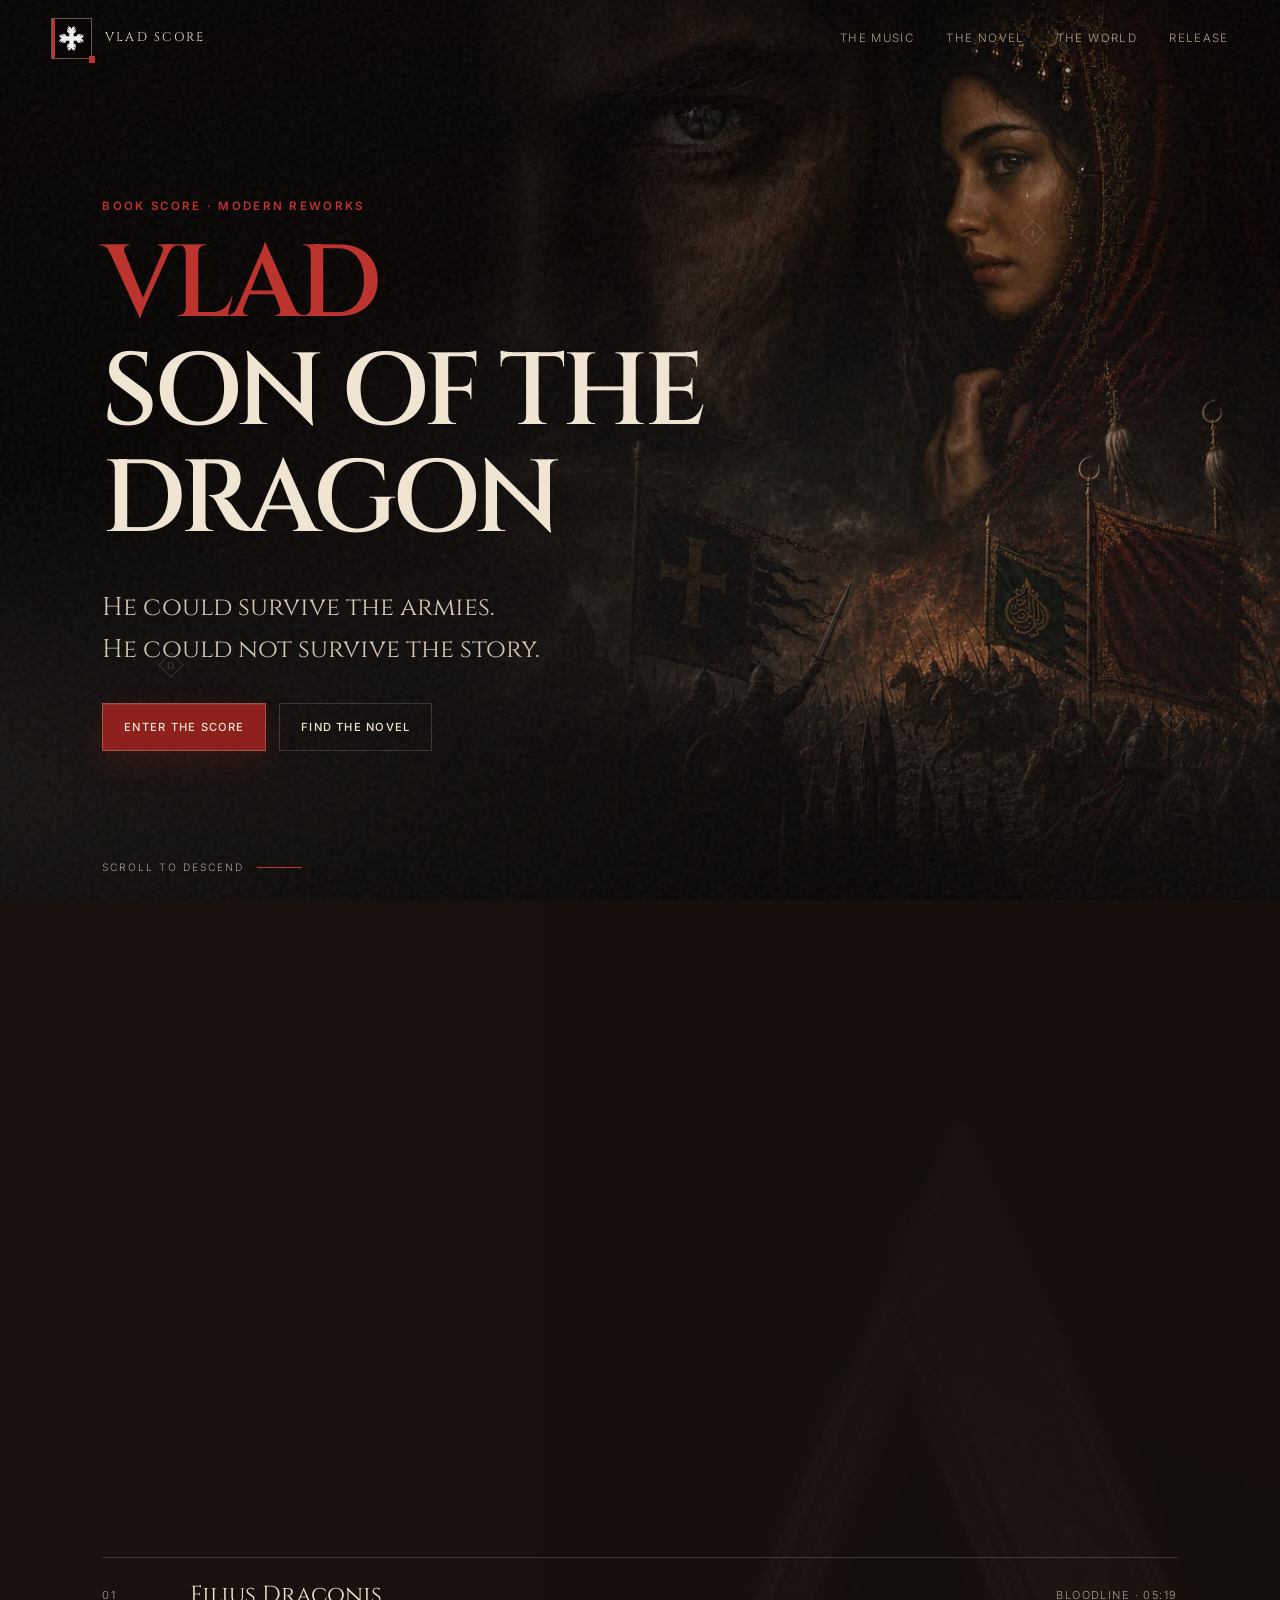
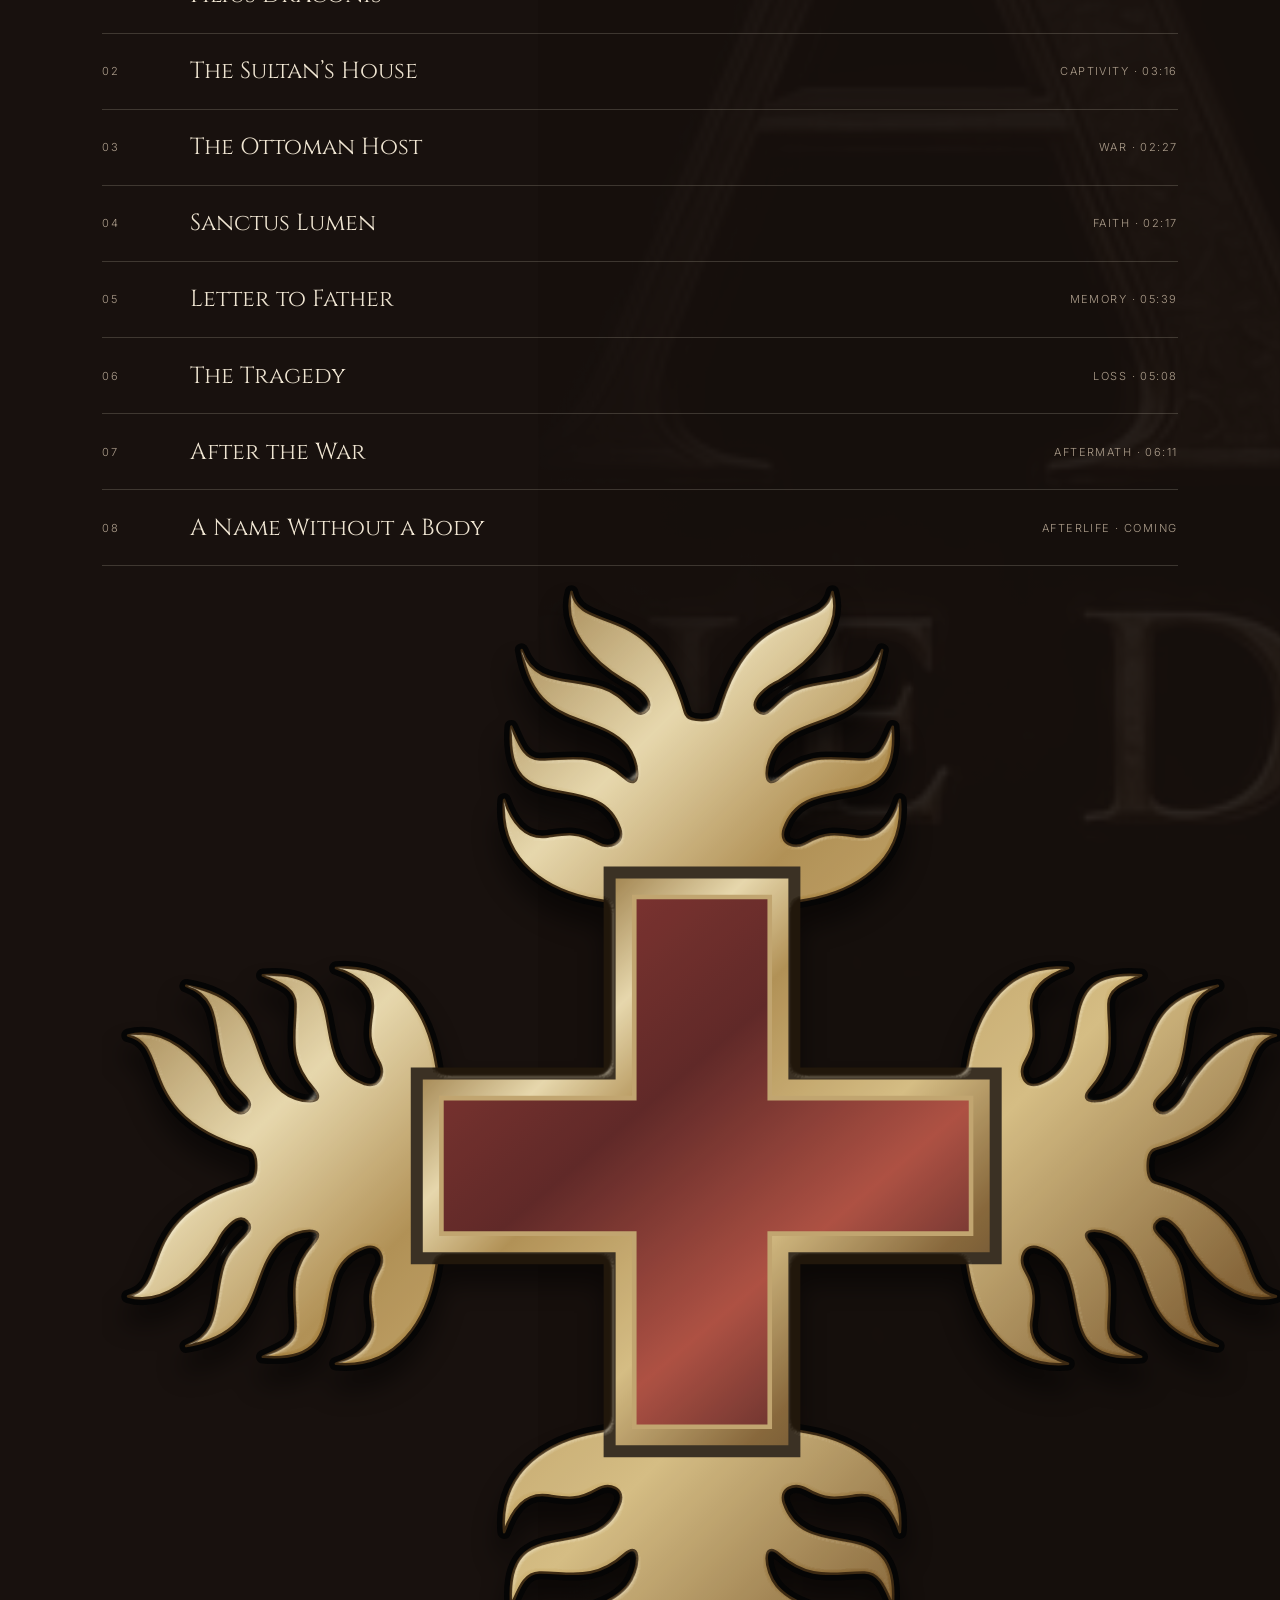
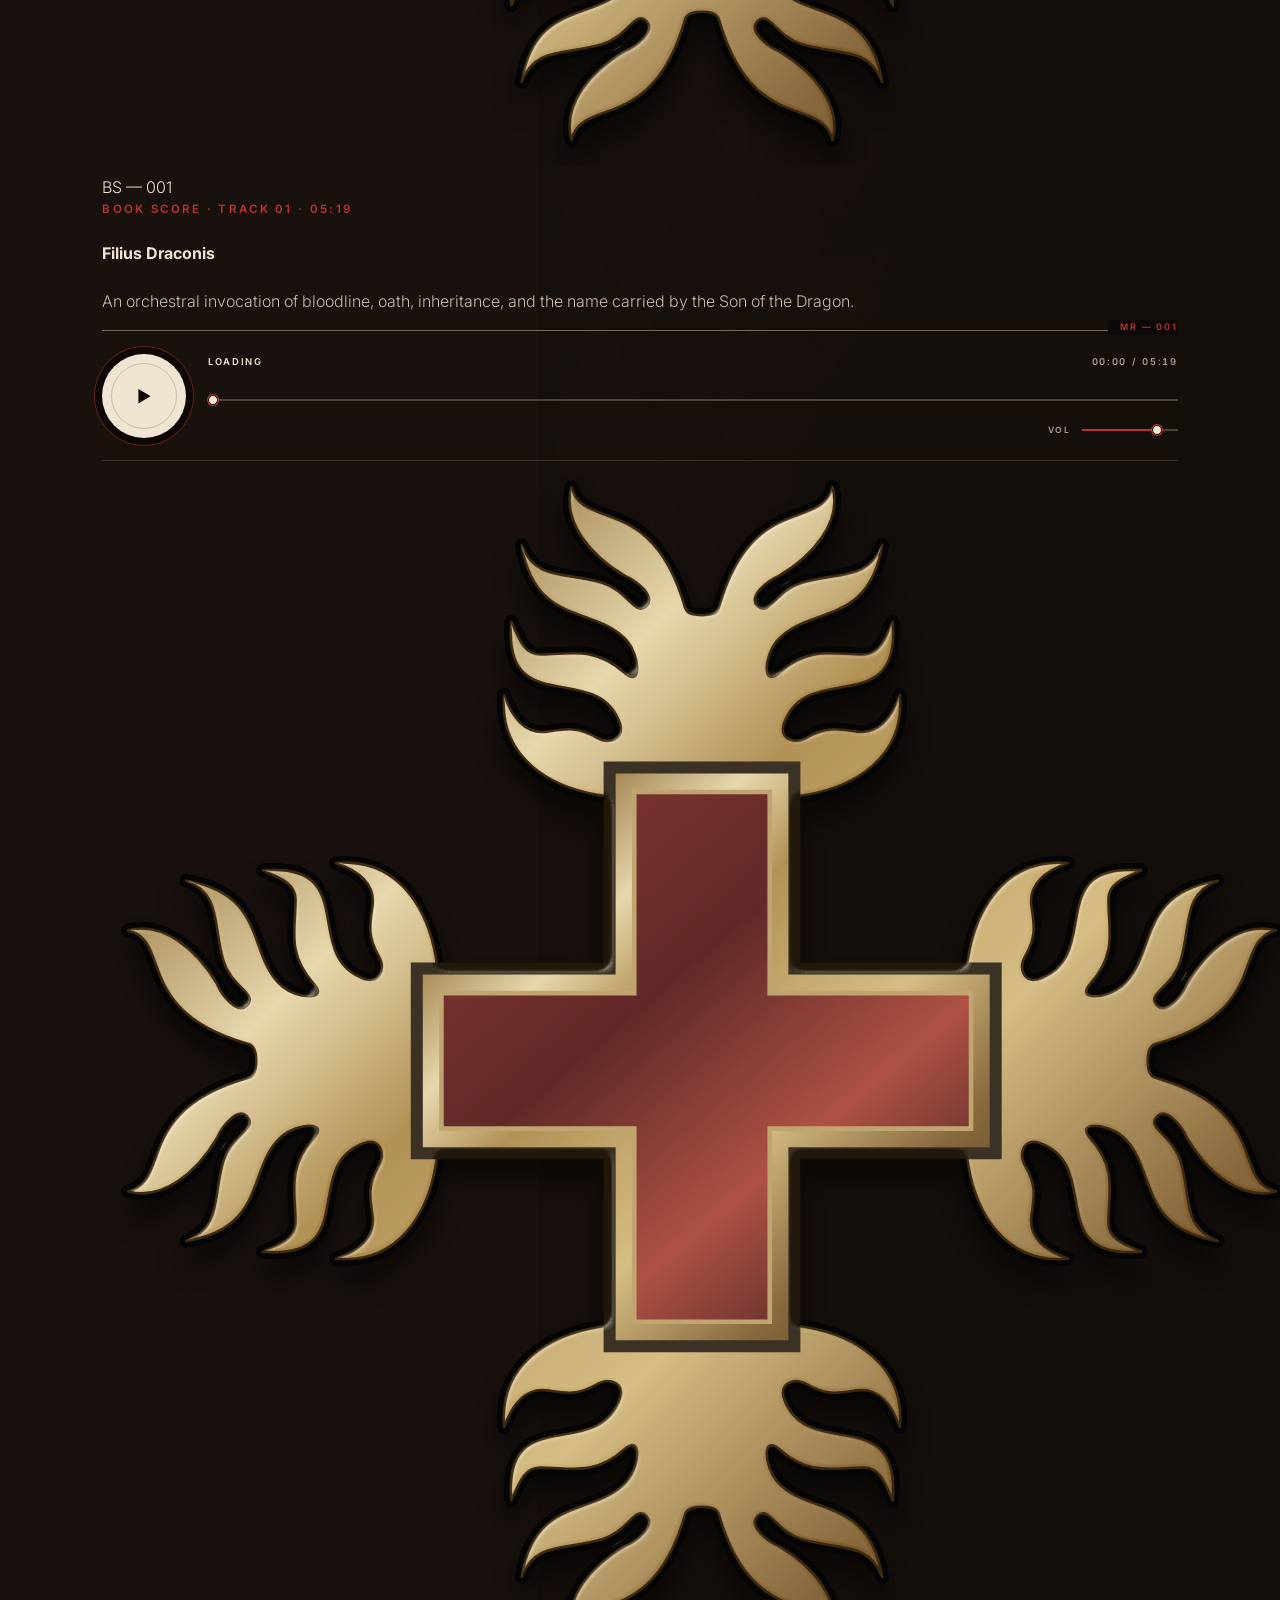
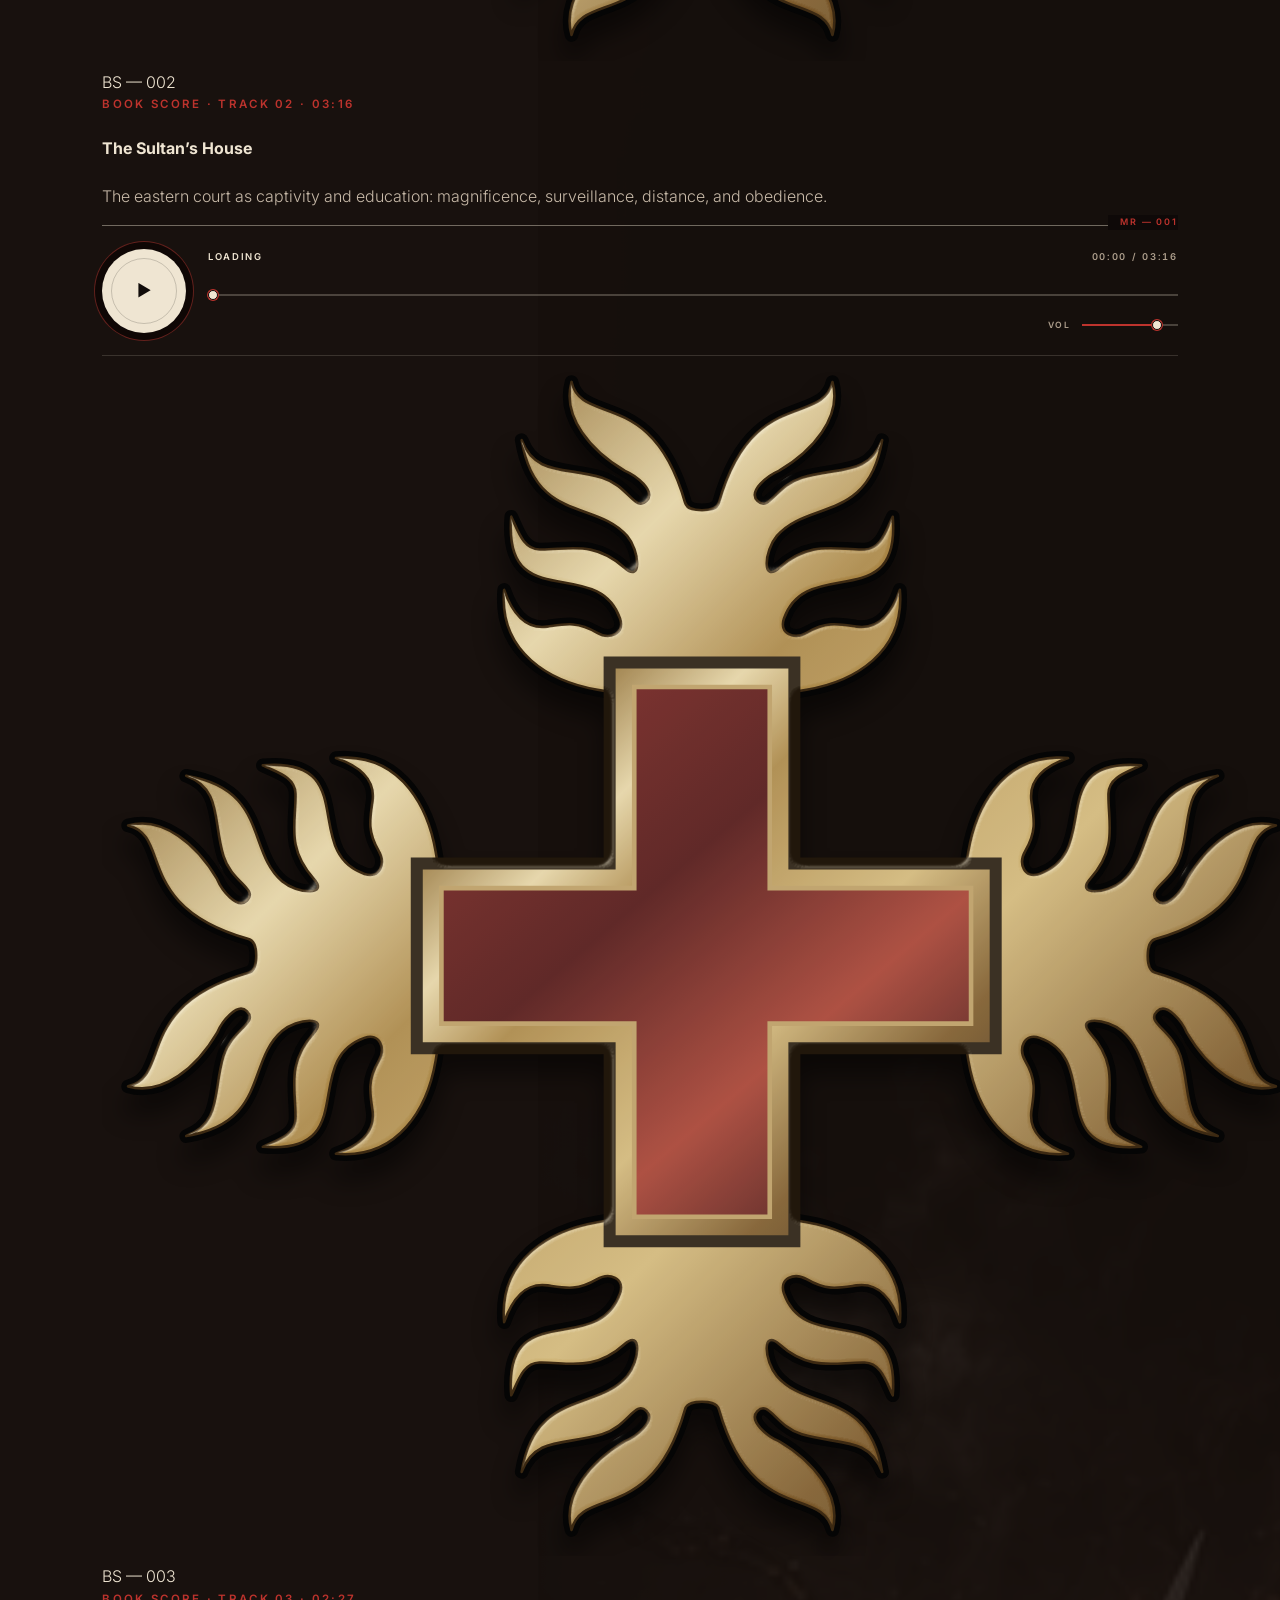
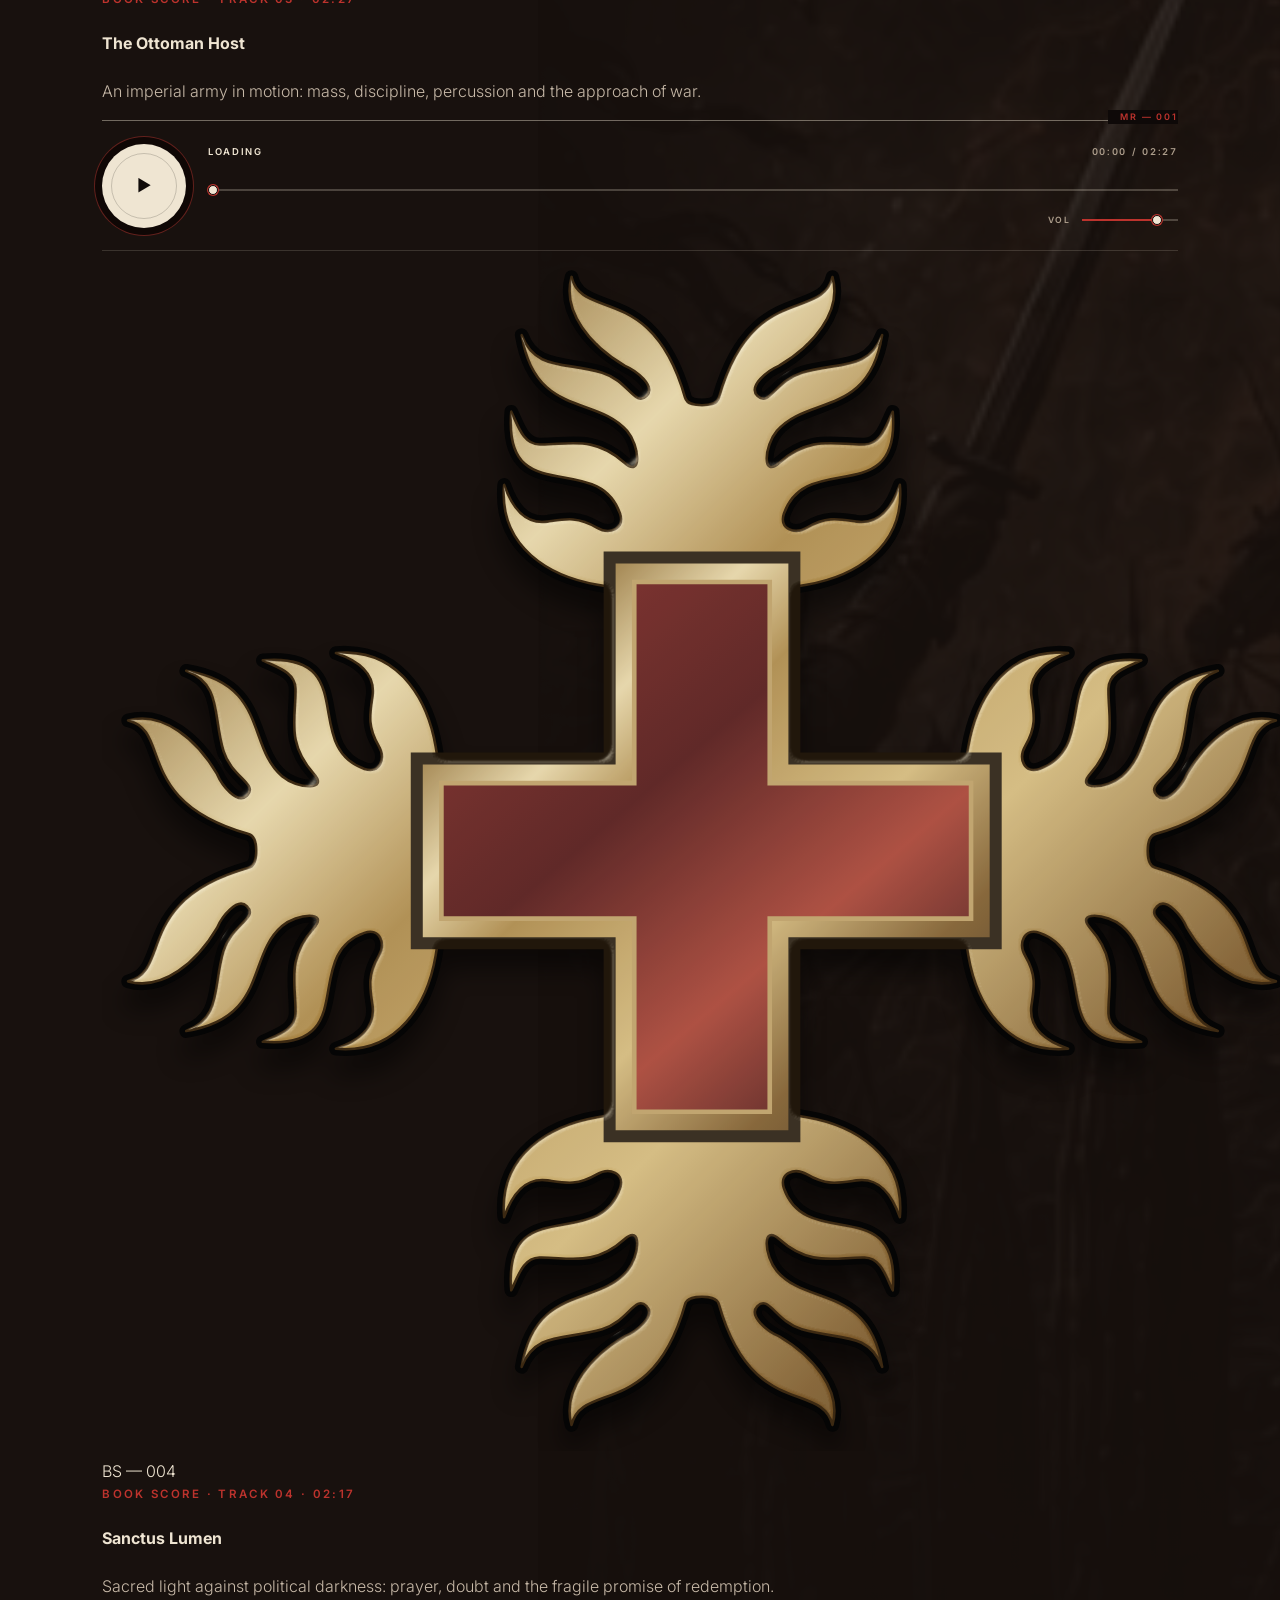
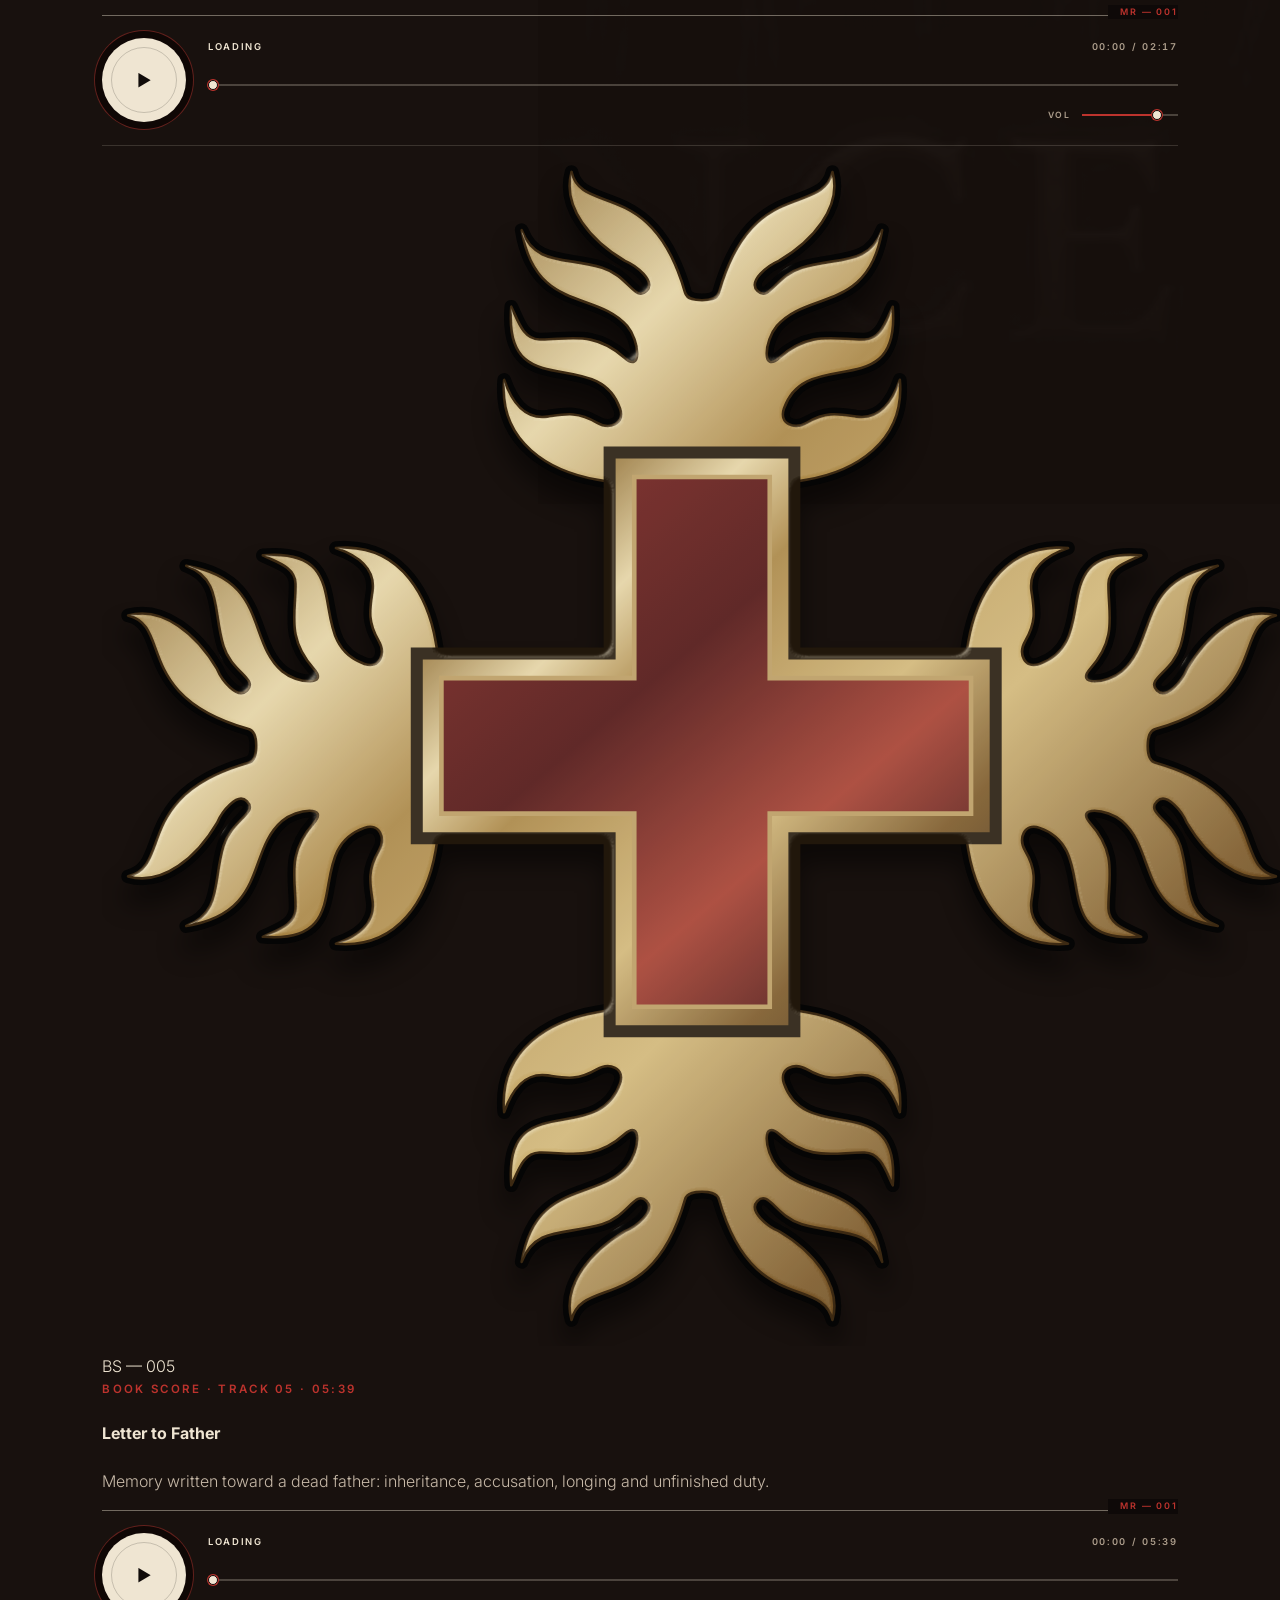
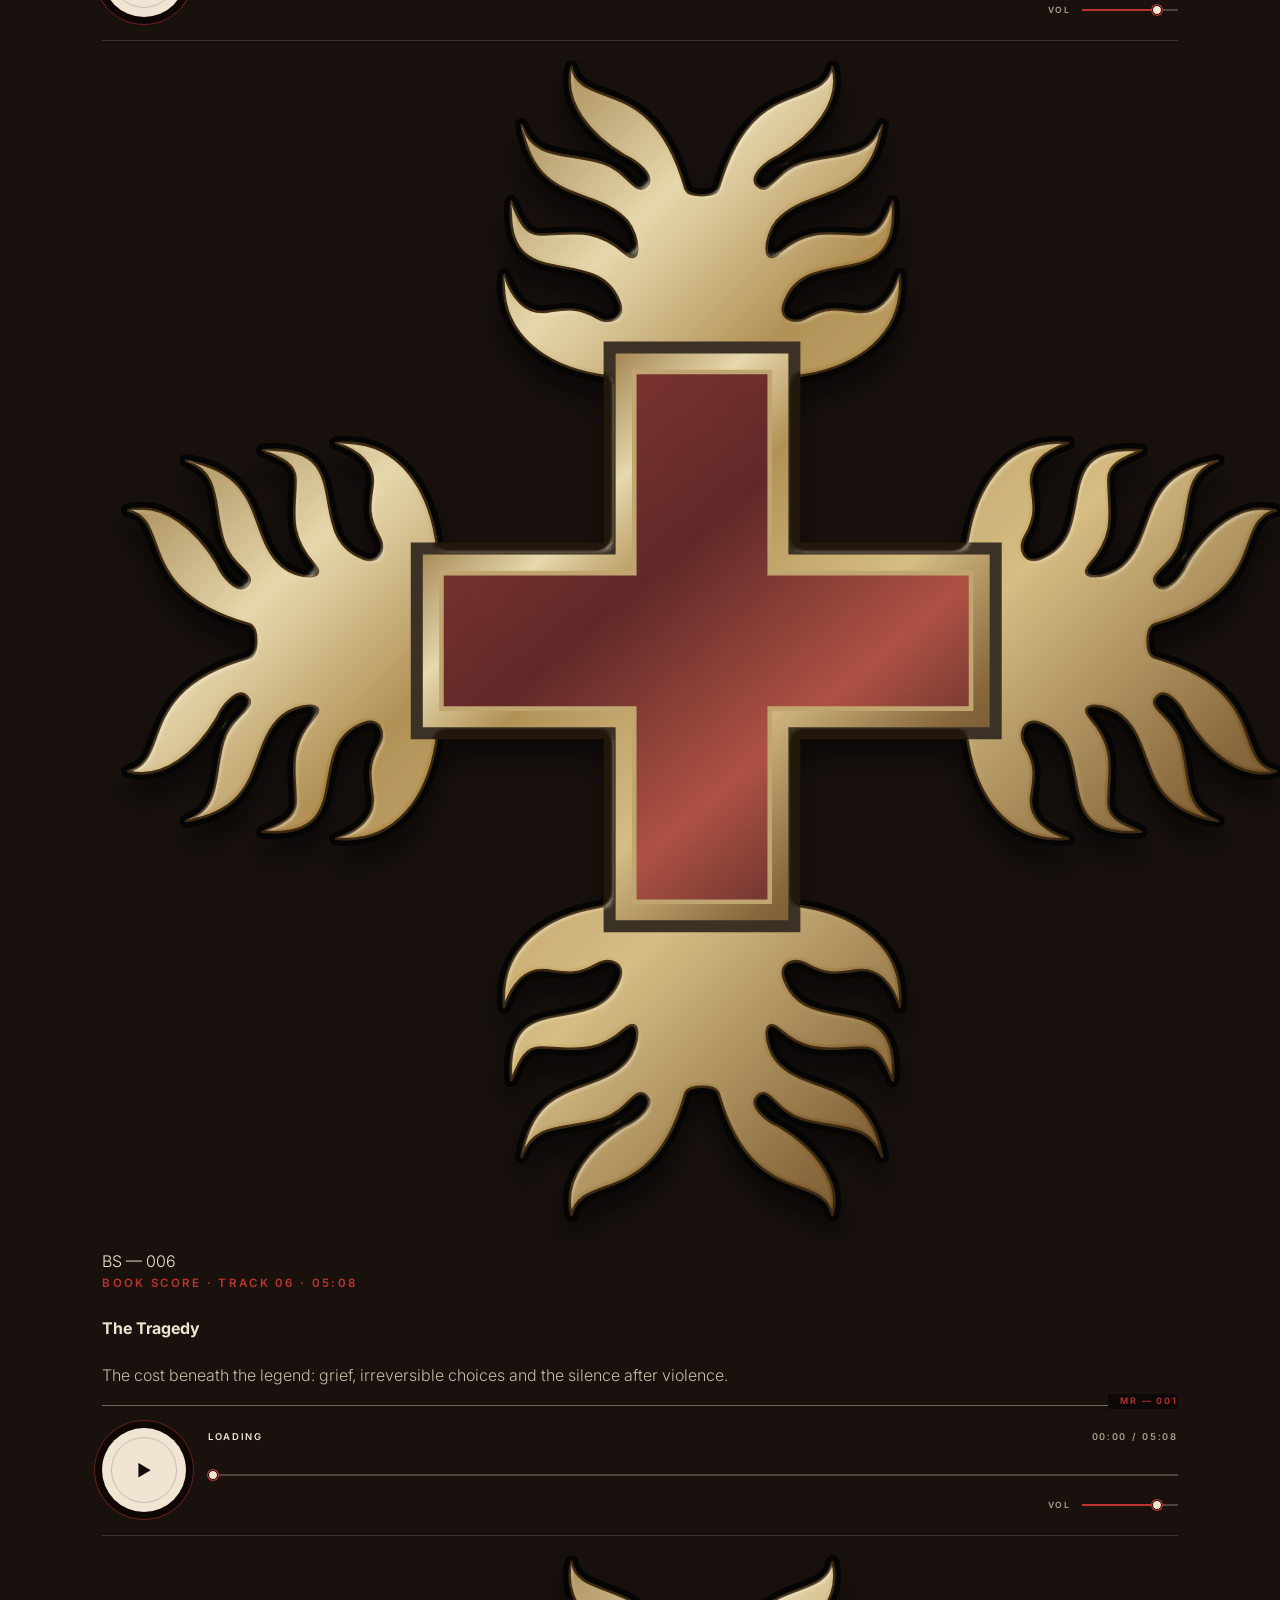
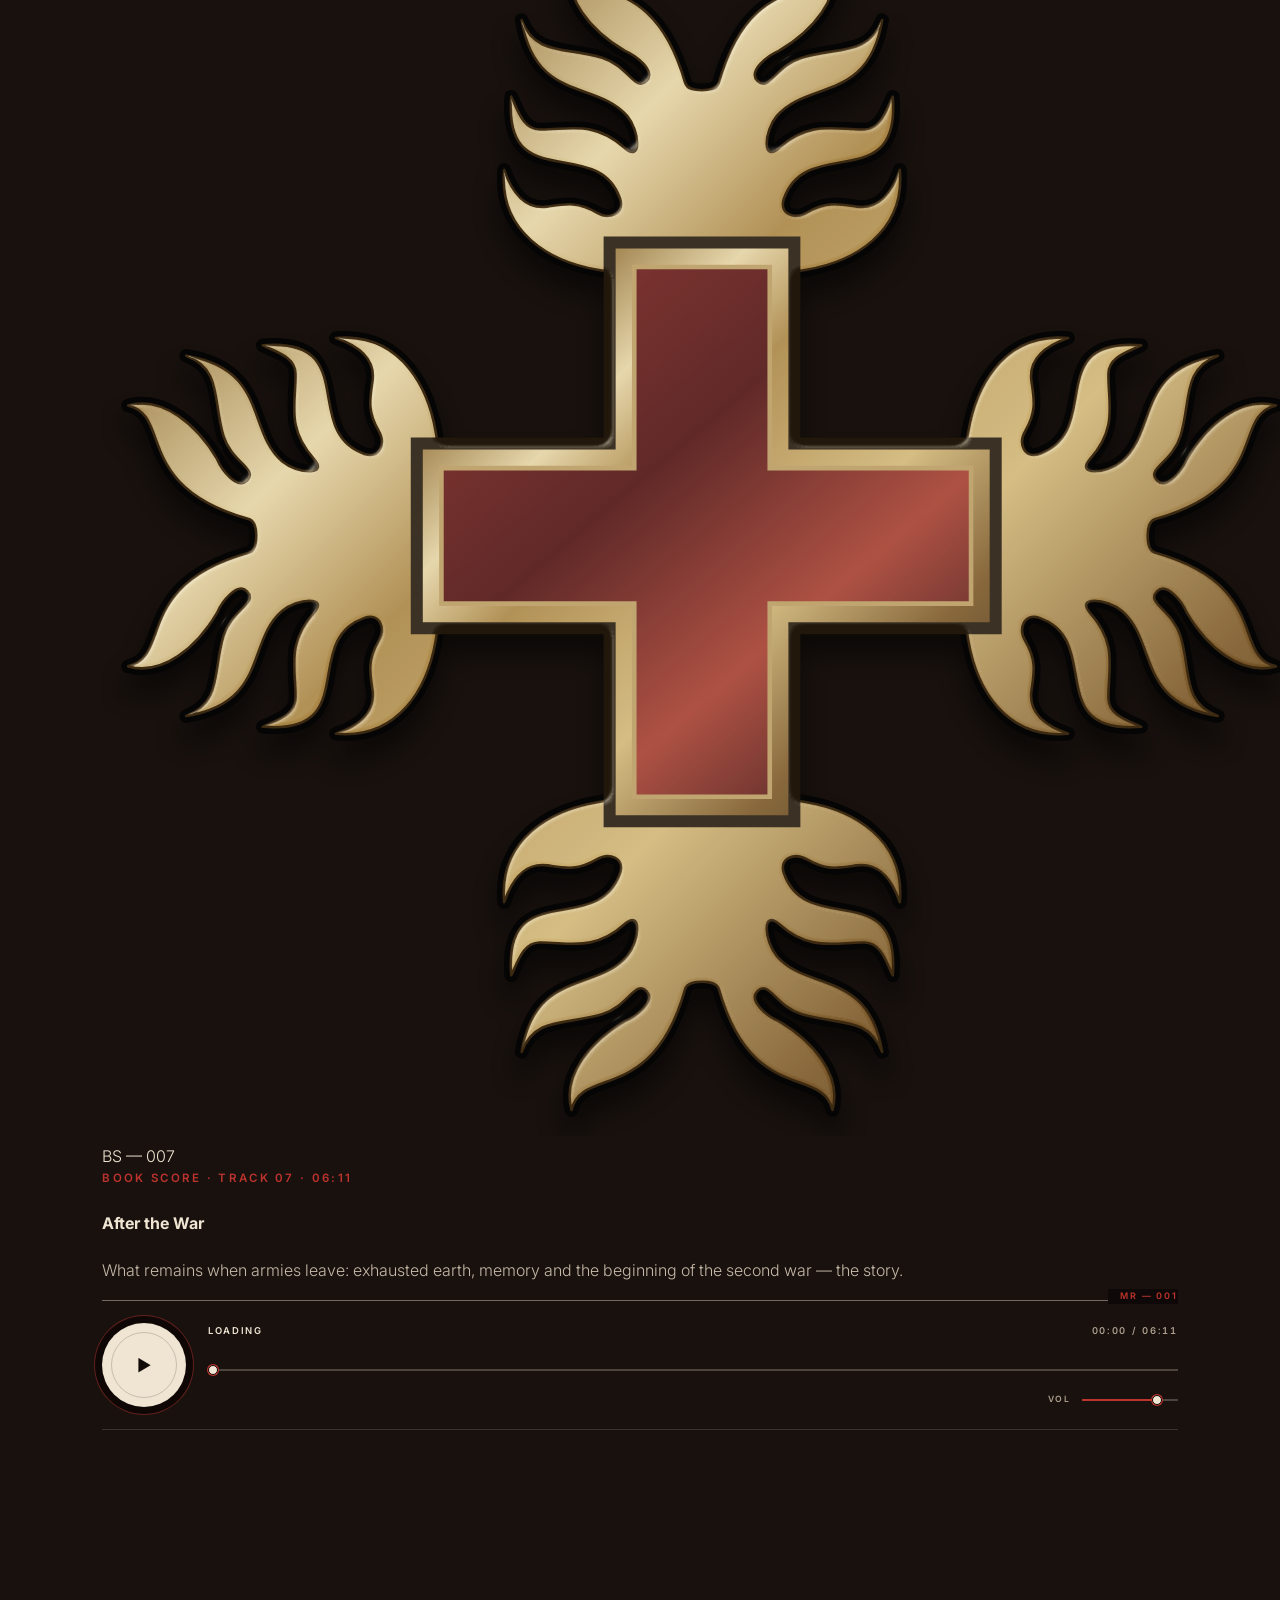
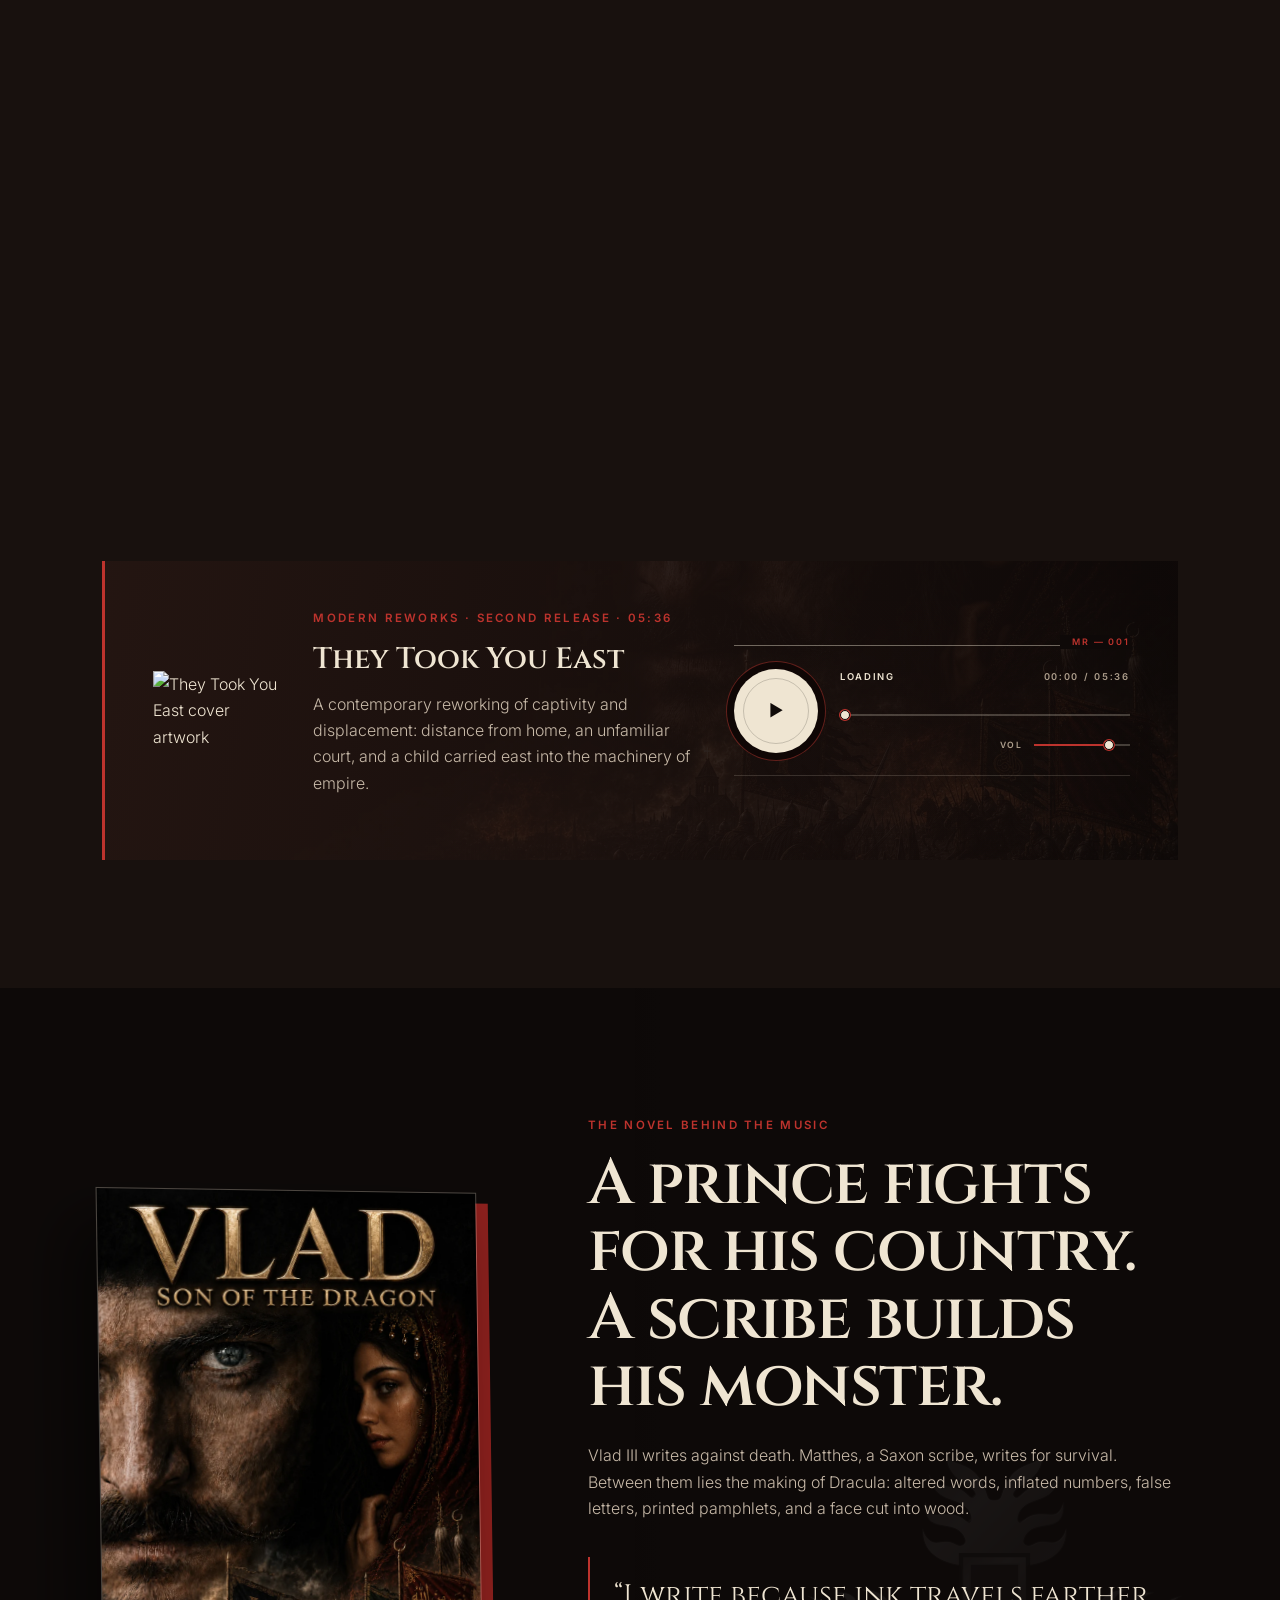
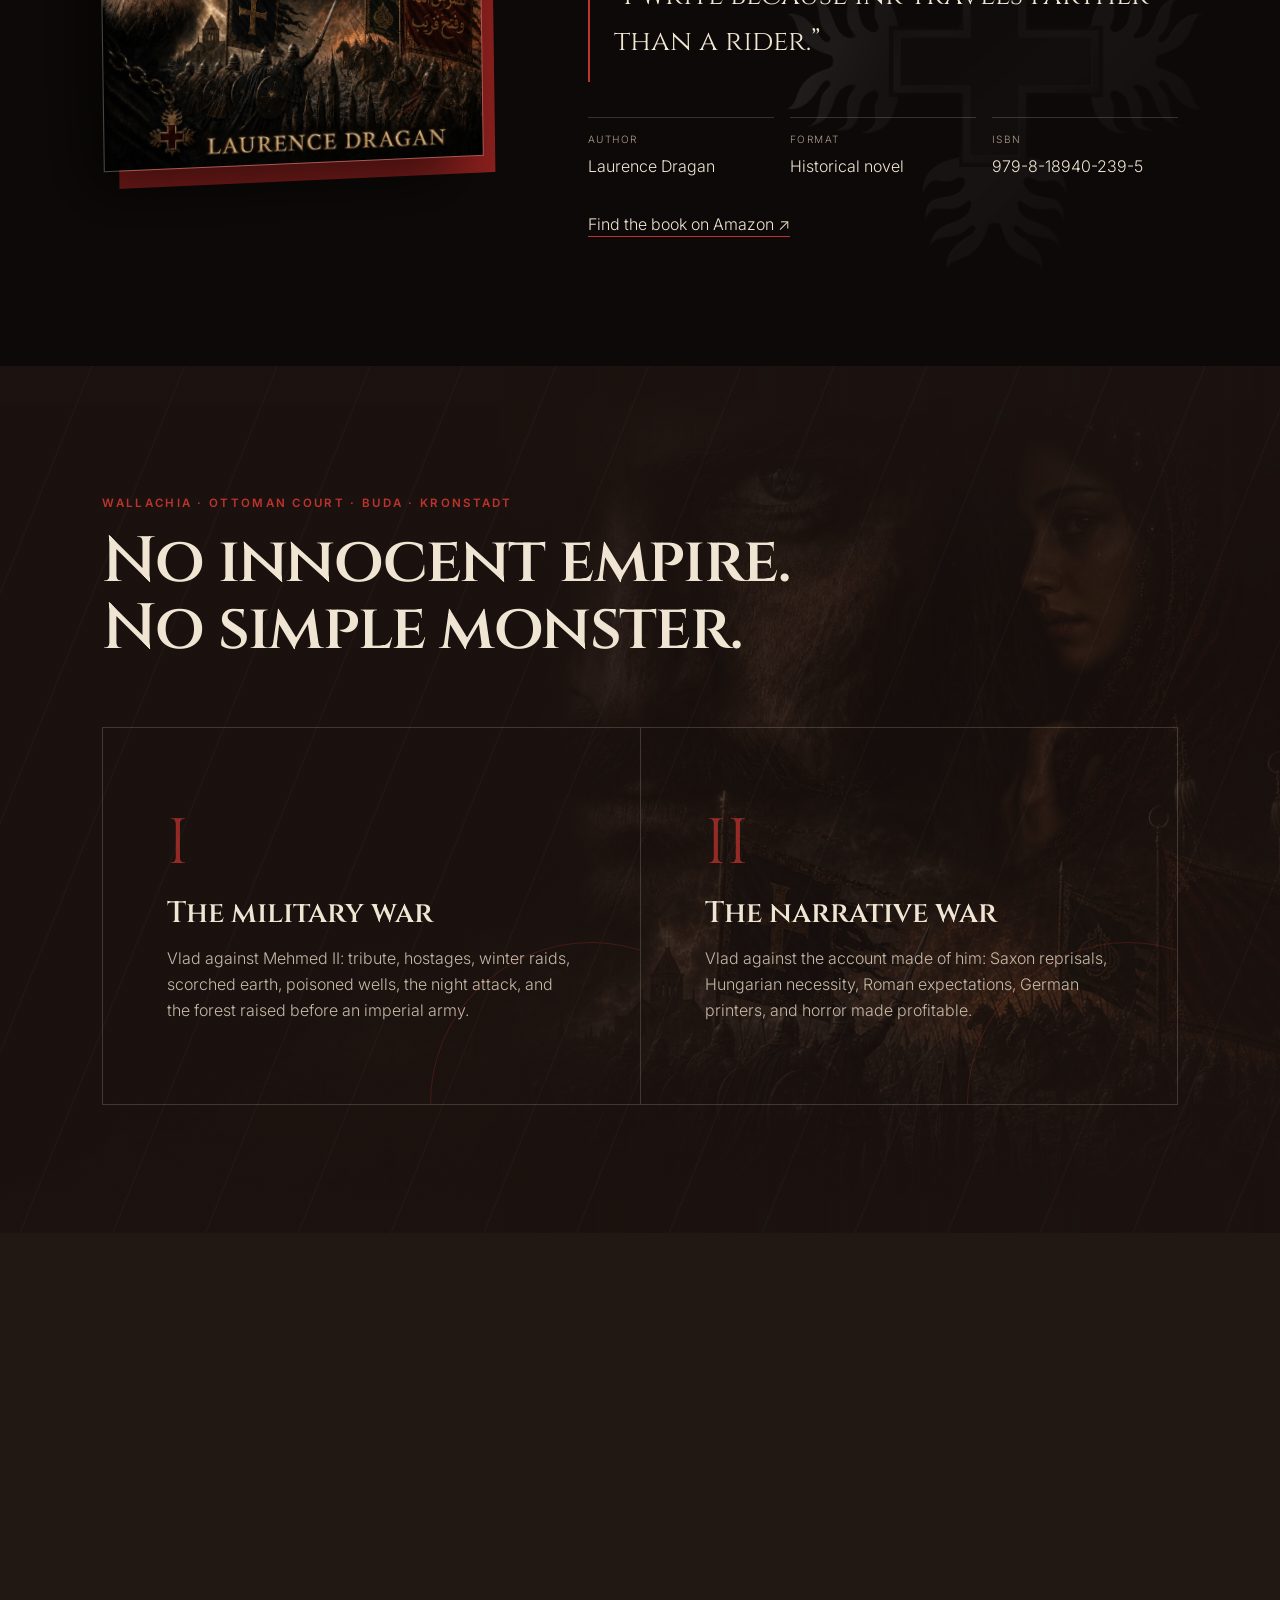
==== commit 15e6afea: "Update Amazon book links" ====
--- a/index.html
+++ b/index.html
@@ -46,7 +46,7 @@
         <p class="hero-line">He could survive the armies.<br>He could not survive the story.</p>
         <div class="hero-actions">
           <a class="button button-primary" href="#score">Enter the score</a>
-          <a class="button button-ghost" href="https://www.amazon.com/s?k=9798189402395" rel="noopener noreferrer">Find the novel</a>
+          <a class="button button-ghost" href="https://www.amazon.com/Vlad-Son-Dragon-Laurence-Dragan/dp/B0HC3SJKW4/" rel="noopener noreferrer">Find the novel</a>
         </div>
       </div>
       <p class="scroll-cue">Scroll to descend</p>
@@ -158,7 +158,7 @@
 
     <section id="novel" class="section novel-section" aria-labelledby="novel-title">
       <div class="book-object">
-        <a class="book-cover-link" href="https://www.amazon.com/s?k=9798189402395" rel="noopener noreferrer" aria-label="Find Vlad, Son of the Dragon on Amazon">
+        <a class="book-cover-link" href="https://www.amazon.com/Vlad-Son-Dragon-Laurence-Dragan/dp/B0HC3SJKW4/" rel="noopener noreferrer" aria-label="Find Vlad, Son of the Dragon on Amazon">
           <img class="book-cover-image" src="assets/vlad-book-cover.webp" width="1024" height="1536" loading="lazy" alt="Cover of Vlad, Son of the Dragon by Laurence Dragan">
         </a>
       </div>
@@ -172,7 +172,7 @@
           <div><dt>Format</dt><dd>Historical novel</dd></div>
           <div><dt>ISBN</dt><dd>979-8-18940-239-5</dd></div>
         </dl>
-        <a class="text-link" href="https://www.amazon.com/s?k=9798189402395" rel="noopener noreferrer">Find the book on Amazon <span aria-hidden="true">↗</span></a>
+        <a class="text-link" href="https://www.amazon.com/Vlad-Son-Dragon-Laurence-Dragan/dp/B0HC3SJKW4/" rel="noopener noreferrer">Find the book on Amazon <span aria-hidden="true">↗</span></a>
       </div>
     </section>
 
@@ -258,4 +258,4 @@
 
   <div class="toast" role="status" aria-live="polite" aria-atomic="true"></div>
 </body>
-</html>
+</html>
--- a/styles.css
+++ b/styles.css
@@ -137,6 +137,44 @@
   background-image:
     linear-gradient(115deg, transparent 0 53%, rgba(142,33,30,.4) 53.2% 53.6%, transparent 53.8%),
     repeating-radial-gradient(ellipse at 83% 52%, transparent 0 17px, rgba(239,229,210,.055) 18px 19px);
+}
+.hero-atmosphere {
+  position: absolute;
+  inset: 0;
+  z-index: -1;
+  overflow: hidden;
+  pointer-events: none;
+}
+.hero-light {
+  position: absolute;
+  width: 72vw;
+  height: 72vw;
+  right: -18vw;
+  top: -24vw;
+  border-radius: 50%;
+  background:
+    radial-gradient(circle at 48% 52%, rgba(239, 208, 157, .14), rgba(176, 71, 43, .055) 28%, transparent 66%);
+  filter: blur(30px);
+  mix-blend-mode: screen;
+  opacity: .52;
+  transform: translate3d(var(--light-x, 0px), var(--light-y, 0px), 0) scale(.96);
+}
+.hero-glint {
+  position: absolute;
+  inset: -40% auto -40% -35%;
+  width: 16%;
+  background: linear-gradient(100deg, transparent, rgba(245, 222, 178, .08), transparent);
+  filter: blur(22px);
+  transform: skewX(-13deg);
+  opacity: 0;
+}
+.hero-vignette {
+  position: absolute;
+  inset: 0;
+  background:
+    radial-gradient(ellipse at calc(74% + var(--focus-x, 0%)) calc(46% + var(--focus-y, 0%)), transparent 0 18%, rgba(5, 3, 3, .05) 40%, rgba(5, 3, 3, .22) 82%),
+    linear-gradient(180deg, rgba(4, 3, 2, .08), transparent 25% 70%, rgba(4, 3, 2, .28));
+  transition: background-position 1.2s ease;
 }
 .hero-grain {
   position: absolute;
@@ -785,6 +823,13 @@
   transform: translate3d(var(--depth-x, 0px), var(--depth-y, 0px), 0);
   transition: transform .9s cubic-bezier(.2,.7,.2,1);
 }
+.motion-enabled .hero-light {
+  animation: hero-light-breathe 14s ease-in-out infinite;
+  transition: transform 1.4s cubic-bezier(.2,.7,.2,1);
+}
+.motion-enabled .hero-glint {
+  animation: hero-glint-pass 17s ease-in-out infinite;
+}
 .motion-enabled .scroll-cue::after {
   content: '';
   display: inline-block;
@@ -832,6 +877,22 @@
 @keyframes cue-line {
   0%, 100% { transform: scaleX(.3); opacity: .42; }
   50% { transform: scaleX(1); opacity: 1; }
+}
+@keyframes hero-light-breathe {
+  0%, 100% {
+    opacity: .4;
+    transform: translate3d(var(--light-x, 0px), var(--light-y, 0px), 0) scale(.94);
+  }
+  50% {
+    opacity: .62;
+    transform: translate3d(var(--light-x, 0px), var(--light-y, 0px), 0) scale(1.04);
+  }
+}
+@keyframes hero-glint-pass {
+  0%, 68% { left: -35%; opacity: 0; }
+  72% { opacity: .34; }
+  88% { opacity: .16; }
+  94%, 100% { left: 118%; opacity: 0; }
 }
 @media (max-width: 560px) {
   .audio-visualizer { height: 2.2rem; }
@@ -845,11 +906,17 @@
   .motion-enabled .hero-copy,
   .motion-enabled .hero-grain,
   .motion-enabled .hero::before,
+  .motion-enabled .hero-light,
+  .motion-enabled .hero-glint,
   .motion-enabled .reveal {
     transform: none !important;
     opacity: 1 !important;
+    animation: none !important;
   }
-}
+  .motion-enabled .hero-glint { opacity: 0 !important; }
+}
+
+body.reading-mode .hero-atmosphere { display: none; }
 
 
 /* Reading comfort, reactive artwork and system-ready listening */
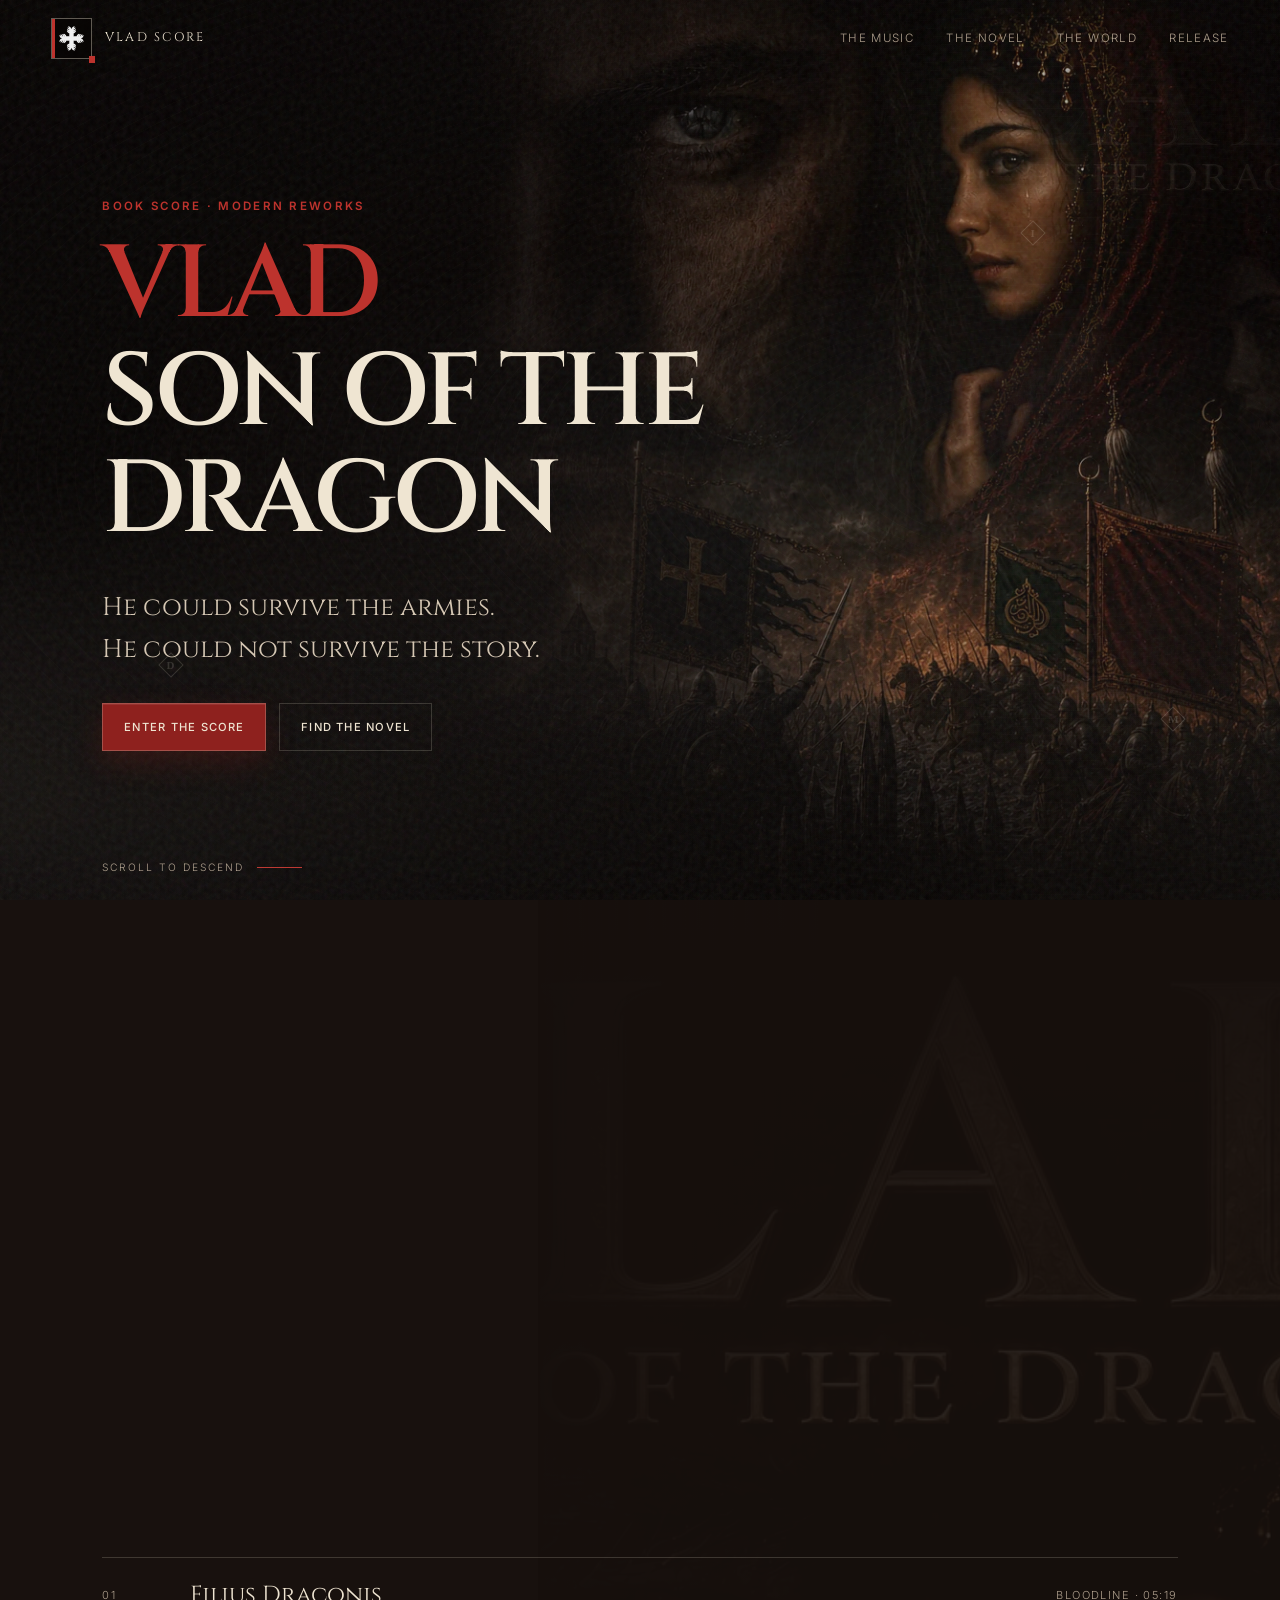
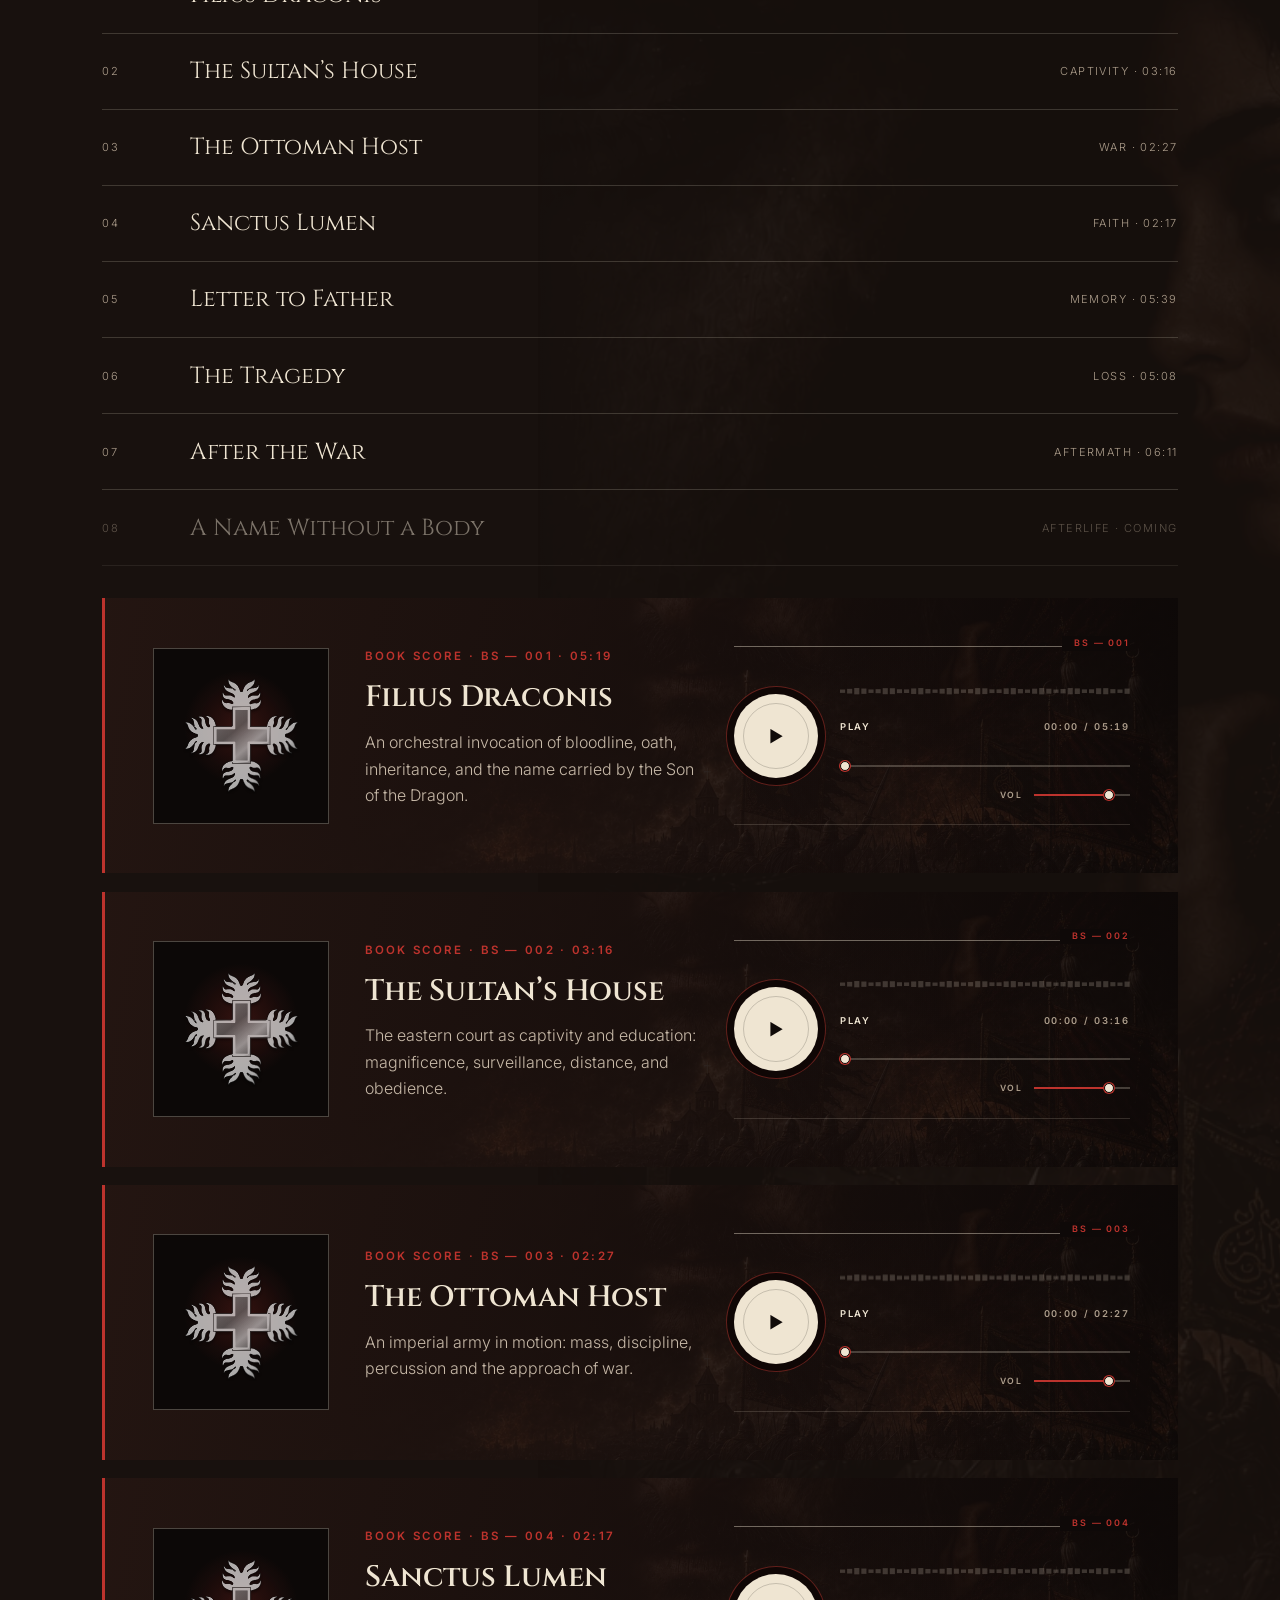
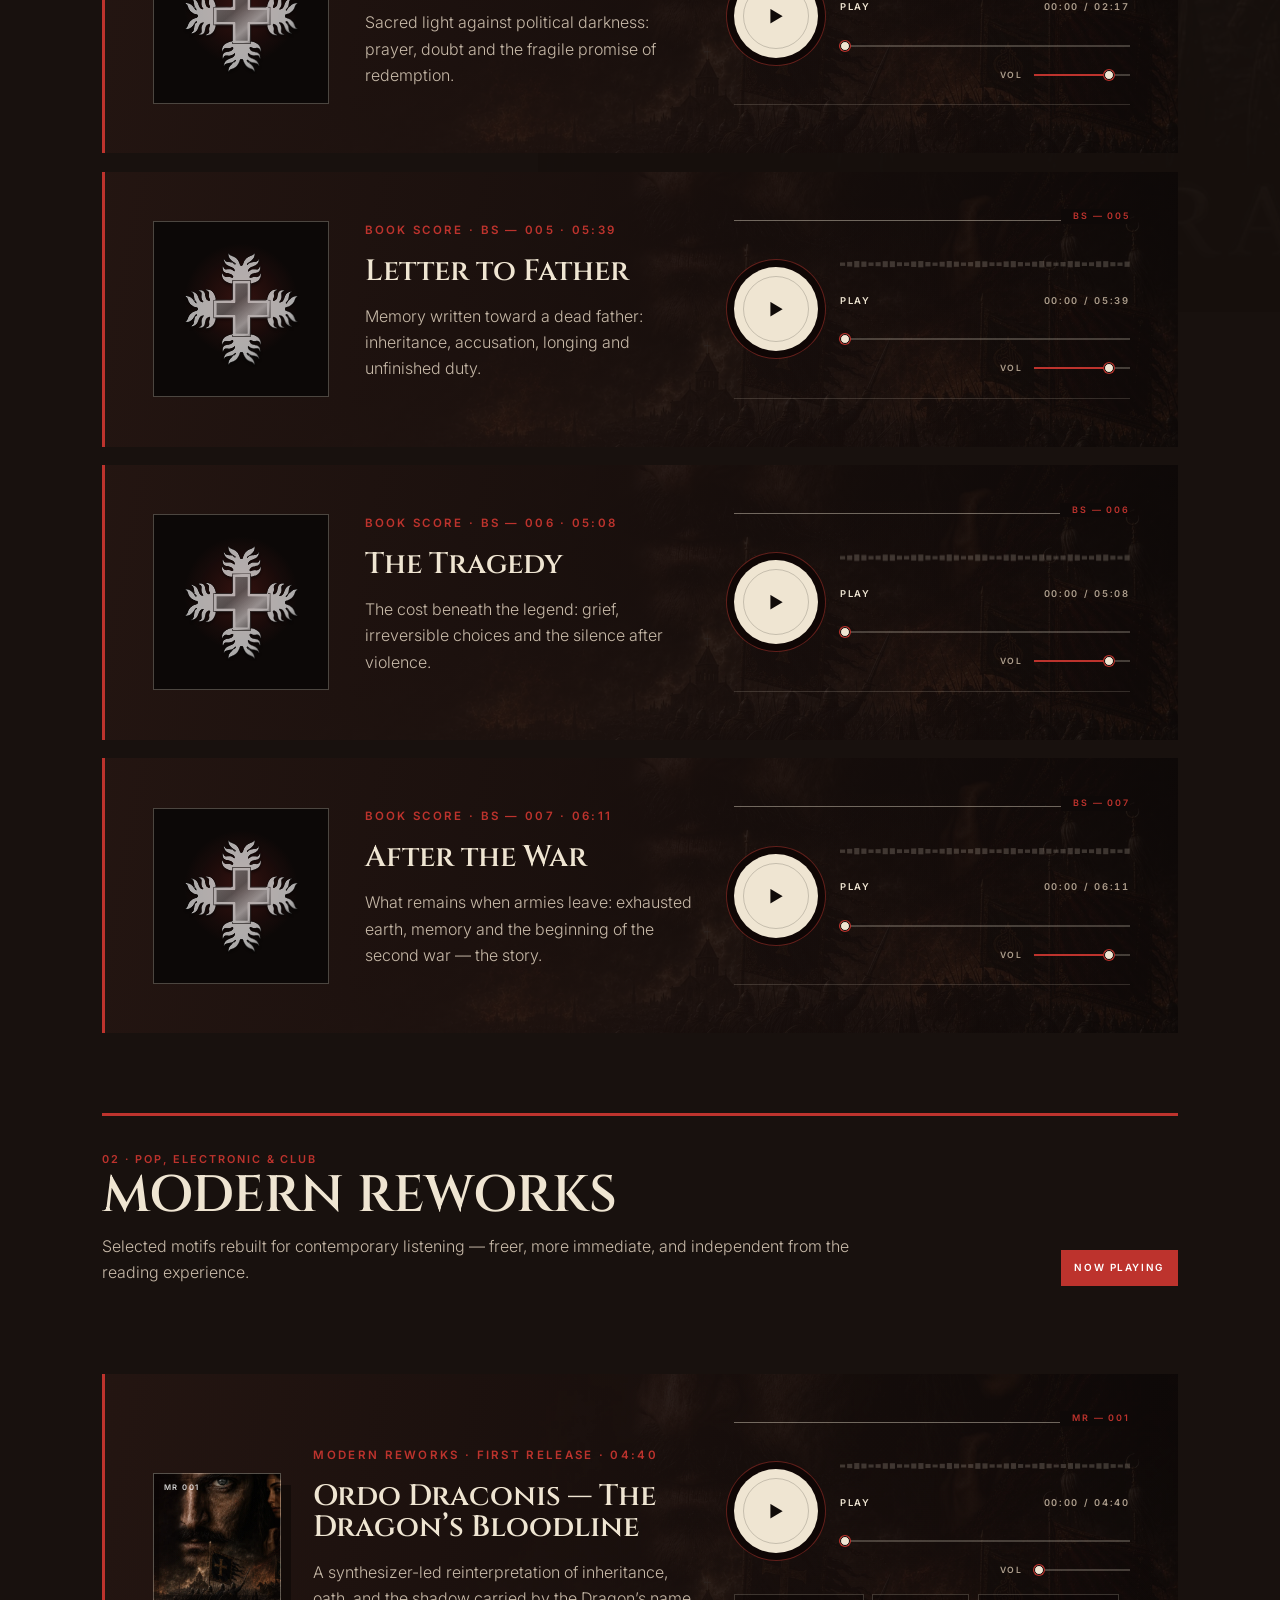
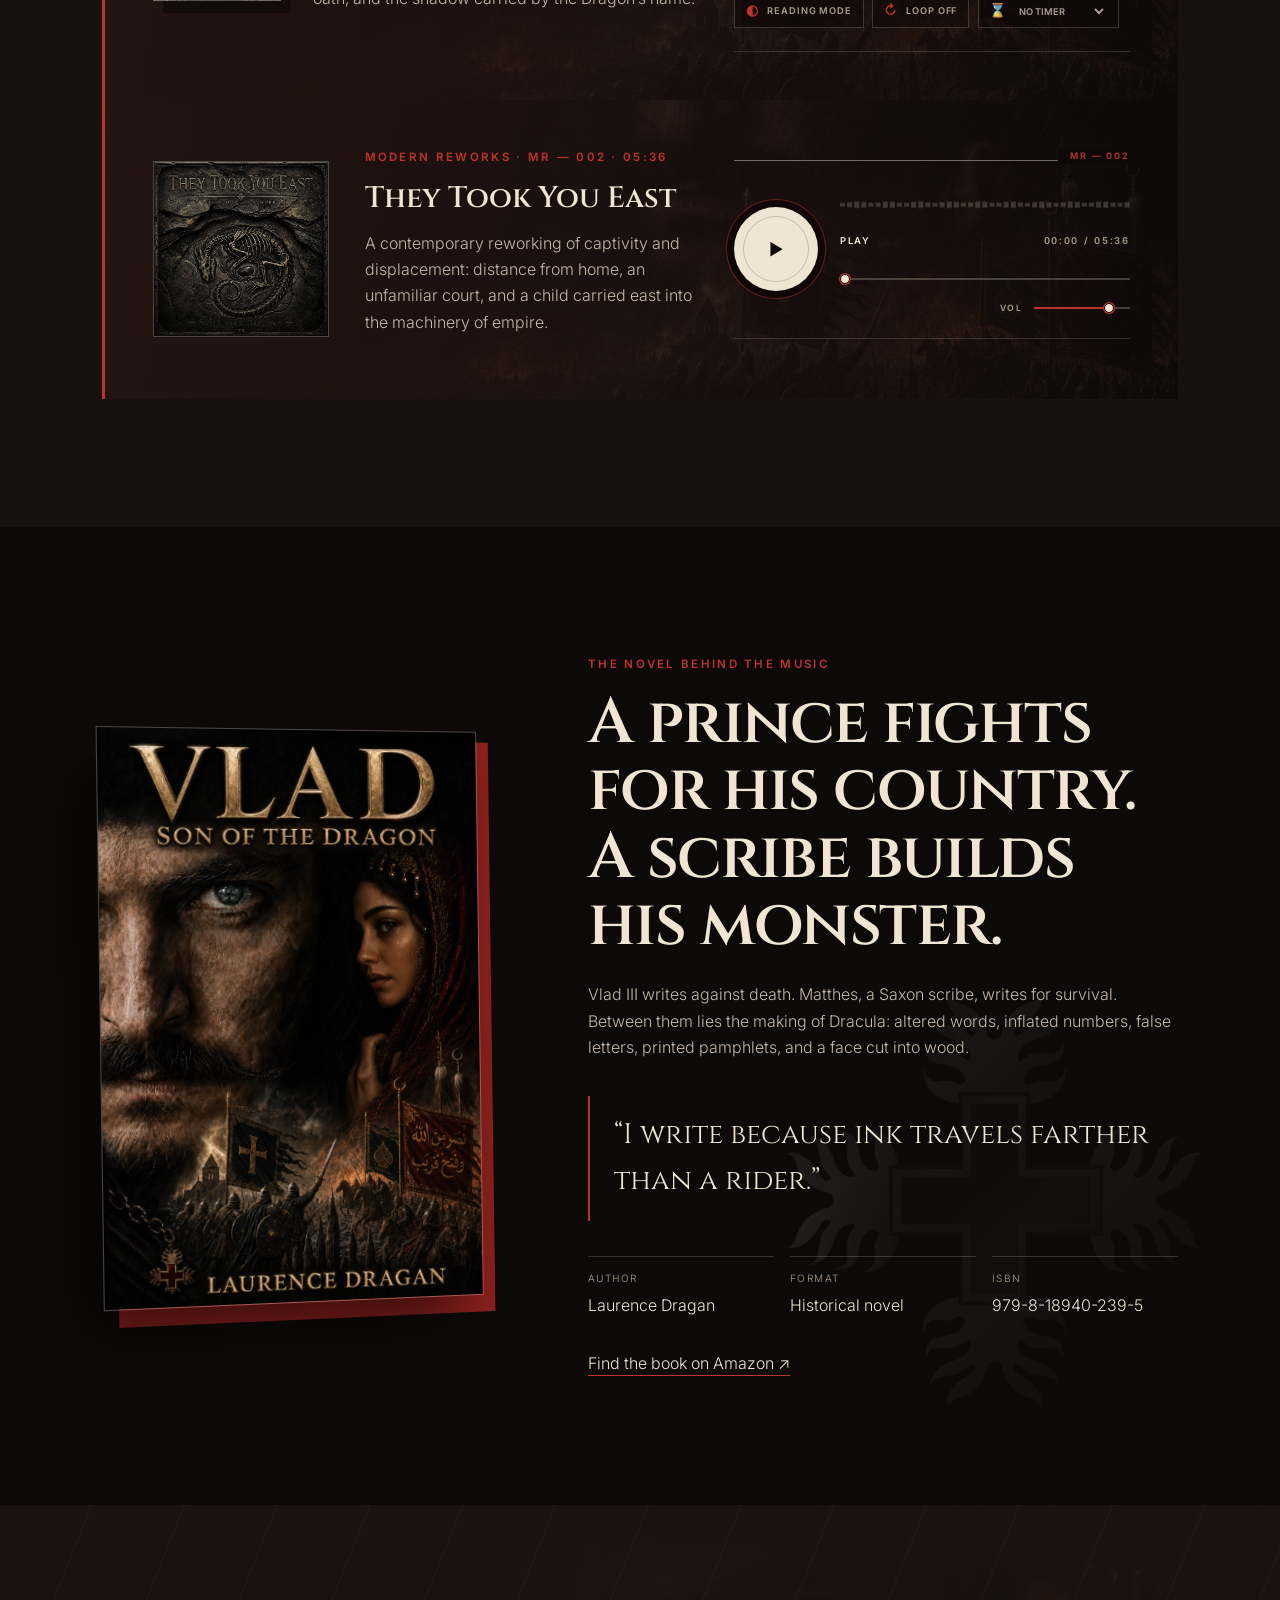
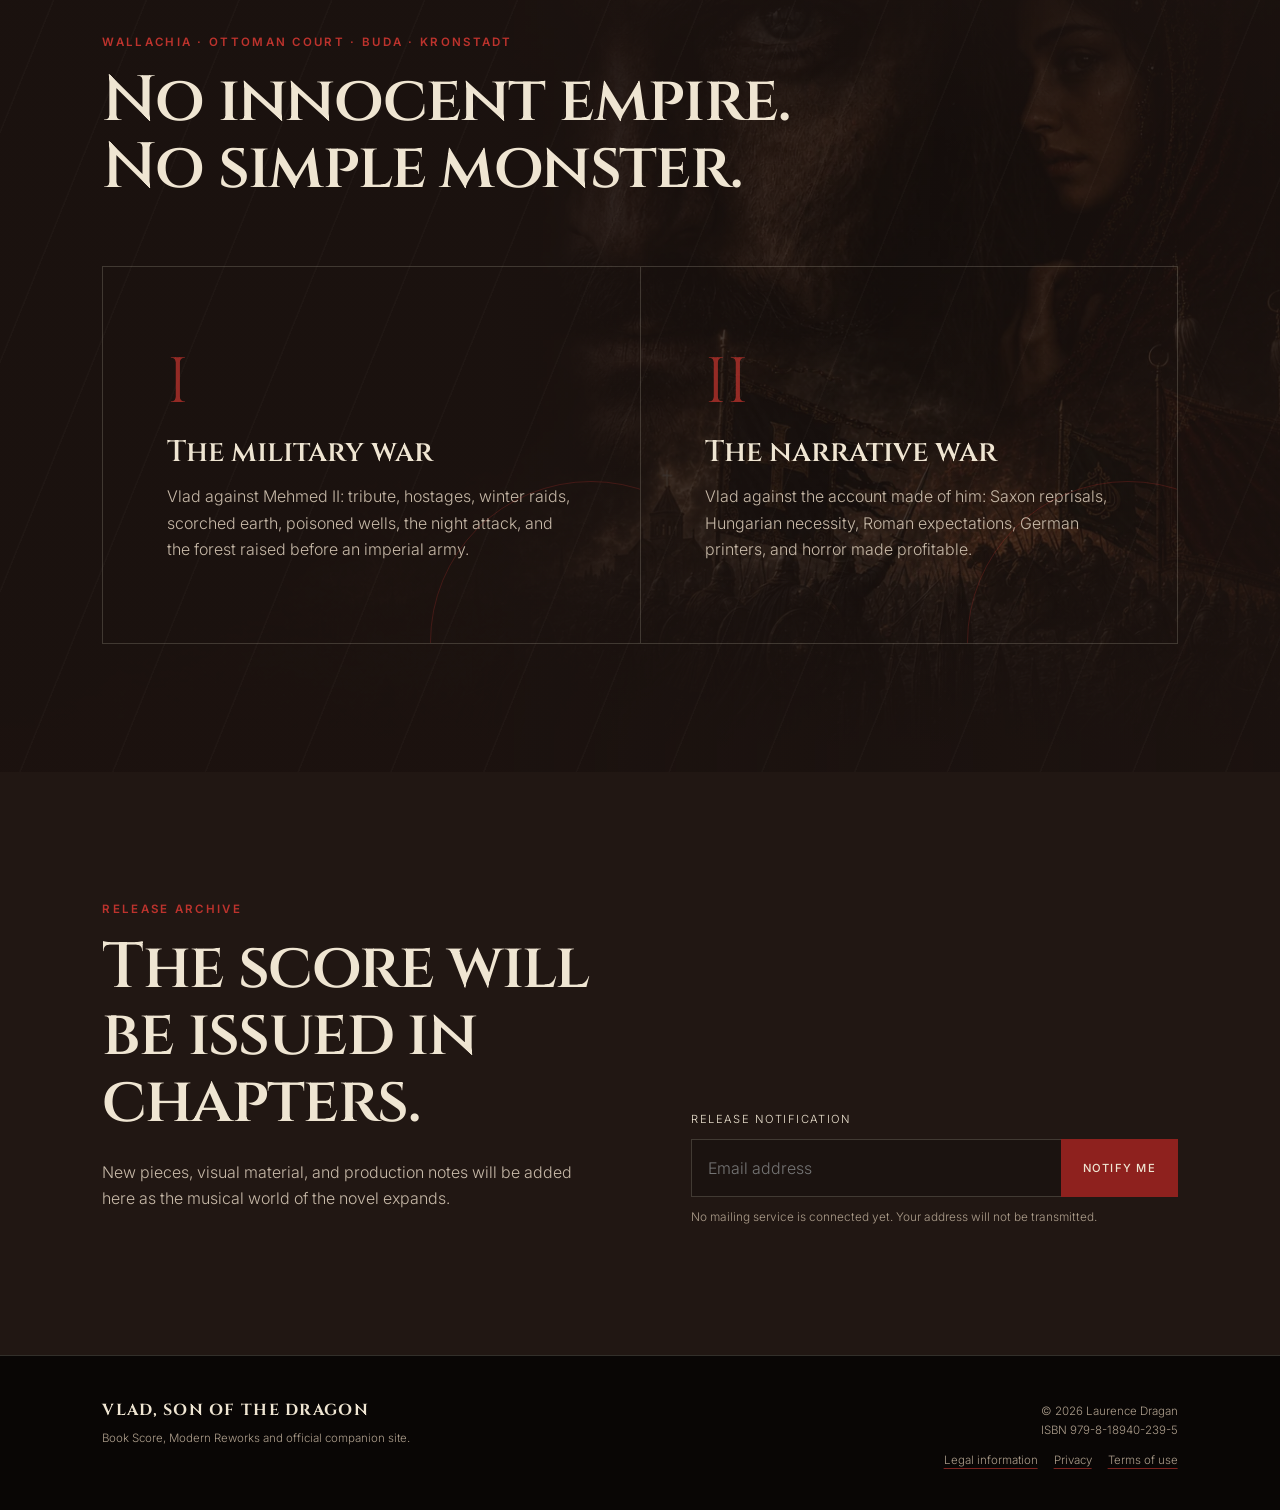
==== commit 6f0e66cb: "Bust score player cache after local audio migration" ====
--- a/index.html
+++ b/index.html
@@ -13,7 +13,7 @@
   <link rel="stylesheet" href="styles.css?v=19">
   <link rel="stylesheet" href="surprises.css?v=16">
   <script src="script.js?v=17" defer></script>
-  <script src="surprises.js?v=16" defer></script>
+  <script src="surprises.js?v=18" defer></script>
 </head>
 <body>
   <a class="skip-link" href="#main">Skip to content</a>
